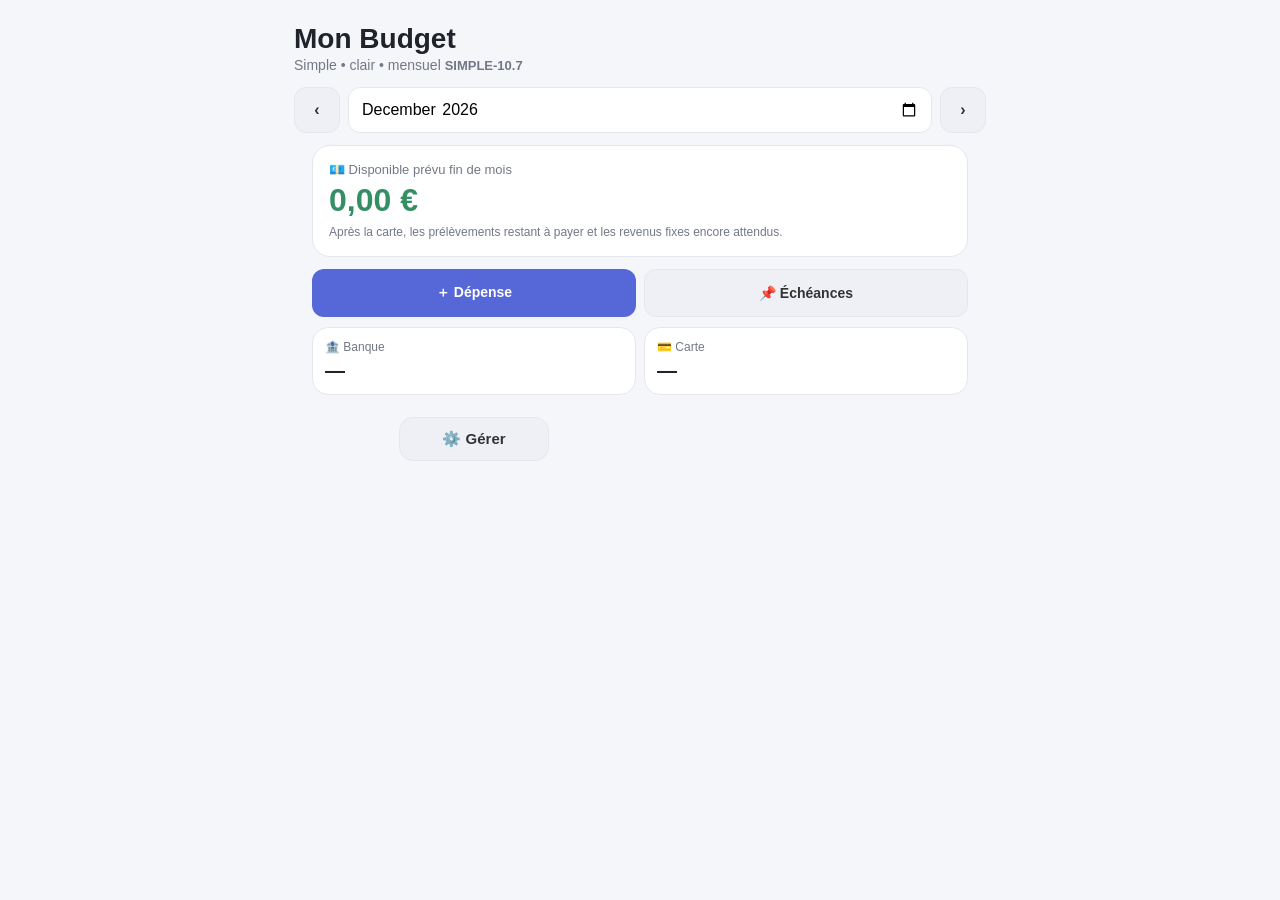
==== index.html @ 9e61741a "Add files via upload" ====
<!doctype html>
<html lang="fr">
<head>
<meta charset="utf-8">
<meta name="viewport" content="width=device-width,initial-scale=1,viewport-fit=cover">
<meta name="apple-mobile-web-app-capable" content="yes">
<meta name="theme-color" content="#f5f6fa">
<meta name="apple-mobile-web-app-status-bar-style" content="default">
<meta name="apple-mobile-web-app-title" content="Mon Budget">
<link rel="manifest" href="manifest.webmanifest">
<link rel="apple-touch-icon" href="icon.svg">
<title>Mon Budget</title>
<style>
:root{--bg:#f5f6fa;--card:#fff;--text:#20232a;--muted:#727886;--line:#e5e7ed;--green:#16875d;--red:#d44b4b;--blue:#5667d8;--orange:#c4771e}
*{box-sizing:border-box}body{margin:0;background:var(--bg);font-family:-apple-system,BlinkMacSystemFont,"Segoe UI",sans-serif;color:var(--text)}
.app{padding-bottom:82px;max-width:720px;margin:auto;padding:18px 14px 90px}h1{font-size:28px;margin:5px 0 2px}.subtitle{font-size:14px;color:var(--muted);margin-bottom:14px}
.month{display:flex;gap:8px;margin-bottom:12px}.month input{flex:1}.month button{width:46px}
input,select,button{font:inherit}input,select{width:100%;padding:12px;border:1px solid var(--line);border-radius:12px;background:#fff}
button{padding:12px;border:0;border-radius:12px;background:var(--blue);color:#fff;font-weight:700}.secondary{background:#eef0f6;color:#333;border:1px solid var(--line)}
.hero{background:#fff;border:1px solid var(--line);border-radius:18px;padding:17px;box-shadow:0 8px 22px rgba(30,35,50,.06);margin-bottom:10px}
.hero .label,.smalllabel{font-size:12px;color:var(--muted)}.hero .big{font-size:34px;font-weight:850;margin:4px 0}.green{color:var(--green)}.red{color:var(--red)}.orange{color:var(--orange)}
.cards{display:grid;grid-template-columns:1fr 1fr;gap:9px}.card,.section{background:#fff;border:1px solid var(--line);border-radius:16px;padding:14px;box-shadow:0 7px 18px rgba(30,35,50,.05)}
.card b{display:block;font-size:19px;margin-top:4px}.section{margin-top:11px}.section h2{font-size:18px;margin:0 0 11px}
.grid{display:grid;grid-template-columns:1fr 1fr;gap:8px}.wide{grid-column:1/-1}.note{font-size:12px;color:var(--muted);margin-top:8px;line-height:1.4}
.tabs{display:flex;gap:7px;margin-bottom:10px}.tabs button{flex:1;background:#eef0f6;color:#444}.tabs button.active{background:var(--blue);color:white}
.list{display:flex;flex-direction:column;gap:8px}.item{display:flex;align-items:center;gap:8px;border:1px solid var(--line);border-radius:12px;padding:10px}.main{flex:1;min-width:0}.title{font-weight:700;white-space:nowrap;overflow:hidden;text-overflow:ellipsis}.meta{font-size:12px;color:var(--muted);margin-top:2px}.amt{font-weight:800}.del,.edit{background:#f0f1f4;color:#555;padding:8px 10px}.edit{background:#eef0f6}.empty{text-align:center;color:var(--muted);padding:14px}
.progress{height:9px;background:#eceef3;border-radius:999px;overflow:hidden;margin-top:8px}.bar{height:100%;background:var(--blue);width:0}
.actions{display:flex;gap:8px}.actions button{flex:1}.statusDone{background:#e8f6ef!important;color:#16875d!important}.statusTodo{background:#fff5e8!important;color:#a45e12!important}.monthOverview{display:grid;grid-template-columns:1fr 1fr;gap:8px;margin-top:10px}.overviewBox{padding:11px;border:1px solid var(--line);border-radius:12px;background:#f8f9fb}.overviewBox b{display:block;font-size:18px;margin-top:4px}
.compactSection{padding:12px}.compactSection h2{margin-bottom:8px}.compactSection summary{cursor:pointer;font-weight:800;font-size:16px;list-style:none}.compactSection summary::-webkit-details-marker{display:none}.compactSection summary:after{content:"⌄";float:right;color:var(--muted)}.compactSection details[open] summary:after{content:"⌃"}.compactBody{margin-top:10px}
.quickStats{display:grid;grid-template-columns:repeat(4,minmax(112px,1fr));gap:8px;overflow-x:auto;padding-bottom:3px;margin-bottom:10px}.quickStat{background:#fff;border:1px solid var(--line);border-radius:14px;padding:11px;min-width:112px}.quickStat .smalllabel{white-space:nowrap}.quickStat b{display:block;font-size:18px;margin-top:4px}.fold{margin-top:10px;background:#fff;border:1px solid var(--line);border-radius:16px;padding:0 14px;box-shadow:0 7px 18px rgba(30,35,50,.05)}.fold>summary{padding:14px 0;cursor:pointer;font-weight:800;font-size:17px;list-style:none}.fold>summary::-webkit-details-marker{display:none}.fold>summary:after{content:"＋";float:right;color:var(--muted)}.fold[open]>summary:after{content:"−"}.foldBody{padding:0 0 14px}.fold .section{box-shadow:none;border:0;padding:0;margin:0}.todayHidden{display:none}

.menuGroup{margin-top:10px;background:#fff;border:1px solid var(--line);border-radius:16px;padding:0 14px;box-shadow:0 7px 18px rgba(30,35,50,.05)}
.menuGroup>summary{padding:15px 0;cursor:pointer;font-weight:850;font-size:18px;list-style:none}
.menuGroup>summary::-webkit-details-marker{display:none}
.menuGroup>summary:after{content:"＋";float:right;color:var(--muted)}
.menuGroup[open]>summary:after{content:"−"}
.menuBody{padding:0 0 14px}
.menuBody>.fold{box-shadow:none;border:1px solid var(--line);margin-top:8px}
.menuBody>.fold>summary{font-size:15px;padding:12px 0}


/* V80 — simplification et confort iPhone */
.quickActions{display:grid;grid-template-columns:repeat(5,1fr);gap:7px;margin:4px 0 10px}
.quickActions button{padding:10px 6px;font-size:12px;line-height:1.15;min-height:48px}
.quickActions .secondary{background:#fff}
.toast{position:fixed;left:50%;bottom:24px;transform:translateX(-50%) translateY(20px);background:#20232a;color:#fff;padding:11px 16px;border-radius:999px;font-size:13px;font-weight:700;opacity:0;pointer-events:none;transition:.2s;z-index:100;max-width:90%;text-align:center}
.toast.show{opacity:1;transform:translateX(-50%) translateY(0)}
.homeRecent{margin-top:10px}
.homeRecent>summary{font-size:15px!important;padding:11px 0!important}
@media(max-width:520px){
 .app{padding:12px 10px 78px}
 h1{font-size:25px}
 .hero{padding:14px}
 .hero .big{font-size:30px}
 .quickStats{display:grid;grid-template-columns:1fr 1fr;overflow:visible;gap:7px}
 .quickStat{min-width:0;padding:10px}
 .quickStat b{font-size:17px}
 .section{padding:12px}
 .quickActions{grid-template-columns:repeat(5,1fr)}
}


.habitBtn{white-space:nowrap;padding:9px 11px!important}
.reuseHome{background:#eef0f6;color:#444;padding:7px 9px;font-size:13px}

.homeDone{padding:7px 9px;font-size:12px;white-space:nowrap}
@media(max-width:520px){.homeDone{padding:7px 8px;font-size:11px}}

.monthSteps{display:grid;grid-template-columns:1fr 1fr;gap:7px}
.monthSteps button{text-align:left;padding:10px 11px;font-size:13px}
.monthSteps span{float:right;font-weight:900}
@media(max-width:520px){.monthSteps{grid-template-columns:1fr 1fr}.monthSteps button{font-size:12px;padding:9px}}


.viewMode{display:grid;grid-template-columns:1fr 1fr;gap:7px;margin:0 0 10px}
.viewMode button{padding:11px 10px;font-size:13px;min-height:44px;touch-action:manipulation}
body.essentialMode .optionalHome{display:none!important}
body.essentialMode .quickStats{margin-bottom:8px}


.entryTools{display:flex;align-items:center;justify-content:space-between;gap:8px;margin:0 0 8px}
.entryTools button{padding:7px 10px;font-size:12px}
body.entrySimple .entryAdvanced{display:none!important}
body.entrySimple #form{grid-template-columns:1fr 1fr}
body.entrySimple #label{grid-column:1/-1}
body.entrySimple #addBtn{grid-column:1/-1}
body.entrySimple #undoLastBtn{grid-column:1/-1}
@media(max-width:520px){
 body.entrySimple #form{grid-template-columns:1fr 1fr}
}


.globalUndo{position:fixed;left:10px;right:10px;bottom:12px;z-index:120;background:#20232a;color:#fff;border-radius:14px;padding:10px 12px;display:flex;align-items:center;justify-content:space-between;gap:10px;box-shadow:0 8px 28px rgba(0,0,0,.22)}
.globalUndo span{font-size:13px;font-weight:700}
.globalUndo button{padding:8px 12px;background:#fff;color:#20232a;white-space:nowrap}


.attentionCard{border-width:2px}
.attentionHead{display:flex;align-items:center;justify-content:space-between;gap:8px}
#attentionBadge{font-size:11px;font-weight:800;padding:4px 7px;border-radius:999px;background:#eef0f6}


.smartEntry{display:flex;align-items:center;justify-content:space-between;gap:9px;padding:9px 10px;margin:0 0 8px;border:1px solid var(--line);border-radius:12px;background:#fafbff}
.smartEntry>div{min-width:0}
.smartEntry button{padding:8px 10px;white-space:nowrap}

.dailyActionGrid{display:grid;grid-template-columns:1fr 1fr;gap:7px}
.dailyActionGrid button{min-height:44px;padding:9px 8px;font-size:12px}
body.essentialMode .dailyActions{display:block!important}









.categoryBars{display:grid;gap:7px;margin-top:8px}
.categoryRow{display:grid;grid-template-columns:minmax(75px,1fr) 2fr auto;align-items:center;gap:7px;font-size:11px}
.categoryTrack{height:8px;border-radius:999px;background:#eceef4;overflow:hidden}
.categoryFill{height:100%;background:currentColor;border-radius:999px}
.categoryAmount{font-weight:800;white-space:nowrap}


.projectionGrid{display:grid;grid-template-columns:1fr 1fr;gap:7px;margin-top:8px}
.projectionGrid>div{border:1px solid var(--line);border-radius:11px;padding:9px;background:#fafbff}
.projectionGrid span{display:block;font-size:11px;color:#666;margin-bottom:3px}
.projectionGrid b{font-size:16px}


.compactMonthDetails{margin:0 0 10px}
.compactMonthDetails summary{display:flex;align-items:center;justify-content:space-between;gap:8px}
.compactHint{font-size:10px;font-weight:600;color:#777;text-align:right}
.compactMonthBody>.section{margin:8px 0!important;padding:10px}
.compactMonthBody>.section:first-child{margin-top:0!important}
.compactMonthBody>.section:last-child{margin-bottom:0!important}
body.essentialMode .compactMonthDetails{display:block!important}

.entryToolButtons{display:flex;gap:5px;align-items:center;flex-wrap:wrap;justify-content:flex-end}
.entryToolButtons button{padding:7px 9px;font-size:11px}
@media(max-width:420px){
 .entryTools{align-items:flex-start}
 .entryToolButtons{flex-direction:column;align-items:stretch}
 .entryToolButtons button{padding:6px 8px}
}

.recentEntryWrap{margin:0 0 8px}
.recentEntryChips{display:flex;gap:6px;overflow-x:auto;padding:5px 0 2px;scrollbar-width:none}
.recentEntryChips::-webkit-scrollbar{display:none}
.recentEntryChips button{flex:0 0 auto;padding:7px 9px;font-size:11px;white-space:nowrap;max-width:170px;overflow:hidden;text-overflow:ellipsis}
.compactCollapse{width:100%;margin:0 0 7px;padding:7px;font-size:11px}

.closeAssistantGrid{display:grid;grid-template-columns:1fr;gap:7px}
.closeAssistantGrid button{min-height:42px;text-align:left;padding:9px 10px}

/* V500.1 — accueil plus compact */



.compactMonthDetails{margin-bottom:8px!important}
.dailyActions{padding:11px!important;margin-bottom:8px!important}

/* V600 — accueil plus compact sur iPhone */
.hero{margin-bottom:8px!important}
.attentionCard{margin-top:0!important;margin-bottom:8px!important}
.compactMonthDetails{margin-top:0!important;margin-bottom:8px!important}
.dailyActions{margin-top:0!important;margin-bottom:8px!important}
.dailyActions h2{margin-bottom:5px!important}
.dailyActionGrid{gap:6px!important}
.dailyActionGrid button{min-height:40px!important;padding:7px!important}
@media(max-width:430px){
 .compactHint{max-width:175px;line-height:1.1}
 .compactMonthDetails summary{padding-top:9px!important;padding-bottom:9px!important}
}

/* V700 — outils pratiques sans rallonger l'accueil */
.historyQuickTools{display:grid;grid-template-columns:1fr auto;gap:6px;margin:0 0 6px}
.historyQuickTools input{min-width:0}
.historyQuickTools button{padding:7px 10px}
@media(max-width:430px){
 .entryToolButtons{gap:4px}
 .entryToolButtons button{font-size:10px;padding:6px 7px}
}

/* V800 — filtres d'historique compacts */
.historyFilters{display:flex;gap:5px;overflow-x:auto;margin:0 0 8px;padding-bottom:2px;scrollbar-width:none}
.historyFilters::-webkit-scrollbar{display:none}
.historyFilters button{flex:0 0 auto;padding:6px 8px;font-size:10px}
.historyFilters button.active{font-weight:800;outline:2px solid currentColor}

/* V900 — navigation mensuelle compacte */
.monthNavTools{display:grid;grid-template-columns:1fr 1fr 1fr;gap:5px;margin:0 0 9px}
.monthNavTools button{padding:7px 5px;font-size:10px}
.nextMonthPreview{margin:-2px 0 8px;padding:7px 8px;border:1px solid var(--line);border-radius:9px;background:#fafbff}
@media(max-width:430px){
 .monthNavTools{grid-template-columns:1fr 1fr}
 .monthNavTools button:last-child{grid-column:1/-1}
}

/* V1000 — favoris de saisie + badge intégrité, sans nouveau bloc accueil */
.favoriteEntryWrap{margin:0 0 7px}
.integrityBadge{display:inline-block;padding:6px 8px;border-radius:999px;font-size:11px;font-weight:800;margin-bottom:8px}
.integrityBadge.ok{background:#edf8f1}
.integrityBadge.warn{background:#fff5e8}



/* V1000.4 — correctif ciblé affichage revenus fixes */
#fixedIncomeList{display:grid;gap:7px}
#fixedIncomeList .fixedIncomeVisibleRow{display:grid}

/* SIMPLE-1 — quotidien d'abord, options avancées derrière "Plus" */
.simpleModeBar{display:flex;align-items:center;justify-content:space-between;gap:10px;margin:10px 0;padding:11px 13px;border:1px solid var(--line);border-radius:14px;background:#fff}
.simpleModeBar b{display:block;font-size:14px}
.simpleModeBar span{display:block;font-size:11px;color:var(--muted);margin-top:2px}
.simpleModeBar button{padding:7px 13px;min-width:74px}

/* SIMPLE-2 — accueil quotidien ultra simple */
body.simpleEssential #quickStatus,
body.simpleEssential #urgentCard,
body.simpleEssential #monthDetailsCard{display:none!important}
body.simpleEssential .simpleModeBar{margin-top:8px}
body.simpleEssential #quickActions .note{display:none!important}

/* SIMPLE-3 — accueil essentiel réellement minimal */
body.simpleEssential #urgentCard{display:none!important}
body.simpleEssential #quickActions .note{display:none!important}
body.simpleEssential #quickActions .quickGrid>*{display:none!important}
body.simpleEssential #quickActions .quickGrid>*:nth-child(1),
body.simpleEssential #quickActions .quickGrid>*:nth-child(2),
body.simpleEssential #quickActions .quickGrid>*:nth-child(3){display:flex!important}
body.simpleEssential #quickActions .quickGrid>*:nth-child(1){order:1}
body.simpleEssential #quickActions .quickGrid>*:nth-child(2){order:2}
body.simpleEssential #quickActions .quickGrid>*:nth-child(3){order:3}
body.simpleEssential #quickActions .quickGrid{grid-template-columns:1fr!important}
body.simpleEssential #quickActions .quickGrid>*:nth-child(1){font-size:0}
body.simpleEssential #quickActions .quickGrid>*:nth-child(1)::after{content:"+ Dépense";font-size:15px}
body.simpleEssential #quickActions .quickGrid>*:nth-child(2){font-size:0}
body.simpleEssential #quickActions .quickGrid>*:nth-child(2)::after{content:"📌 Échéances";font-size:15px}
body.simpleEssential #quickActions .quickGrid>*:nth-child(3){font-size:0}
body.simpleEssential #quickActions .quickGrid>*:nth-child(3)::after{content:"🏦 Mettre à jour le solde";font-size:15px}
body.simpleEssential .statGrid>*:nth-child(n+3){display:none!important}
body.simpleEssential .statGrid{grid-template-columns:1fr 1fr!important}
body.simpleEssential #monthDetailsCard{display:none!important}

/* SIMPLE-4 — véritable tableau de bord Essentiel indépendant */
.simple4Dashboard{display:none}
body.simple4TrueEssential .simple4Dashboard{display:block;margin:10px 18px 22px}
.simple4Available{background:#fff;border:1px solid var(--line);border-radius:18px;padding:16px;margin-bottom:12px}
.simple4Label{color:var(--muted);font-size:13px}
.simple4Amount{font-size:32px;font-weight:800;color:#348f62;margin:5px 0}
.simple4Sub{font-size:12px;color:var(--muted);line-height:1.35}
.simple4Actions{display:grid;grid-template-columns:1fr 1fr;gap:8px;margin-bottom:10px}
.simple4Actions button{min-height:48px;font-size:14px}
.simple4Actions .simple4Wide{grid-column:1/-1}
.simple4Stats{display:grid;grid-template-columns:1fr 1fr;gap:8px}
.simple4Stats>div{background:#fff;border:1px solid var(--line);border-radius:16px;padding:12px}
.simple4Stats span{display:block;color:var(--muted);font-size:12px}
.simple4Stats b{display:block;font-size:20px;margin-top:5px}
body.simple4TrueEssential #simple4OriginalArea{display:none!important}

/* SIMPLE-5 — actions intégrées sans quitter l'accueil simple */
.simple5Panel{background:#fff;border:1px solid var(--line);border-radius:18px;padding:14px;margin:10px 0}
.simple5Panel[hidden]{display:none!important}
.simple5Head{display:flex;align-items:center;justify-content:space-between;margin-bottom:10px}
.simple5Head b{font-size:17px}.simple5Close{border:0;background:transparent;font-size:22px;padding:4px 8px}
.simple5Panel input,.simple5Panel select{width:100%;box-sizing:border-box;margin:5px 0;padding:12px;border:1px solid var(--line);border-radius:12px;background:#fff;font-size:16px}
.simple5Row{display:grid;grid-template-columns:1fr 1fr;gap:8px}
.simple5Panel .primary{width:100%;margin-top:8px}
.simple5Hint{font-size:12px;color:var(--muted);margin-top:7px}

.simple5DueSummary{display:grid;grid-template-columns:1fr 1fr;gap:8px;margin:4px 0 10px}
.simple5DueSummary>div{background:#f7f8fb;border:1px solid var(--line);border-radius:14px;padding:10px}
.simple5DueSummary span{display:block;color:var(--muted);font-size:12px}
.simple5DueSummary b{display:block;font-size:19px;margin-top:4px}
.simple5DueList{display:grid;gap:8px}
.simple5DueItem{border:1px solid var(--line);border-radius:14px;padding:11px}
.simple5DueTop{display:flex;justify-content:space-between;gap:10px;align-items:flex-start}
.simple5DueTitle{font-weight:750}
.simple5DueMeta{font-size:12px;color:var(--muted);margin-top:3px}
.simple5DueAmt{font-weight:800;white-space:nowrap}
.simple5DueItem button{width:100%;margin-top:9px;min-height:42px}
.simple5Empty{text-align:center;color:var(--muted);padding:14px 4px}

.simple5CompactHead{margin-bottom:0}
.simple5EmptyCompact{padding:4px 2px 2px;text-align:left;font-size:14px}

.simple5Undo{width:100%;margin-top:9px;min-height:42px}
.simple5Undo[hidden]{display:none!important}

.fixedManage{align-items:center!important;gap:10px!important}
.fixedManage .main{min-width:150px}
.fixedBtns{display:flex;flex-wrap:wrap;gap:6px}
.fixedBtns button{min-height:38px;padding:7px 10px;font-size:13px}
@media(max-width:520px){
 .fixedManage{display:block!important}
 .fixedManage .amt{margin:5px 0 8px}
 .fixedBtns{width:100%}
 .fixedBtns button{flex:1 1 auto}
}

/* SIMPLE-10.1 — liste « Déjà traité » plus compacte et noms lisibles */
.treated-item{
  display:grid !important;
  grid-template-columns:minmax(0,1fr) auto auto !important;
  align-items:center !important;
  gap:8px !important;
  padding:10px 12px !important;
  min-height:0 !important;
}
.treated-item .main{
  min-width:0 !important;
}
.treated-item .title{
  white-space:normal !important;
  overflow:visible !important;
  text-overflow:clip !important;
  line-height:1.12 !important;
  overflow-wrap:anywhere !important;
}
.treated-item .meta{
  margin-top:2px !important;
  line-height:1.15 !important;
}
.treated-item .amt{
  white-space:nowrap !important;
  margin:0 !important;
}
.treated-item .treated-cancel{
  width:auto !important;
  min-width:82px !important;
  padding:10px 12px !important;
  margin:0 !important;
  white-space:nowrap !important;
}
@media (max-width:430px){
  .treated-item{
    grid-template-columns:minmax(0,1fr) auto !important;
  }
  .treated-item .main{
    grid-column:1 / 2 !important;
  }
  .treated-item .amt{
    grid-column:1 / 2 !important;
    justify-self:start !important;
    margin-top:4px !important;
  }
  .treated-item .treated-cancel{
    grid-column:2 / 3 !important;
    grid-row:1 / 3 !important;
    align-self:center !important;
    min-width:76px !important;
    padding:9px 10px !important;
  }
}


/* SIMPLE-10.1 — lot confort iPhone, sans changement des calculs */
:root{scroll-behavior:smooth}
button, summary, select{touch-action:manipulation}
button:active{transform:scale(.985)}
input,select,button{font-size:16px} /* évite le zoom automatique iOS */
summary{cursor:pointer}
.fold > summary{
  position:relative;
}
.fold[open] > summary{
  margin-bottom:8px;
}
.item .title{
  overflow-wrap:anywhere;
}
.actions button,.wide{
  min-height:48px;
}
@media (max-width:430px){
  .card,.foldBody{scroll-margin-top:105px}
  .item{gap:8px}
  .item .amt{white-space:nowrap}
  input,select{min-height:48px}
  button{min-height:46px}
}
/* repère visuel discret pour les éléments cliquables */
button:not(:disabled), summary{ -webkit-tap-highlight-color:rgba(86,101,214,.12); }


/* SIMPLE-10.1 — utilisation quotidienne */
.daily66{
  margin:10px 0 12px;padding:12px;border:1px solid var(--line);
  border-radius:16px;background:var(--card);
}
.daily66Title{font-weight:900;margin-bottom:9px}
.daily66Grid{display:grid;grid-template-columns:1fr 1fr;gap:8px}
.daily66Grid button{min-height:46px}
.daily66Grid button:last-child{grid-column:1/-1}
.daily66Hint{font-size:12px;opacity:.72;margin-top:7px;text-align:center}
@media(max-width:430px){
 .daily66{padding:10px}
 .daily66Grid{grid-template-columns:1fr 1fr}
 .daily66Grid button{font-size:14px;padding:9px 8px}
}


/* SIMPLE-10.1 — saisie quotidienne + dernières opérations */
.daily67Recent{margin-top:12px;padding-top:10px;border-top:1px solid var(--line)}
.daily67RecentHead{display:flex;align-items:center;justify-content:space-between;gap:8px}
.daily67RecentHead button{min-height:34px!important;padding:6px 9px!important;font-size:12px!important}
.daily67RecentList{margin-top:7px}
.daily67Row{display:grid;grid-template-columns:minmax(0,1fr) auto;gap:6px 10px;padding:8px 0;border-top:1px solid var(--line)}
.daily67Row:first-child{border-top:0}
.daily67Row .n{font-weight:800;overflow-wrap:anywhere}
.daily67Row .m{font-size:12px;opacity:.72}
.daily67Row .a{grid-column:2;grid-row:1/3;align-self:center;font-weight:900;white-space:nowrap}
.daily67Empty{font-size:13px;opacity:.7;padding:8px 0}


/* SIMPLE-10.1 — résumé mensuel immédiat */
.daily68Summary{display:grid;grid-template-columns:1fr 1fr;gap:8px;margin-top:11px}
.daily68Summary>div{border:1px solid var(--line);border-radius:13px;padding:9px 10px;display:flex;flex-direction:column;gap:3px}
.daily68Summary span{font-size:12px;opacity:.72}
.daily68Summary b{font-size:17px}


/* SIMPLE-10.1 — pilotage du mois */
.daily69Pilot{margin-top:11px;border:1px solid var(--line);border-radius:14px;padding:10px 11px}
.daily69PilotTitle{font-weight:900;font-size:14px}
.daily69Message{font-size:13px;font-weight:750;margin-top:5px;line-height:1.3}
.daily69Next{font-size:12px;opacity:.76;margin-top:4px;line-height:1.3}


/* SIMPLE-10.1 — accueil quotidien final */
.daily70Status{display:grid;grid-template-columns:1fr 1fr;gap:8px;margin-bottom:10px}
.daily70Status>div{border:1px solid var(--line);border-radius:14px;padding:9px 10px;display:flex;flex-direction:column;gap:3px}
.daily70Status span{font-size:12px;opacity:.7}
.daily70Status b{font-size:18px;overflow-wrap:anywhere}
@media(max-width:430px){.daily70Status b{font-size:16px}}


/* SIMPLE-10.1 — NETTOYAGE
   Retour à l'objectif initial : simple, clair, mensuel.
   Les couches de tableau de bord ajoutées en 6.6–7.0 sont masquées.
   Les données et calculs existants restent intacts. */
#daily66,
.daily66,
#daily69Pilot,
.daily69Pilot,
.daily68Summary,
.daily70Status,
.daily67Recent,
.daily67RecentHead,
.daily67RecentList,
.daily66Hint { display:none !important; }

/* Interface plus calme : les outils secondaires restent dans leurs rubriques. */
#quickTop65 { display:none !important; }

/* Conserver des cibles confortables sur iPhone sans ajouter de nouveaux blocs. */
button, summary, input, select { min-height:46px; }
@media(max-width:430px){
  .card,.foldBody{scroll-margin-top:100px}
}


/* SIMPLE-10.1 — accueil minimaliste */
#simple4Balance{display:none !important;}
#simple4Bank{cursor:pointer;touch-action:manipulation}
#manage72{margin:14px auto 0;width:auto;min-width:150px;min-height:44px;padding:9px 18px;display:block;border-radius:14px;font-size:15px}

.smalllabel{display:none !important;}


/* SIMPLE-10.1 — suppression de la barre de raccourcis en double */
.quickNav,
#quickNav,
.bottomQuickNav,
#bottomQuickNav,
.dailyNav,
#dailyNav {
  display:none !important;
}


/* SIMPLE-10.1 — saisie Dépense claire */
body.expense74-on #quickTypeRow,
body.expense74-on #quickCategoryRow,
body.expense74-on #quickUtilityRow {display:none !important;}

#expense74Header{display:none}
body.expense74-on #expense74Header{display:block;margin:0 0 14px}
#expense74Header h2{margin:0 0 4px;font-size:25px}
#expense74Header p{margin:0;color:var(--muted);font-size:14px}

body.expense74-on #expense74DateWrap{display:flex !important;align-items:center;gap:10px}
#expense74DateToday{display:none}
body.expense74-on #expense74DateToday{display:inline-flex;align-items:center;min-height:46px;padding:0 14px;border-radius:13px}

body.expense74-on #moreOptions74{display:block}
#moreOptions74{display:none;margin-top:10px}
#moreOptions74 summary{cursor:pointer;font-weight:700;padding:10px 2px}
#moreOptions74 .more74Body{padding-top:8px}

/* Keep the primary form compact on iPhone */
body.expense74-on input,
body.expense74-on select{font-size:17px}


/* SIMPLE-10.1 — suppression des couches de saisie devenues inutiles */
#expense74Header{display:none !important;}
body.expense74-on #expense74Header{display:none !important;}

/* Les anciens raccourcis "Ajouter rapidement" et "Mode simple / Plus"
   sont repérés et masqués par le correctif JS ci-dessous. */


/* =========================================================
   SIMPLE-10.1 — nettoyage VISUEL uniquement, base fonctionnelle 7.6
   Aucun changement du stockage ou des fonctions métier.
   ========================================================= */

/* Masquer uniquement les éléments visuels devenus redondants. */
#expense74Header { display:none !important; }

/* Les anciens blocs de saisie rapide expérimentaux restent invisibles. */
.v81AddOperation, #v81AddOperation { display:none !important; }


/* SIMPLE-10.1 — gestion native, sans boutons intermédiaires */
body.manage90-open #advancedManager,
body.manage90-open #managerPanel,
body.manage90-open .advancedManager {display:block !important;}
body.manage90-open details.menuGroup {display:block !important;}


/* SIMPLE-10.1 */
#manage91Panel{margin:16px 22px;padding:16px;border-radius:22px}
.manage91Head{display:flex;align-items:center;justify-content:space-between;gap:10px;margin-bottom:12px;font-size:24px}
.manage91Head button{width:auto;padding:10px 14px}
.manage91Section{display:block!important;margin:10px 0;border:1px solid #e1e4ec;border-radius:18px;background:#fff;overflow:hidden}
.manage91Section>summary{display:block!important;padding:18px;font-size:20px;font-weight:800;cursor:pointer}
.manage91Body{padding:0 16px 16px}
.manage91Body label{display:block;margin:10px 0 6px;font-weight:700}
.manage91Body input,.manage91Body button{width:100%;margin:6px 0}


/* SIMPLE-10.1 — Gestion compacte */
#manage91Panel details.manage91Section:not([open]) > .manage91Body{display:none!important}
#manage91Panel details.manage91Section[open] > .manage91Body{display:block!important}
#manage91Panel details.manage91Section > summary{list-style:none}
#manage91Panel details.manage91Section > summary::-webkit-details-marker{display:none}
#manage91Panel details.manage91Section > summary:after{content:"›";float:right;font-size:28px;line-height:1;transform:rotate(90deg)}
#manage91Panel details.manage91Section[open] > summary:after{transform:rotate(-90deg)}


/* SIMPLE-10.1 */
.manage95Row{display:grid;grid-template-columns:1fr .65fr;gap:10px}
.manage95Item{display:grid;grid-template-columns:1fr auto;gap:10px;align-items:center;padding:12px 0;border-bottom:1px solid #e5e7ee}
.manage95Item strong{display:block}
.manage95Item small{color:#7b8190}
/* SIMPLE-10.1 — listes fixes compactes sur mobile */
.manage95Item{grid-template-columns:minmax(0,1fr) auto!important;gap:8px!important;padding:10px 0!important}
.manage95Item>div:first-child{min-width:0}
.manage95Item strong{font-size:17px;line-height:1.2;overflow-wrap:anywhere}
.manage95Item small{font-size:14px;line-height:1.25}
.manage95Item>div:last-child{display:flex;gap:6px;align-items:center}
.manage95Item .manage95Edit,.manage95Item .manage95Delete{width:42px!important;height:42px!important;min-width:42px!important;padding:0!important;border-radius:12px!important;font-size:0!important;display:inline-flex!important;align-items:center;justify-content:center}
.manage95Item .manage95Edit::before{content:"✏️";font-size:19px}
.manage95Item .manage95Delete::before{content:"🗑️";font-size:19px}
@media(max-width:430px){.manage95Item strong{font-size:16px}.manage95Item small{font-size:13px}}

.manage95Delete{width:auto!important;padding:9px 12px!important;margin:0!important}


/* SIMPLE-10.1 — actions fixes ultra compactes iPhone */
.manage95Item{gap:6px!important;padding:8px 0!important}
.manage95Item>div:last-child{display:flex!important;gap:5px!important;flex:0 0 auto!important}
.manage95Item .manage95Edit,.manage95Item .manage95Delete{width:38px!important;height:38px!important;min-width:38px!important;max-width:38px!important;padding:0!important;margin:0!important;border-radius:11px!important;font-size:0!important;line-height:1!important}
.manage95Item .manage95Edit::before,.manage95Item .manage95Delete::before{font-size:17px!important}
@media(max-width:430px){.manage95Item{grid-template-columns:minmax(0,1fr) 81px!important}.manage95Item strong{font-size:16px!important;line-height:1.18!important}.manage95Item small{font-size:13px!important}}

/* SIMPLE-10.1 — actions fixes discrètes */
.manage95Item .manage95Edit,.manage95Item .manage95Delete{
  background:#f0f1f4!important;color:#3b3d45!important;border:1px solid #e1e3e9!important;
  width:42px!important;height:42px!important;min-width:42px!important;max-width:42px!important;
  padding:0!important;margin:0!important;border-radius:12px!important;box-shadow:none!important;
}
.manage95Item .manage95Edit::before,.manage95Item .manage95Delete::before{font-size:18px!important}
.manage95Item>div:last-child{gap:6px!important}
@media(max-width:430px){.manage95Item{grid-template-columns:minmax(0,1fr) 90px!important}}

/* SIMPLE-10.1 — listes fixes plus lisibles sur mobile */
@media (max-width: 700px) {
  #fixedIncomeList .item,
  #fixedList .item {
    display: grid !important;
    grid-template-columns: minmax(0, 1fr) auto auto !important;
    grid-template-rows: auto auto !important;
    column-gap: 8px !important;
    row-gap: 2px !important;
    align-items: center !important;
  }

  #fixedIncomeList .item > div:first-child,
  #fixedList .item > div:first-child {
    min-width: 0 !important;
    grid-column: 1 !important;
    grid-row: 1 / span 2 !important;
  }

  #fixedIncomeList .item b,
  #fixedList .item b {
    display: block !important;
  }

  /* Keep action buttons compact and aligned right */
  #fixedIncomeList .item button,
  #fixedList .item button {
    width: 44px !important;
    min-width: 44px !important;
    height: 44px !important;
    min-height: 44px !important;
    padding: 0 !important;
    margin: 0 !important;
    border-radius: 13px !important;
    font-size: 21px !important;
  }

  /* Prevent the amount itself from breaking across lines where possible */
  #fixedIncomeList .item,
  #fixedList .item {
    overflow: visible !important;
  }
}


/* SIMPLE-10.2 — revenus/prélèvements : montant insécable + actions plus compactes */
.manage95Item strong{display:block!important;min-width:0!important}
.manage95Name{overflow-wrap:anywhere}
.manage95Amount{white-space:nowrap!important;display:inline-block!important}
.manage95Item{grid-template-columns:minmax(0,1fr) auto!important;gap:6px!important}
.manage95Item>div:last-child{display:flex!important;gap:4px!important;align-items:center!important}
.manage95Item .manage95Edit,.manage95Item .manage95Delete{
  width:38px!important;height:38px!important;min-width:38px!important;max-width:38px!important;
  min-height:38px!important;padding:0!important;margin:0!important;border-radius:11px!important;
}
.manage95Item .manage95Edit::before,.manage95Item .manage95Delete::before{font-size:17px!important}
@media(max-width:430px){
  .manage95Item{grid-template-columns:minmax(0,1fr) 80px!important}
  .manage95Item strong{font-size:16px!important;line-height:1.18!important}
}

/* SIMPLE-10.2 — gagne de la largeur pour garder nom + montant ensemble sur iPhone */
@media(max-width:430px){
  .manage95Item{grid-template-columns:minmax(0,1fr) 67px!important;gap:4px!important}
  .manage95Item>div:last-child{gap:3px!important}
  .manage95Item .manage95Edit,.manage95Item .manage95Delete{
    width:32px!important;height:36px!important;min-width:32px!important;max-width:32px!important;min-height:36px!important;
    border-radius:10px!important;
  }
  .manage95Item .manage95Edit::before,.manage95Item .manage95Delete::before{font-size:16px!important}
  .manage95Item strong{letter-spacing:-.2px!important}
}

/* SIMPLE-10.2 — Historique & sauvegarde simplifiés */
.manage102Tabs{display:grid;grid-template-columns:1fr 1fr;gap:7px;margin-bottom:12px}
.manage102Tabs button{min-height:44px;padding:8px;font-size:14px}
.manage102HistoryHead{display:flex;align-items:center;justify-content:space-between;gap:8px;margin:3px 0 7px}
#manage102HistoryCount{font-size:12px;color:var(--muted)}
.manage102HistoryRow{display:grid;grid-template-columns:minmax(0,1fr) auto;gap:4px 9px;padding:9px 0;border-top:1px solid var(--line)}
.manage102HistoryRow:first-child{border-top:0}
.manage102HistoryName{font-weight:800;overflow-wrap:anywhere}
.manage102HistoryMeta{font-size:12px;color:var(--muted)}
.manage102HistoryAmt{grid-column:2;grid-row:1/3;align-self:center;font-weight:900;white-space:nowrap}
.manage102Empty{padding:12px 0;color:var(--muted);font-size:14px}
.manage102Wide{width:100%;margin-top:8px}
.manage102Note{font-size:13px;color:var(--muted);line-height:1.35;margin:2px 0 10px}


/* SIMPLE-10.3 — historique mensuel basé sur les données, sans échéances futures */
.manage103HistoryTotal{display:flex;align-items:center;justify-content:space-between;gap:10px;
  margin-top:7px;padding:9px 10px;border:1px solid var(--line);border-radius:12px;background:#fafbff}
.manage103HistoryTotal span{font-size:13px;color:var(--muted)}
.manage103HistoryTotal b{font-size:16px;white-space:nowrap}


/* SIMPLE-10.4 — listes fixes : davantage de largeur pour les noms longs */
@media (max-width: 600px){
  #manage102Panel .manage102FixedRow,
  #manage102Panel .manage102IncomeRow{
    grid-template-columns:minmax(0,1fr) auto !important;
    column-gap:8px !important;
  }
  #manage102Panel .manage102FixedActions,
  #manage102Panel .manage102IncomeActions{
    gap:5px !important;
  }
  #manage102Panel .manage102FixedActions button,
  #manage102Panel .manage102IncomeActions button{
    width:44px !important;
    min-width:44px !important;
    padding-left:0 !important;
    padding-right:0 !important;
  }
}


/* SIMPLE-10.5 — encore plus de place aux libellés longs sur iPhone */
@media (max-width: 600px){
  #manage102Panel .manage102FixedActions,
  #manage102Panel .manage102IncomeActions{
    gap:3px !important;
  }
  #manage102Panel .manage102FixedActions button,
  #manage102Panel .manage102IncomeActions button{
    width:39px !important;
    min-width:39px !important;
    height:46px !important;
    padding:0 !important;
    font-size:20px !important;
  }
}

</style></head>
<body>
<!-- SIMPLE-10.3 : historique mensuel fiabilisé; calculs et données conservés -->

<script>
/* SIMPLE-10.1 — compatibilité : mois actuellement sélectionné */
var currentMonth = (function(){
  var el=document.getElementById('month');
  if(el && el.value) return el.value;
  var d=new Date();
  return d.getFullYear()+'-'+String(d.getMonth()+1).padStart(2,'0');
})();
document.addEventListener('change',function(e){
  if(e.target && e.target.id==='month') currentMonth=e.target.value;
});
</script>

<div id="simple4Dashboard" class="simple4Dashboard">
  <div class="simple4Available">
    <div class="simple4Label">💶 Disponible prévu fin de mois</div>
    <div id="simple4AvailableValue" class="simple4Amount">—</div>
    <div class="simple4Sub">Après la carte, les prélèvements restant à payer et les revenus fixes encore attendus.</div>
  </div>

  <div class="simple4Actions">
    <button id="simple4Add" type="button" class="primary">＋ Dépense</button>
    <button id="simple4Due" type="button" class="secondary">📌 Échéances</button>
    <button id="simple4Balance" type="button" class="secondary simple4Wide">🏦 Mettre à jour le solde</button>
  </div>

  
<div id="daily66" class="daily66">
  <div class="daily66Title">⚡ Mon budget aujourd’hui</div>
  <div class="daily66Grid">
    <button id="daily66Expense" type="button">＋ Dépense rapide</button>
    <button id="daily66Due" type="button" class="secondary">📌 Voir les échéances</button>
    <button id="daily66History" type="button" class="secondary">🧾 Corriger un mouvement</button>
  </div>
  <div id="daily66Hint" class="daily66Hint">Dépense, échéances et corrections au même endroit.</div>
  <div class="daily70Status">
    <div><span>💶 Disponible</span><b id="daily70Available">—</b></div>
    <div><span>📅 Mois</span><b id="daily70Month">—</b></div>
  </div>
  <div id="daily69Pilot" class="daily69Pilot">
    <div class="daily69PilotTitle">🧭 Pilotage du mois</div>
    <div id="daily69Message" class="daily69Message">Analyse du mois…</div>
    <div id="daily69Next" class="daily69Next"></div>
  </div>
  <div class="daily68Summary">
    <div><span>📥 À recevoir</span><b id="daily68Income">—</b></div>
    <div><span>📤 À payer</span><b id="daily68Fixed">—</b></div>
  </div>
  <div class="daily67Recent">
    <div class="daily67RecentHead"><b>🕘 Dernières opérations</b><button id="daily67Refresh" type="button" class="secondary">Actualiser</button></div>
    <div id="daily67RecentList" class="daily67RecentList"></div>
  </div>
</div>
<div id="simple5Panel" class="simple5Panel" hidden></div>

  <div class="simple4Stats">
    <div><span>🏦 Banque</span><b id="simple4Bank">—</b></div>
    <div><span>💳 Carte</span><b id="simple4Card">—</b></div>
<button id="manage72" type="button" class="secondary">⚙️ Gérer</button>

  </div>
  <button id="simple5Undo" class="secondary simple5Undo" type="button" hidden>↩️ Annuler la dernière action</button>
</div>
<div class="app">
<h1>Mon Budget</h1><div class="subtitle">Simple • clair • mensuel <span style="font-size:13px;font-weight:700">SIMPLE-10.7</span></div>
<div class="month"><button id="prev" class="secondary">‹</button><input id="month" type="month"><button id="next" class="secondary">›</button></div>
<div class="viewMode">
 <button id="viewEssential" type="button" aria-pressed="true">Essentiel</button>
 <button id="viewFull" type="button" class="secondary" aria-pressed="false">Complet</button>
</div>

<div class="hero">
 <div class="label">💶 Disponible prévu fin de mois</div>
 <div id="rest" class="big green">0 €</div>
 <div id="restText" class="smalllabel">Après la carte, les prélèvements et les dépenses exceptionnelles prévues.</div>
<div id="monthPace" style="margin-top:10px;padding-top:10px;border-top:1px solid var(--line);font-size:14px;font-weight:700"></div>
</div>
<div id="homeGuidance" class="note" style="margin:-2px 2px 10px;text-align:center;font-weight:700"></div>
<div id="routineReminder" class="section" style="display:none;margin-top:0;margin-bottom:10px">
 <div style="display:flex;align-items:center;justify-content:space-between;gap:8px">
  <div><b>🔔 Point budget</b><div id="routineReminderText" class="note" style="margin-top:3px"></div></div>
  <button id="routineGo" class="secondary" type="button">Faire le point</button>
 </div>
</div>

<div id="attentionCard" class="section attentionCard" style="margin-top:0;margin-bottom:10px">
 <div class="attentionHead"><b id="attentionTitle">✓ Tout va bien</b><span id="attentionBadge"></span></div>
 <div id="attentionText" class="note" style="margin-top:5px"></div>
 <button id="attentionAction" class="secondary" type="button" style="display:none;width:100%;margin-top:8px">Voir</button>
</div>



<details id="compactMonthDetails" class="fold compactMonthDetails">
 <summary>📊 Détails du mois <span id="compactHint" class="compactHint">comparaison · catégories · projection</span></summary>
 <div class="foldBody compactMonthBody"><button id="collapseMonthDetails" class="secondary compactCollapse" type="button">↑ Refermer les détails</button>
<div class="section monthCompare" style="margin-top:0;margin-bottom:10px">
 <h2 style="margin-bottom:7px">↔️ Par rapport au mois précédent</h2>
 <div id="compareMonthText" class="note"></div>
</div>

<div class="section categorySnapshot" style="margin-top:0;margin-bottom:10px">
 <h2 style="margin-bottom:7px">🏷️ Où part mon budget ?</h2>
 <div id="categorySnapshotText" class="note"></div>
 <div id="categorySnapshotBars" class="categoryBars"></div>
</div>

<div class="section monthProjection" style="margin-top:0;margin-bottom:10px">
 <h2 style="margin-bottom:7px">🔭 Jusqu’à la fin du mois</h2>
 <div id="monthProjectionText" class="note"></div>
 <div class="projectionGrid">
  <div><span>Jours restants</span><b id="projectionDays">—</b></div>
  <div><span>Repère quotidien</span><b id="projectionDaily">—</b></div>
 </div>
</div>

 </div>
</details>

<div class="section dailyActions" style="margin-top:0;margin-bottom:10px">
 <h2 style="margin-bottom:4px">⚡ Actions rapides</h2>
 <div id="dailyActionHint" class="note" style="margin-bottom:7px"></div>
 <div id="monthCheckStatus" class="note" style="margin:0 0 7px"></div>
 <div class="dailyActionGrid">
  <button id="dailyAdd" type="button">➕ Ajouter</button>
  <button id="dailyDue" class="secondary" type="button">📌 Échéances</button>
  <button id="dailyBalance" class="secondary" type="button">🏦 Solde</button>
  <button id="dailyMonthCheck" class="secondary" type="button">✓ Faire le point</button>
 </div>
</div>

<div id="todaySection" class="section" style="margin-top:0;margin-bottom:10px">
<h2>📌 Aujourd’hui</h2>
<div id="todayDueList" class="list"></div>
<div id="todayDueNote" class="note"></div>
</div>

<div class="quickStats">
 <div class="quickStat"><span class="smalllabel">🏦 Banque</span><b id="bankView">0 €</b></div>
 <div class="quickStat"><span class="smalllabel">💳 Carte</span><b id="cardView" class="orange">0 €</b></div>
 <div class="quickStat"><span class="smalllabel">⬇️ Revenus</span><b id="incomeView" class="green">0 €</b></div>
 <div class="quickStat"><span class="smalllabel">⬆️ Dépenses</span><b id="expenseView" class="red">0 €</b></div>
</div>









<div class="quickActions" aria-label="Accès rapides">
 <button id="qaAdd" class="secondary" type="button">➕<br>Ajouter</button>
 <button id="qaBalance" class="secondary" type="button">🏦<br>Solde</button>
 <button id="qaHistory" class="secondary" type="button">📋<br>Historique</button>
 <button id="qaBackup" class="secondary" type="button">💾<br>Sauvegarder</button>
 <button id="qaToday" class="secondary" type="button">📅<br>Aujourd’hui</button>
</div>

<div class="section optionalHome" style="margin-top:0;margin-bottom:10px">
 <h2 style="margin-bottom:8px">☀️ Aujourd’hui</h2>
 <div class="cards">
  <div class="card"><span class="smalllabel">Dépensé aujourd’hui</span><b id="homeTodaySpent" class="red">0,00 €</b></div>
  <div class="card"><span class="smalllabel">Repère disponible / jour</span><b id="homePerDay">0,00 €</b></div>
 </div>
 <div id="homeTodayMsg" class="note" style="margin-top:8px"></div>
</div>

<div class="section" style="margin-top:0;margin-bottom:10px">
 <h2 style="margin-bottom:5px">📌 À faire</h2>
 <div class="note" style="margin-bottom:8px">Validez directement ici ce qui a été payé ou reçu.</div>
 <div id="homeTodo" class="list"></div>
 <div class="actions" style="margin-top:8px">
 <button id="undoDueAction" class="secondary" type="button" style="display:none">↩️ Annuler</button>
 <button id="qaTodo" class="secondary" type="button">Voir les échéances</button>
</div>
</div>

<details class="fold homeRecent optionalHome">
 <summary>🕘 Dernières opérations</summary>
 <div class="foldBody"><div id="recentEntries" class="list"></div></div>
</details>

<div class="section">
<h2>Ajouter rapidement</h2>
<div class="tabs"><button id="tabExpense" class="active">Dépense</button><button id="tabIncome">Revenu</button><button id="tabFixed">Fixe</button></div>
<div id="habitHint" class="note" style="display:none;margin:0 0 6px">Saisies récentes — touchez pour préremplir</div>
<div id="habitRow" style="display:none;gap:7px;overflow-x:auto;margin-bottom:10px;padding-bottom:2px"></div>
<div id="quickExpense" style="display:flex;gap:7px;overflow-x:auto;margin-bottom:10px;padding-bottom:2px">
<button type="button" class="secondary quickcat" data-cat="Courses" data-label="Courses">Courses</button>
<button type="button" class="secondary quickcat" data-cat="Carburant" data-label="Carburant">Carburant</button>
<button type="button" class="secondary quickcat" data-cat="Loisirs" data-label="Loisirs">Loisirs</button>
<button type="button" class="secondary quickcat" data-cat="Animaux" data-label="Animaux">Animaux</button>
</div>
<div id="smartEntry" class="smartEntry" style="display:none">
 <div><b id="smartEntryTitle">✨ Suggestion</b><div id="smartEntryText" class="note"></div></div>
 <button id="smartEntryApply" class="secondary" type="button">Utiliser</button>
</div>
<div id="favoriteEntryWrap" class="favoriteEntryWrap" style="display:none">
 <span class="note">Favoris</span>
 <div id="favoriteEntryChips" class="recentEntryChips"></div>
</div>
<div id="recentEntryWrap" class="recentEntryWrap" style="display:none"><span class="note">Récents</span><div id="recentEntryChips" class="recentEntryChips"></div></div>
<div class="entryTools">
 <span class="note">Saisie rapide <span id="entryChoiceSummary"></span></span>
 <div class="entryToolButtons">
  <button id="repeatLastEntry" class="secondary" type="button" style="display:none">↻ Reprendre</button>
  <button id="clearQuickEntry" class="secondary" type="button">✕ Effacer</button>
  <button id="entryToday" class="secondary" type="button">Aujourd’hui</button>
  <button id="entryThisMonth" class="secondary" type="button">Ce mois</button>
  <button id="saveFavoriteEntry" class="secondary" type="button">☆ Favori</button>
  <button id="toggleEntryDetails" class="secondary" type="button">Plus d’options</button>
 </div>
</div>
<form id="form" class="grid">
 <input id="label" class="wide" list="recentLabels" autocomplete="off" placeholder="Nom : courses, salaire, assurance…" required>
 <datalist id="recentLabels"></datalist>
 <input id="amount" type="number" step="0.01" min="0" inputmode="decimal" placeholder="Montant €" required>
 <input id="date" class="entryAdvanced" type="date" required>
 <input id="fixedDay" class="wide" type="number" min="1" max="28" inputmode="numeric" placeholder="Jour du prélèvement (1 à 28)" style="display:none">
 <select id="paymentMethod" class="wide entryAdvanced">
<option value="card">💳 Carte bancaire</option>
<option value="bank">🏦 Compte / prélèvement</option>
<option value="cash">💶 Espèces</option>
</select>
<select id="category" class="wide entryAdvanced"><option>Courses</option><option>Carburant</option><option>Factures</option><option>Logement</option><option>Voiture</option><option>Santé</option><option>Enfants</option><option>Loisirs</option><option>Animaux</option><option>Autre</option></select>
 <button class="wide" id="addBtn">Ajouter la dépense</button>
<button class="secondary" id="undoLastBtn" type="button" style="margin-top:10px;width:100%">
↩️ Annuler la dernière saisie
</button>
</form>
<div id="fixedNote" class="note" style="display:none">Le montant sera prévu automatiquement chaque mois à la date choisie. Vous pourrez ensuite indiquer « Payé ».</div>
</div>

<div class="simpleModeBar">
 <div><b>Mode simple</b><span>Le nécessaire au quotidien</span></div>
 <button id="toggleAdvancedSimple" class="secondary" type="button">Plus</button>
</div>
<details class="menuGroup">
 <summary>🔮 Prévisions</summary>
 <div class="menuBody">
  <details class="fold" data-simple-advanced="1">
<summary>📊 Repère quotidien</summary>
<div class="foldBody">
 <div class="cards">
  <div class="card"><span class="smalllabel">📅 Jours restants</span><b id="daysLeft">0</b></div>
  <div class="card"><span class="smalllabel">💶 Disponible / jour</span><b id="perDay">0,00 €</b></div>
  <div class="card"><span class="smalllabel">🛒 Aujourd’hui</span><b id="spentToday" class="red">0,00 €</b></div>
  <div class="card"><span class="smalllabel">📆 Sur 7 jours</span><b id="spentWeek" class="red">0,00 €</b></div>
 </div>
 <div class="note">C’est seulement un repère : vous n’êtes pas obligée de dépenser la même somme chaque jour.</div>
</div></details>
  <details class="fold">
<summary>📅 À venir ce mois-ci</summary>
<div class="foldBody">
 <div class="cards">
  <div class="card"><span class="smalllabel">💰 Revenus attendus</span><b id="dashExpected" class="green">0,00 €</b></div>
  <div class="card"><span class="smalllabel">🧾 Charges à payer</span><b id="dashUnpaid" class="orange">0,00 €</b></div>
 </div>
 <div style="margin-top:10px;padding:11px;border:1px solid var(--line);border-radius:12px;background:#f8f9fb"><span class="smalllabel">⏰ Prochaine échéance</span><div id="nextDue" style="font-weight:800;margin-top:4px">Aucune échéance</div><div id="nextDueDetail" class="note" style="margin-top:3px"></div></div>
 <div id="upcomingMonthList" class="list" style="margin-top:10px"></div>
</div></details>
  <details class="fold">
<summary>💰 Revenus fixes mensuels</summary>
<div class="foldBody"><div class="note" style="margin-bottom:10px">Enregistrés une seule fois, ils apparaissent tous les mois. « Reçu » est mémorisé séparément pour chaque mois.</div>
<div class="grid">
 <input id="fiLabel" class="wide" placeholder="Ex. Salaire, allocation…">
 <input id="fiAmount" type="number" step="0.01" min="0" inputmode="decimal" placeholder="Montant €">
 <input id="fiDay" type="number" min="1" max="28" inputmode="numeric" placeholder="Jour (1 à 28)">
 <button id="addFixedIncome" type="button">Ajouter</button>
</div>
<div id="fixedIncomeList" class="list" style="margin-top:10px"></div>


</div></details>
  <details class="fold" data-simple-advanced="1">
<summary>🔮 Prévision du mois</summary>
<div class="foldBody">
<div class="cards">
 <div class="card"><span class="smalllabel">Revenus encore attendus</span><b id="expectedIncome" class="green">0 €</b></div>
 <div class="card"><span class="smalllabel">Fixes encore à payer</span><b id="unpaidFixed" class="orange">0 €</b></div>
</div>
<div class="note">Le reste à vivre tient compte de la carte, des prélèvements restant à payer et des revenus fixes qui ne sont pas encore reçus.</div>


</div></details>
  <details class="fold">
<summary>🧾 Prélèvements fixes</summary>
<div class="foldBody"><div class="note" style="margin-bottom:10px">Enregistrés une seule fois, ils apparaissent tous les mois. « Payé » est mémorisé séparément pour chaque mois.</div>
<div class="grid">
 <input id="sfLabel" class="wide" placeholder="Ex. EDF, assurance, crédit…">
 <input id="sfAmount" type="number" step="0.01" min="0" inputmode="decimal" placeholder="Montant €">
 <input id="sfDay" type="number" min="1" max="28" inputmode="numeric" placeholder="Jour (1 à 28)">
 <button id="addSimpleFixed" type="button">Ajouter</button>
</div>
<div id="fixedList" class="list" style="margin-top:10px"></div>
<div class="note" style="margin-top:10px">✓ Vous pouvez modifier, supprimer ou marquer chaque prélèvement comme payé. Le statut « Payé » concerne uniquement le mois affiché.</div>


</div></details>
  






<details class="fold" data-simple-advanced="1">
<summary>🐷 Objectif d’épargne</summary>
<div class="foldBody">
 <div class="note" style="margin-bottom:10px">Définissez la somme que vous souhaitez préserver ce mois-ci. Elle sera déduite du disponible réellement utilisable.</div>
 <div class="grid">
  <input id="savingGoal" type="number" step="0.01" min="0" inputmode="decimal" placeholder="Objectif d’épargne €">
  <input id="savingDone" type="number" step="0.01" min="0" inputmode="decimal" placeholder="Épargne réellement mise de côté €">
  <input id="safetyMargin" type="number" step="0.01" min="0" inputmode="decimal" placeholder="Marge de sécurité à garder €">
  <button id="saveSavingGoal">Enregistrer</button>
 </div>
 <div class="cards" style="margin-top:10px">
  <div class="card"><span class="smalllabel">Objectif</span><b id="savingGoalView">0,00 €</b></div>
  <div class="card"><span class="smalllabel">Disponible après épargne</span><b id="afterSavingView" class="green">0,00 €</b></div>
  <div class="card wide"><span class="smalllabel">🛡️ Marge de sécurité</span><b id="safetyMarginView">0,00 €</b><div class="note" id="safetyMarginText" style="margin-top:4px"></div></div>
  <div class="card wide"><span class="smalllabel">Progression de l’objectif</span><b id="savingProgressText">0 %</b><div class="progress"><div id="savingProgressBar" class="bar"></div></div></div>
  <div class="card wide"><span class="smalllabel">Épargne des derniers mois</span><div id="savingHistory" style="margin-top:8px"></div></div>
 </div>
</div></details>
<details class="fold" data-simple-advanced="1">
<summary>🏁 Fin de mois</summary>
<div class="foldBody">
 <div class="cards">
  <div class="card"><span class="smalllabel">Disponible prévu</span><b id="endForecast">0,00 €</b></div>
  <div class="card"><span class="smalllabel">Réservé</span><b id="endReserved">0,00 €</b></div>
  <div class="card wide"><span class="smalllabel">Réellement libre</span><b id="endFree" class="green">0,00 €</b></div>
 </div>
 <div id="endMonthMessage" class="note" style="margin-top:10px"></div>
</div></details>
<details class="fold" data-simple-advanced="1">
<summary>🚦 État du budget</summary>
<div class="foldBody">
 <div id="budgetStatus" class="list"></div>
</div></details>

<details class="fold" data-simple-advanced="1">
<summary>📊 Analyses détaillées</summary>
<div class="foldBody">
 <div class="note" style="margin-bottom:10px">Ces informations restent disponibles, mais sont rangées ici pour garder l’écran principal simple.</div>
<details class="fold">
<summary>🥇 Top 3 des dépenses</summary>
<div class="foldBody">
 <div id="topThreeCategories" class="list"></div>
 <div class="note" style="margin-top:10px">Vos trois catégories les plus importantes du mois, classées automatiquement.</div>
</div></details>
<details class="fold">
<summary>🏆 Plus gros poste de dépense</summary>
<div class="foldBody">
 <div class="cards">
  <div class="card"><span class="smalllabel">Catégorie n°1</span><b id="topCategoryName">—</b></div>
  <div class="card"><span class="smalllabel">Montant</span><b id="topCategoryAmount" class="red">0,00 €</b></div>
 </div>
 <div id="topCategoryInfo" class="note" style="margin-top:10px"></div>
</div></details>
<details class="fold">
<summary>🎯 Suis-je dans le bon rythme ?</summary>
<div class="foldBody">
 <div class="cards">
  <div class="card"><span class="smalllabel">Rythme réel / jour</span><b id="paceActual">0,00 €</b></div>
  <div class="card"><span class="smalllabel">Repère autorisé / jour</span><b id="paceAllowed">0,00 €</b></div>
 </div>
 <div class="card wide" style="margin-top:10px"><b id="paceVerdictTitle"></b><div id="paceVerdictText" class="note" style="margin-top:4px"></div></div>
</div></details>
<details class="fold">
<summary>📉 Rythme des dépenses</summary>
<div class="foldBody">
 <div class="cards">
  <div class="card"><span class="smalllabel">Moyenne dépensée / jour</span><b id="avgSpentDay">0,00 €</b></div>
  <div class="card"><span class="smalllabel">Dépenses du mois</span><b id="spentSoFar" class="red">0,00 €</b></div>
  <div class="card wide"><span class="smalllabel">Projection au même rythme</span><b id="spendingProjection">0,00 €</b></div>
 </div>
 <div id="spendingPaceMessage" class="note" style="margin-top:10px"></div>
</div></details>
<details class="fold">
<summary>📅 Dépenses par semaine</summary>
<div class="foldBody">
 <div id="weeklySpending" class="list"></div>
 <div class="note" style="margin-top:10px">Les dépenses réellement enregistrées sont regroupées par périodes du mois pour repérer rapidement les semaines les plus coûteuses.</div>
</div></details>
<details class="fold">
<summary>💳 Dépenses par moyen de paiement</summary>
<div class="foldBody">
 <div class="cards">
  <div class="card"><span class="smalllabel">💳 Carte</span><b id="payCardTotal">0,00 €</b></div>
  <div class="card"><span class="smalllabel">🏦 Compte</span><b id="payBankTotal">0,00 €</b></div>
  <div class="card"><span class="smalllabel">💶 Espèces</span><b id="payCashTotal">0,00 €</b></div>
  <div class="card"><span class="smalllabel">Total dépenses</span><b id="payAllTotal" class="red">0,00 €</b></div>
 </div>
 <div class="note" style="margin-top:10px">Répartition des dépenses réellement enregistrées pour le mois sélectionné.</div>
</div></details>
<details class="fold">
<summary>📊 Dépenses par catégorie</summary>
<div class="foldBody">
<div class="note" style="margin-bottom:10px">Répartition automatique des dépenses enregistrées ce mois-ci.</div>
<div id="categoryBreakdown" class="list"></div>
</div></details>
<details class="fold">
<summary>📈 Comparaison avec le mois précédent</summary>
<div class="foldBody">
 <div id="monthCompare" class="list"></div>
</div></details>
</div></details>
<details class="fold" data-simple-advanced="1">
<summary>🎯 Budgets du mois</summary>
<div class="foldBody">
<div class="note" style="margin-bottom:10px">Facultatif : indiquez seulement les catégories que vous souhaitez surveiller.</div>
<div class="grid">
 <select id="budgetCat"><option>Courses</option><option>Carburant</option><option>Factures</option><option>Logement</option><option>Voiture</option><option>Santé</option><option>Enfants</option><option>Loisirs</option><option>Animaux</option><option>Autre</option></select>
 <input id="budgetAmount" type="number" step="0.01" min="0" inputmode="decimal" placeholder="Budget €">
 <button id="saveBudget" class="wide">Enregistrer le budget</button>
</div>
<div id="budgetList" class="list" style="margin-top:10px"></div>


</div></details>
 </div>
</details>

<details class="menuGroup">
 <summary>🗓️ Gérer le mois</summary>
 <div class="menuBody"><div class="monthNavTools">
 <button id="goPrevMonth" class="secondary" type="button">← Mois précédent</button>
 <button id="goCurrentMonth" class="secondary" type="button">Ce mois-ci</button>
 <button id="goNextMonth" class="secondary" type="button">Mois suivant →</button>
</div><div class="section closeAssistant" style="margin:0 0 10px">
 <h2 style="margin-bottom:6px">🏁 Fin de mois</h2>
 <div id="closeAssistantText" class="note" style="margin-bottom:8px"></div>
 <div id="nextMonthPreview" class="note nextMonthPreview"></div>
 <div class="closeAssistantGrid">
  <button id="closeCheckDue" class="secondary" type="button">1 · Vérifier les échéances</button>
  <button id="closeCheckBalance" class="secondary" type="button">2 · Vérifier le solde</button>
  <button id="closePrepareNext" type="button">3 · Préparer le mois suivant</button>
 </div>
</div><button id="copyPrevFixed" class="secondary" type="button" style="width:100%;margin-bottom:8px">↪ Reprendre les prélèvements du mois précédent</button>
  <div class="section monthGuide" style="margin:0 0 10px">
   <h2 style="margin-bottom:6px">🧭 Mon mois en 4 étapes</h2>
   <div id="monthGuideStatus" class="note" style="margin-bottom:9px"></div>
   <div class="monthSteps">
    <button id="stepBalance" class="secondary" type="button">1 · Solde & carte <span id="stepBalanceState"></span></button>
    <button id="stepDue" class="secondary" type="button">2 · Échéances <span id="stepDueState"></span></button>
    <button id="stepBudget" class="secondary" type="button">3 · Budgets <span id="stepBudgetState"></span></button>
    <button id="stepClose" class="secondary" type="button">4 · Clôture <span id="stepCloseState"></span></button>
   </div>
  </div>
  <details class="fold">
<summary>✏️ Modifier solde et carte</summary>
<div class="foldBody">
 <div class="grid">
  <input id="bank" type="number" step="0.01" inputmode="decimal" placeholder="Solde du compte €">
  <input id="card" type="number" step="0.01" inputmode="decimal" placeholder="Carte en cours €">
  <button id="saveBalance" class="wide">Mettre à jour</button>
 </div>
 <div class="note"><b>Disponible maintenant :</b> <span id="situationAvailable">0,00 €</span></div>
 <div class="note"><span id="situationDetail">Solde bancaire − carte en cours.</span></div>
</div></details>
  <details class="fold">
<summary>✅ Suivi des échéances</summary>
<div class="foldBody">
 <div class="monthOverview">
  <div class="overviewBox"><span class="smalllabel">Revenus déjà reçus</span><b id="receivedFixed" class="green">0,00 €</b></div>
  <div class="overviewBox"><span class="smalllabel">Charges déjà payées</span><b id="paidFixed" class="green">0,00 €</b></div>
 </div>
</div></details>
  <details class="fold">
<summary>✅ Clôture du mois</summary>
<div class="foldBody">
 <div id="monthCloseList" class="list"></div>
 <div class="note" style="margin-top:10px">Ce contrôle ne modifie aucune donnée : il vous indique simplement ce qu’il reste à vérifier avant de passer au mois suivant.</div>
</div></details>
<details class="fold">
<summary>🧳 Dépenses exceptionnelles prévues</summary>
<div class="foldBody">
 <div class="note" style="margin-bottom:10px">Anticipez une dépense inhabituelle. Avec « Payé ✓ », choisissez ensuite Carte, Compte/prélèvement ou Espèces : elle passe dans les mouvements et quitte automatiquement les prévisions.</div>
 <div class="grid">
  <input id="exceptionLabel" placeholder="Ex. Révision voiture">
  <input id="exceptionAmount" type="number" step="0.01" min="0" inputmode="decimal" placeholder="Montant €">
 </div>
 <button id="addException" type="button" style="width:100%;margin-top:8px">Ajouter à la prévision</button>
 <div id="exceptionList" class="list" style="margin-top:10px"></div>
 <div class="card" style="margin-top:10px"><span class="smalllabel">Total exceptionnel prévu</span><b id="exceptionTotal" class="orange">0,00 €</b></div>
</div></details>
<details class="fold">
<summary>📝 Notes du mois</summary>
<div class="foldBody">
 <div class="note" style="margin-bottom:10px">Gardez ici les dépenses exceptionnelles, rappels ou informations utiles pour le mois sélectionné.</div>
 <textarea id="monthNotes" placeholder="Ex. Révision voiture, anniversaire, remboursement attendu…" style="width:100%;min-height:100px;padding:12px;border:1px solid var(--line);border-radius:12px;font:inherit;resize:vertical"></textarea>
 <button id="saveMonthNotes" type="button" style="width:100%;margin-top:8px">Enregistrer la note</button>
 <div id="monthNotesSaved" class="note" style="display:none">Note enregistrée ✓</div>
</div></details>
<details class="fold">
<summary>🔔 Routine budget</summary>
<div class="foldBody">
 <div class="note" style="margin-bottom:10px">Choisissez le jour où vous aimez faire votre point budget chaque mois. Mon Budget vous le rappellera simplement sur l’accueil.</div>
 <div class="grid">
  <input id="routineDay" type="number" min="1" max="28" inputmode="numeric" placeholder="Jour du mois (1 à 28)">
  <button id="saveRoutineDay" type="button">Enregistrer</button>
 </div>
 <button id="clearRoutineDay" class="secondary" type="button" style="width:100%;margin-top:8px">Désactiver la routine</button>
 <div id="routineStatus" class="note" style="margin-top:8px"></div>
</div></details>
<details class="fold">
<summary>🗓️ Préparer le mois prochain</summary>
<div class="foldBody">
 <div class="cards">
  <div class="card"><span class="smalllabel">Revenus fixes prévus</span><b id="nextIncomeTotal" class="green">0,00 €</b></div>
  <div class="card"><span class="smalllabel">Prélèvements fixes prévus</span><b id="nextFixedTotal" class="orange">0,00 €</b></div>
 </div>
 <div id="nextMonthName" class="note" style="margin-top:10px"></div>
 <button id="prepareNextMonth" type="button" style="width:100%;margin-top:10px">✨ Préparer automatiquement le mois prochain</button>
<button id="goNextMonth" class="secondary" type="button" style="width:100%;margin-top:7px">Voir le mois prochain →</button>
<div id="prepareNextMsg" class="note" style="display:none;margin-top:8px"></div>
</div></details>
<details class="fold">
<summary>➡️ Passage au mois suivant</summary>
<div class="foldBody">
<div class="note" style="margin-bottom:10px">
Les revenus fixes et prélèvements fixes restent automatiquement enregistrés chaque mois.
Le statut « Reçu / Payé » reste indépendant pour chaque mois.
</div>
<button id="copyPreviousBudgets" class="secondary" style="width:100%">Reprendre les budgets du mois précédent</button>
<div id="copyBudgetMsg" class="note" style="display:none;margin-top:10px"></div>


</div></details>
  <details class="fold">
<summary>📊 Bilan du mois</summary>
<div class="foldBody">
<div class="cards">
 <div class="card"><span class="smalllabel">Total revenus</span><b id="reportIncome" class="green">0,00 €</b></div>
 <div class="card"><span class="smalllabel">Total dépenses</span><b id="reportExpense" class="red">0,00 €</b></div>
 <div class="card"><span class="smalllabel">Solde revenus − dépenses</span><b id="reportNet">0,00 €</b></div>
 <div class="card"><span class="smalllabel">Plus grosse dépense</span><b id="reportLargest">0,00 €</b></div>
</div>
<div id="reportLargestLabel" class="note"></div>
<button id="copyReport" class="secondary" style="width:100%;margin-top:10px">Copier le bilan</button>
<div id="copyReportMsg" class="note" style="display:none">Bilan copié ✓</div>


</div></details>
 </div>
</details>

<details class="menuGroup">
 <summary>📚 Historique & sauvegarde</summary>
 <div class="menuBody"><div class="historyQuickTools">
 <input id="historySearch" type="search" placeholder="Rechercher une opération…" autocomplete="off">
 <button id="historyClearSearch" class="secondary" type="button">Effacer</button>
</div>
<div id="historySearchInfo" class="note" style="margin:0 0 7px"></div><div class="historyFilters">
 <button class="secondary historyFilter active" type="button" data-history-filter="all">Tout</button>
 <button class="secondary historyFilter" type="button" data-history-filter="expense">Dépenses</button>
 <button class="secondary historyFilter" type="button" data-history-filter="income">Revenus</button>
 <button class="secondary historyFilter" type="button" data-history-filter="fixed">Prélèvements</button>
</div>
  <div class="section" style="margin:0 0 10px">
   <h2>🛡️ Sécurité des données</h2>
   <div id="safeStatus" class="note" style="margin-bottom:9px">Sauvegarde automatique active.</div>
   <div id="lastBackupInfo" class="note" style="margin-bottom:8px"></div>
   <div id="integrityBadge" class="integrityBadge">Contrôle des données…</div>
   <div class="actions">
    <button id="safeDownload" type="button">Télécharger une sauvegarde</button>
    <button id="safeRestore" class="secondary" type="button">Restaurer la copie automatique</button>
   </div>
   <button id="beforeUpdateBackup" class="secondary" type="button" style="width:100%;margin-top:8px">🛡️ Sauvegarder avant une mise à jour</button>
   <div id="dataHealth" class="note" style="margin-top:8px"></div>
   <div class="section" style="margin:10px 0 0;padding:10px">
    <b>🔎 Contrôle avant mise à jour</b>
    <div id="updateCheck" class="note" style="margin-top:5px"></div>
    <button id="runUpdateCheck" class="secondary" type="button" style="width:100%;margin-top:8px">Vérifier maintenant</button>
   </div>
  </div>
  <details class="fold">
<summary>📋 Mouvements du mois</summary>
<div class="foldBody">
<div class="note" id="movementSummary" style="margin-bottom:10px"></div>
<div class="grid" style="margin-bottom:10px">
 <select id="movementFilter">
  <option value="all">Tout afficher</option>
  <option value="expense">Dépenses seulement</option>
  <option value="income">Revenus seulement</option>
 </select>
 <input id="movementSearch" class="wide" type="search" placeholder="🔎 Rechercher une opération…">
 <select id="movementSort" class="wide">
  <option value="dateDesc">Plus récentes d’abord</option>
  <option value="dateAsc">Plus anciennes d’abord</option>
  <option value="amountDesc">Montant : du plus élevé</option>
  <option value="amountAsc">Montant : du plus faible</option>
  <option value="labelAsc">Nom : A → Z</option>
 </select>
 <select id="movementPayment">
  <option value="all">Tous les paiements</option>
  <option value="card">💳 Carte</option>
  <option value="bank">🏦 Compte</option>
  <option value="cash">💶 Espèces</option>
 </select>
 <select id="movementCategory">
  <option value="all">Toutes catégories</option>
  <option>Courses</option><option>Carburant</option><option>Factures</option><option>Logement</option>
  <option>Voiture</option><option>Santé</option><option>Enfants</option><option>Loisirs</option><option>Animaux</option><option>Autre</option>
 </select>
 <button id="resetFilters" class="secondary wide" type="button">Réinitialiser les filtres</button>
</div>
<div class="card" style="margin:10px 0">
 <span class="smalllabel">Total de la sélection affichée</span>
 <b id="filteredTotal">0,00 €</b>
 <div id="filteredCount" class="note" style="margin-top:4px"></div>
</div>
<div id="entryList" class="list"></div><div class="note" style="margin-top:10px">↻ Réutiliser remplit automatiquement la saisie avec le même nom, montant, catégorie et moyen de paiement. Vous pouvez modifier avant d’ajouter.</div>


</div></details>
  <details class="fold">
<summary>💾 Sauvegarde</summary>
<div class="foldBody">
<div class="actions"><button id="export" class="secondary">Exporter</button><button id="import" class="secondary">Importer</button></div>
<button id="restoreSafety" class="secondary" type="button" style="width:100%;margin-top:8px">↩️ Restaurer avant le dernier import</button>
<input id="file" type="file" accept="application/json" hidden>

</div></details>
 </div>
</details>










</div>

<script>

let toastTimer=null,lastDueAction=null,attentionTarget=null;
function showToast(msg){
 let x=$('toast');if(!x)return;
 x.textContent=msg;x.classList.add('show');
 clearTimeout(toastTimer);toastTimer=setTimeout(()=>x.classList.remove('show'),1800);
}
function openBySummary(text){
 let all=[...document.querySelectorAll('details')];
 let target=all.find(d=>{let s=d.querySelector(':scope > summary');return s&&s.textContent.includes(text)});
 if(!target)return null;
 let p=target.parentElement;
 while(p){if(p.tagName==='DETAILS')p.open=true;p=p.parentElement}
 target.open=true;
 target.scrollIntoView({behavior:'smooth',block:'start'});
 return target;
}
function closeOtherMainMenus(current){
$('globalUndoBtn').onclick=restoreLastChange;
function downloadSafetyFile(prefix){
 makeSafetyCopy();updateSafeStatus();updateDataHealth();updateLastBackupInfo();updateIntegrityBadge();
 let blob=new Blob([JSON.stringify({version:'V170-SAFE',exportedAt:new Date().toISOString(),data:s},null,2)],{type:'application/json'});
 let a=document.createElement('a');a.href=URL.createObjectURL(blob);
 a.download=(prefix||'mon-budget-sauvegarde-securite')+'-'+new Date().toISOString().slice(0,10)+'.json';
 a.click();setTimeout(()=>URL.revokeObjectURL(a.href),1000);
}
$('safeDownload').onclick=()=>{downloadSafetyFile('mon-budget-sauvegarde-securite');showToast('Sauvegarde téléchargée ✓')};
$('dailyAdd').onclick=()=>{document.getElementById('form').scrollIntoView({behavior:'smooth',block:'center'});setTimeout(()=>$('label').focus(),250)};
$('dailyDue').onclick=()=>openBySummary('À venir ce mois-ci');
$('dailyBalance').onclick=()=>openBySummary('Modifier solde et carte');
$('dailyMonthCheck').onclick=runMonthlyCheck;
$('copyPrevFixed').onclick=copyPreviousFixedToCurrent;
$('closeCheckDue').onclick=()=>openBySummary('À venir ce mois-ci');
$('closeCheckBalance').onclick=()=>openBySummary('Modifier solde et carte');
$('goPrevMonth').onclick=()=>setSelectedMonthSafe(shiftMonthKey(m,-1));
$('goCurrentMonth').onclick=()=>setSelectedMonthSafe(currentMonthKey());
$('goNextMonth').onclick=()=>setSelectedMonthSafe(shiftMonthKey(m,1));
$('closePrepareNext').onclick=()=>{if(confirm('Préparer le mois suivant à partir des réglages actuels ?'))prepareNextMonthSafe()};
if($('compactMonthDetails'))$('compactMonthDetails').addEventListener('toggle',()=>{
 try{localStorage.setItem(UI_DETAILS_KEY,$('compactMonthDetails').open?'1':'0')}catch(e){}
 updateCompactDetailsHint();
});
restoreCompactDetailsState();
$('runUpdateCheck').onclick=()=>{runUpdateCheck();showToast('Contrôle terminé ✓')};
$('beforeUpdateBackup').onclick=()=>{downloadSafetyFile('AVANT-MISE-A-JOUR-mon-budget');showToast('Sauvegarde avant mise à jour créée ✓')};
$('safeRestore').onclick=()=>{
 let p=getSafetyCopy();
 if(!p){showToast('Aucune copie automatique disponible');return}
 if(!confirm('Restaurer la copie automatique ? Les données actuelles seront remplacées.'))return;
 try{
  let current=JSON.stringify(s);
  s=JSON.parse(JSON.stringify(p.data));
  localStorage.setItem(KEY,JSON.stringify(s));
  localStorage.setItem(SAFE_KEY,JSON.stringify({savedAt:new Date().toISOString(),data:JSON.parse(current)}));
  render();updateSafeStatus();showToast('Copie restaurée ✓');
 }catch(e){showToast('Restauration impossible')}
};

$('smartEntryApply').onclick=applySmartSuggestion;
$('saveRoutineDay').onclick=()=>{
 let d=parseInt($('routineDay').value,10);
 if(!d||d<1||d>28){showToast('Choisissez un jour entre 1 et 28');return}
 s.routineDay=d;localStorage.setItem(KEY,JSON.stringify(s));render();showToast('Routine enregistrée ✓');
};
$('clearRoutineDay').onclick=()=>{
 s.routineDay=0;$('routineDay').value='';localStorage.setItem(KEY,JSON.stringify(s));render();showToast('Routine désactivée');
};
$('attentionAction').onclick=()=>{if(attentionTarget)openBySummary(attentionTarget)};
$('routineGo').onclick=()=>{openBySummary('Gérer le mois');setTimeout(()=>document.querySelector('.monthGuide')?.scrollIntoView({behavior:'smooth',block:'start'}),200)};
$('restoreSafety').onclick=()=>{if(restoreSafetyBackup())showToast('Sauvegarde restaurée ✓');else showToast('Aucune sauvegarde à restaurer')};
$('repeatLastEntry').onclick=repeatLastEntry;
$('collapseMonthDetails').onclick=()=>{let d=$('compactMonthDetails');if(d){d.open=false;d.scrollIntoView({behavior:'smooth',block:'center'})}};
$('clearQuickEntry').onclick=clearQuickEntry;
$('entryToday').onclick=setEntryDateToday;
$('entryThisMonth').onclick=setEntryDateThisMonth;
$('saveFavoriteEntry').onclick=addCurrentEntryFavorite;
document.querySelectorAll('.historyFilter').forEach(b=>b.onclick=()=>setHistoryTypeFilter(b.dataset.historyFilter));
$('historySearch').oninput=applyHistorySearch;
$('historyClearSearch').onclick=clearHistorySearch;
$('toggleEntryDetails').onclick=()=>setEntryMode(document.body.classList.contains('entrySimple')?'full':'simple');
setEntryMode(localStorage.getItem('budget_entry_mode')||'simple');
$('viewEssential').addEventListener('click',e=>{e.preventDefault();setViewMode('essential')});
$('viewFull').addEventListener('click',e=>{e.preventDefault();setViewMode('full')});
setViewMode(localStorage.getItem('budget_view_mode')||'essential');
 document.querySelectorAll('details.menuGroup').forEach(d=>{if(d!==current)d.open=false});
}


function setViewMode(v){
 let essential=v!=='full';
 document.body.classList.toggle('essentialMode',essential);
 let be=$('viewEssential'),bf=$('viewFull');
 if(be){be.className=essential?'':'secondary';be.setAttribute('aria-pressed',essential?'true':'false')}
 if(bf){bf.className=essential?'secondary':'';bf.setAttribute('aria-pressed',essential?'false':'true')}
 try{localStorage.setItem('budget_view_mode',essential?'essential':'full')}catch(e){}
}


function setEntryMode(v){
 let simple=v!=='full';
 document.body.classList.toggle('entrySimple',simple);
 if($('toggleEntryDetails'))$('toggleEntryDetails').textContent=simple?'Plus d’options':'Moins d’options';
 localStorage.setItem('budget_entry_mode',simple?'simple':'full');
}


let undoSnapshot=null,undoSnapshotTimer=null;
function rememberBeforeChange(message){
 try{undoSnapshot=JSON.stringify(s)}catch(e){undoSnapshot=null}
 if(!undoSnapshot)return;
 $('globalUndoText').textContent=message||'Modification effectuée';
 $('globalUndo').style.display='flex';
 clearTimeout(undoSnapshotTimer);
 undoSnapshotTimer=setTimeout(()=>{undoSnapshot=null;$('globalUndo').style.display='none'},7000);
}
function restoreLastChange(){
 if(!undoSnapshot)return;
 try{
   s=JSON.parse(undoSnapshot);
   localStorage.setItem(KEY,JSON.stringify(s));
   undoSnapshot=null;clearTimeout(undoSnapshotTimer);
   $('globalUndo').style.display='none';
   render();showToast('Modification annulée ✓');
 }catch(e){showToast('Impossible d’annuler cette modification')}
}


let smartSuggestion=null;
function updateSmartSuggestion(){
 let box=$('smartEntry');if(!box)return;
 let q=($('label').value||'').trim().toLowerCase();
 if(mode==='fixed'||q.length<2){box.style.display='none';smartSuggestion=null;return}
 let matches=(s.entries||[]).filter(e=>(e.label||'').toLowerCase().includes(q) && e.type===mode);
 if(!matches.length){box.style.display='none';smartSuggestion=null;return}
 matches.sort((a,b)=>(b.date||'').localeCompare(a.date||''));
 let e=matches[0];smartSuggestion=e;
 $('smartEntryTitle').textContent='✨ '+e.label;
 let pay=e.type==='expense'?(e.payment==='bank'?'Compte':e.payment==='cash'?'Espèces':'Carte'):'';
 $('smartEntryText').textContent=eur(e.amount)+' · '+(e.category||'Autre')+(pay?' · '+pay:'');
 box.style.display='flex';
}
function applySmartSuggestion(){
 let e=smartSuggestion;if(!e)return;
 $('label').value=e.label||'';
 $('amount').value=e.amount||'';
 $('category').value=e.category||'Autre';
 if(e.type==='expense'&&$('paymentMethod'))$('paymentMethod').value=e.payment||'card';
 try{
  localStorage.setItem('budget_last_category',$('category').value);
  if(e.type==='expense')localStorage.setItem('budget_last_payment',$('paymentMethod').value);
 }catch(err){}
 updateAddReady();updateEntryChoiceSummary();
 $('smartEntry').style.display='none';
 $('amount').focus();$('amount').select();
}


const SAFE_KEY='monBudgetSimpleV3_SAFE';

function updateLastBackupInfo(){
 let el=$('lastBackupInfo');if(!el)return;
 try{
  let raw=localStorage.getItem(SAFE_KEY);
  if(!raw){el.textContent='Aucune copie de sécurité horodatée.';return}
  let p=JSON.parse(raw),d=new Date(p.savedAt);
  if(isNaN(d.getTime())){el.textContent='Copie de sécurité disponible.';return}
  el.textContent='Dernière copie de sécurité : '+d.toLocaleDateString('fr-FR')+' à '+d.toLocaleTimeString('fr-FR',{hour:'2-digit',minute:'2-digit'});
 }catch(e){el.textContent='Copie de sécurité disponible.'}
}

function makeSafetyCopy(){
 try{
  if(typeof s==='undefined'||!s)return false;
  localStorage.setItem(SAFE_KEY,JSON.stringify({savedAt:new Date().toISOString(),data:s}));
  return true;
 }catch(e){return false}
}
function getSafetyCopy(){
 try{
  let raw=localStorage.getItem(SAFE_KEY);
  if(!raw)return null;
  let p=JSON.parse(raw);
  return p&&p.data?p:null;
 }catch(e){return null}
}
function updateSafeStatus(){
 let el=$('safeStatus');if(!el)return;
 let p=getSafetyCopy();
 if(!p){el.textContent='Sauvegarde automatique active. Une copie sera créée à la prochaine modification.';return}
 let d=new Date(p.savedAt);
 el.textContent='Copie automatique disponible · '+d.toLocaleDateString('fr-FR')+' '+d.toLocaleTimeString('fr-FR',{hour:'2-digit',minute:'2-digit'});
}


function updateDataHealth(){
 let el=$('dataHealth');if(!el||typeof s==='undefined')return;
 let nEntries=(s.entries||[]).length,nFixed=(s.fixed||[]).length,nIncome=(s.fixedIncome||[]).length;
 let issues=[];
 if(!Array.isArray(s.entries))issues.push('opérations');
 if(!Array.isArray(s.fixed))issues.push('prélèvements');
 if(!Array.isArray(s.fixedIncome))issues.push('revenus fixes');
 if(issues.length)el.textContent='⚠️ Vérification nécessaire : '+issues.join(', ')+'.';
 else el.textContent='✓ Données lisibles · '+nEntries+' opération'+(nEntries!==1?'s':'')+' · '+nFixed+' prélèvement'+(nFixed!==1?'s':'')+' · '+nIncome+' revenu'+(nIncome!==1?'s':'')+' fixe'+(nIncome!==1?'s':'');
}


function runUpdateCheck(){
 let el=$('updateCheck');if(!el)return;
 let checks=[];
 try{
  checks.push(Array.isArray(s.entries));
  checks.push(Array.isArray(s.fixed));
  checks.push(Array.isArray(s.fixedIncome));
  checks.push(!!s.balances && typeof s.balances==='object');
  checks.push(!!s.budgets && typeof s.budgets==='object');
  let raw=localStorage.getItem(KEY);
  checks.push(!!raw && !!JSON.parse(raw));
  let safe=getSafetyCopy();
  checks.push(!!safe && !!safe.data);
 }catch(e){checks.push(false)}
 let ok=checks.every(Boolean);
 el.textContent=ok
   ?'✓ Données, stockage local et copie de sécurité lisibles.'
   :'⚠️ Un contrôle a échoué. Ne remplacez pas cette version avant d’avoir fait une sauvegarde.';
 return ok;
}


function previousMonthKey(m){
 let [y,mo]=m.split('-').map(Number);mo--;
 if(mo<1){mo=12;y--}
 return y+'-'+String(mo).padStart(2,'0');
}
function monthEntryTotals(m){
 let rows=(s.entries||[]).filter(e=>(e.date||'').slice(0,7)===m);
 return {
  expense:rows.filter(e=>e.type==='expense').reduce((a,e)=>a+(+e.amount||0),0),
  income:rows.filter(e=>e.type==='income').reduce((a,e)=>a+(+e.amount||0),0)
 };
}


function monthCategoryTotals(m){
 let totals={};
 (s.entries||[]).forEach(e=>{
  if(e.type!=='expense'||(e.date||'').slice(0,7)!==m)return;
  let c=e.category||'Autre';
  totals[c]=(totals[c]||0)+(+e.amount||0);
 });
 return Object.entries(totals).sort((a,b)=>b[1]-a[1]);
}


const UI_DETAILS_KEY='budget_ui_month_details_open';
function restoreCompactDetailsState(){
 let d=$('compactMonthDetails');if(!d)return;
 try{d.open=localStorage.getItem(UI_DETAILS_KEY)==='1'}catch(e){}
 updateCompactDetailsHint();
}
function updateCompactDetailsHint(){
 let d=$('compactMonthDetails'),h=$('compactHint');if(!d||!h)return;
 h.textContent=d.open?'toucher pour refermer':'comparaison · catégories · projection';
}


function getLastEntryForMode(){
 let rows=(s.entries||[]).filter(e=>e.type===mode);
 if(!rows.length)return null;
 return rows.slice().sort((a,b)=>(b.date||'').localeCompare(a.date||''))[0];
}
function refreshRepeatLastEntry(){
 let b=$('repeatLastEntry');if(!b)return;
 let e=getLastEntryForMode();
 if(!e||mode==='fixed'){b.style.display='none';return}
 b.style.display='';
 b.textContent='↻ '+((e.label||'Reprendre').length>15?(e.label||'').slice(0,14)+'…':(e.label||'Reprendre'));
}
function repeatLastEntry(){
 let e=getLastEntryForMode();if(!e)return;
 $('label').value=e.label||'';
 $('amount').value=e.amount||'';
 $('category').value=e.category||'Autre';
 if(mode==='expense'&&$('paymentMethod'))$('paymentMethod').value=e.payment||'card';
 updateAddReady();updateEntryChoiceSummary();
 $('amount').focus();$('amount').select();
}


function clearQuickEntry(){
 if($('label'))$('label').value='';
 if($('amount'))$('amount').value='';
 if($('smartEntry'))$('smartEntry').style.display='none';
 smartSuggestion=null;
 updateAddReady();updateEntryChoiceSummary();refreshRepeatLastEntry();
 if($('label'))$('label').focus();
}


function recentEntriesForMode(limit=6){
 let seen=new Set(),rows=(s.entries||[]).filter(e=>e.type===mode).slice().sort((a,b)=>(b.date||'').localeCompare(a.date||'')),out=[];
 for(let e of rows){let k=((e.label||'')+'|'+(e.category||'')+'|'+(e.payment||'')).toLowerCase();if(!e.label||seen.has(k))continue;seen.add(k);out.push(e);if(out.length>=limit)break}
 return out;
}
function fillEntryFromExisting(e){
 if(!e)return;$('label').value=e.label||'';$('amount').value=e.amount||'';$('category').value=e.category||'Autre';
 if(mode==='expense'&&$('paymentMethod'))$('paymentMethod').value=e.payment||'card';
 updateAddReady();updateEntryChoiceSummary();$('amount').focus();$('amount').select();
}
function renderRecentEntryChips(){
 let w=$('recentEntryWrap'),b=$('recentEntryChips');if(!w||!b)return;let rows=recentEntriesForMode();b.innerHTML='';
 if(mode==='fixed'||!rows.length){w.style.display='none';return}w.style.display='block';
 rows.forEach(e=>{let x=document.createElement('button');x.type='button';x.className='secondary';x.textContent=(e.label||'Opération')+' · '+eur(e.amount||0);x.onclick=()=>fillEntryFromExisting(e);b.appendChild(x)});
}
function runMonthlyCheck(){openBySummary('Gérer le mois');setTimeout(()=>document.querySelector('.monthGuide')?.scrollIntoView({behavior:'smooth',block:'start'}),180)}


function updateMonthCheckStatus(){
 let el=$('monthCheckStatus');if(!el)return;
 let p=(typeof dueItems!=='undefined'&&dueItems)?dueItems.length:0;
 el.textContent=p?(p+' échéance'+(p>1?'s':'')+' à vérifier'):'✓ Rien d’urgent pour le mois';
}
function copyPreviousFixedToCurrent(){
 let prev=previousMonthKey(m);
 let prevRows=(s.entries||[]).filter(e=>e.type==='fixed'&&(e.date||'').slice(0,7)===prev);
 if(!prevRows.length){showToast('Aucun prélèvement à reprendre');return}
 let current=(s.entries||[]).filter(e=>e.type==='fixed'&&(e.date||'').slice(0,7)===m);
 let existing=new Set(current.map(e=>((e.label||'')+'|'+(+e.amount||0)).toLowerCase()));
 let add=prevRows.filter(e=>!existing.has(((e.label||'')+'|'+(+e.amount||0)).toLowerCase()));
 if(!add.length){showToast('Prélèvements déjà présents ✓');return}
 if(!confirm('Reprendre '+add.length+' prélèvement'+(add.length>1?'s':'')+' du mois précédent ?'))return;
 add.forEach((e,i)=>{
   let clone=JSON.parse(JSON.stringify(e));
   clone.id=Date.now()+i;
   clone.date=m+'-'+String(parseInt((e.date||'').slice(8,10),10)||1).padStart(2,'0');
   s.entries.push(clone);
 });
 persist();showToast(add.length+' prélèvement'+(add.length>1?'s':'')+' repris ✓');updateNextMonthPreview();
}


function prepareNextMonthSafe(){
 let next=nextMonthKey(m),changed=[];
 // Budgets: copy only if destination has none.
 if(Object.keys(s.budgets[next]||{}).length===0 && Object.keys(s.budgets[m]||{}).length){
  s.budgets[next]=JSON.parse(JSON.stringify(s.budgets[m]));changed.push('budgets');
 }
 // Saving goal / margin: copy only when destination isn't already set.
 if(!(next in s.savingGoals) && (s.savingGoals[m]||0)>0){
  s.savingGoals[next]=s.savingGoals[m];changed.push('objectif épargne');
 }
 if(!(next in s.safetyMargins) && (s.safetyMargins[m]||0)>0){
  s.safetyMargins[next]=s.safetyMargins[m];changed.push('marge');
 }
 // Monthly notes are intentionally NOT copied.
 localStorage.setItem(KEY,JSON.stringify(s));
 if(changed.length)showToast('Mois suivant préparé : '+changed.join(', ')+' ✓');
 else showToast('Mois suivant déjà préparé ✓');
 render();
}
function updateCloseAssistant(){
 let el=$('closeAssistantText');if(!el)return;
 let pending=(typeof dueItems!=='undefined'&&dueItems)?dueItems.length:0;
 let hasBalance=!!(s.balances && Object.prototype.hasOwnProperty.call(s.balances,m));
 if(pending>0){
  el.textContent='Il reste '+pending+' échéance'+(pending>1?'s':'')+' à vérifier avant de clôturer le mois.';
 }else if(!hasBalance){
  el.textContent='Les échéances sont à jour. Vérifiez maintenant votre solde et votre carte.';
 }else{
  el.textContent='Le mois est prêt à être clôturé. Vous pouvez préparer le mois suivant.';
 }
}




function compactDuplicateStatus(){
 let el=$('rest');
 if(!el)return;
 let txt=(el.textContent||'').trim().toLowerCase();
 if(txt.includes('rien d’urgent')||txt.includes("rien d'urgence"))el.style.display='none';
 else el.style.display='';
}


function setEntryDateToday(){
 if(!$('date'))return;
 let d=new Date(),y=d.getFullYear(),mo=String(d.getMonth()+1).padStart(2,'0'),da=String(d.getDate()).padStart(2,'0');
 $('date').value=y+'-'+mo+'-'+da;
 updateEntryChoiceSummary();
}
function applyHistorySearch(){
 let q=(($('historySearch')&&$('historySearch').value)||'').trim().toLowerCase();
 let info=$('historySearchInfo');
 let candidates=[...document.querySelectorAll('#historyList .row, #historyList .entry, .historyList .row, .historyList .entry')];
 if(!candidates.length){
   let box=$('historyList')||document.querySelector('.historyList');
   if(box)candidates=[...box.children];
 }
 let shown=0,total=0;
 candidates.forEach(el=>{
   if(el.closest && el.closest('.historyQuickTools'))return;
   total++;
   let txt=(el.textContent||'').toLowerCase();
   let textOk=!q||txt.includes(q);
   let typeOk=true;
   if(historyTypeFilter!=='all'){
     let marker=(el.dataset.type||el.getAttribute('data-type')||'').toLowerCase();
     if(marker) typeOk=marker===historyTypeFilter;
     else{
       if(historyTypeFilter==='expense') typeOk=txt.includes('dépense')||txt.includes('−')||txt.includes('-');
       if(historyTypeFilter==='income') typeOk=txt.includes('revenu')||txt.includes('+');
       if(historyTypeFilter==='fixed') typeOk=txt.includes('prélèvement')||txt.includes('fixe');
     }
   }
   let ok=textOk&&typeOk;
   el.style.display=ok?'':'none';
   if(ok)shown++;
 });
 if(info)info.textContent=(q||historyTypeFilter!=='all')?(shown+' résultat'+(shown>1?'s':'')+' sur '+total):'';
}
function clearHistorySearch(){
 if($('historySearch'))$('historySearch').value='';
 historyTypeFilter='all';
 document.querySelectorAll('.historyFilter').forEach(b=>b.classList.toggle('active',b.dataset.historyFilter==='all'));
 applyHistorySearch();
}


let historyTypeFilter='all';
function setHistoryTypeFilter(type){
 historyTypeFilter=type||'all';
 document.querySelectorAll('.historyFilter').forEach(b=>b.classList.toggle('active',b.dataset.historyFilter===historyTypeFilter));
 applyHistorySearch();
}
function setEntryDateThisMonth(){
 if(!$('date'))return;
 let current=$('date').value||'';
 let day=parseInt(current.slice(8,10),10)||new Date().getDate();
 let [yy,mm]=m.split('-').map(Number);
 let maxDay=new Date(yy,mm,0).getDate();
 $('date').value=m+'-'+String(Math.min(day,maxDay)).padStart(2,'0');
 updateEntryChoiceSummary();
}


function shiftMonthKey(base,delta){
 let [y,mo]=base.split('-').map(Number);
 mo+=delta;
 while(mo<1){mo+=12;y--}
 while(mo>12){mo-=12;y++}
 return y+'-'+String(mo).padStart(2,'0');
}
function setSelectedMonthSafe(target){
 if(!/^\d{4}-\d{2}$/.test(target))return;
 m=target;
 if($('month'))$('month').value=m;
 render();
 window.scrollTo({top:0,behavior:'smooth'});
}
function currentMonthKey(){
 let d=new Date();
 return d.getFullYear()+'-'+String(d.getMonth()+1).padStart(2,'0');
}
function updateNextMonthPreview(){
 let el=$('nextMonthPreview');if(!el)return;
 let next=shiftMonthKey(m,1);
 let b=Object.keys((s.budgets&&s.budgets[next])||{}).length;
 let goal=(s.savingGoals&&s.savingGoals[next])||0;
 let margin=(s.safetyMargins&&s.safetyMargins[next])||0;
 let ready=[];
 if(b)ready.push('budgets');
 if(goal>0)ready.push('épargne');
 if(margin>0)ready.push('marge');
 el.textContent=ready.length
  ? 'Mois suivant déjà préparé : '+ready.join(' · ')+'.'
  : 'Le mois suivant n’est pas encore préparé.';
}


const FAVORITES_KEY='budget_quick_favorites_v1';
function getEntryFavorites(){
 try{return JSON.parse(localStorage.getItem(FAVORITES_KEY)||'[]')}catch(e){return[]}
}
function saveEntryFavorites(rows){
 try{localStorage.setItem(FAVORITES_KEY,JSON.stringify(rows.slice(0,8)))}catch(e){}
}
function addCurrentEntryFavorite(){
 let label=($('label')?.value||'').trim(),amount=parseFloat($('amount')?.value)||0;
 if(!label||amount<=0){showToast('Saisissez d’abord un libellé et un montant');return}
 let row={label,amount,category:$('category')?.value||'Autre',payment:mode==='expense'?($('paymentMethod')?.value||'card'):'',type:mode};
 let rows=getEntryFavorites();
 let k=(row.type+'|'+row.label+'|'+row.amount).toLowerCase();
 rows=rows.filter(x=>(x.type+'|'+x.label+'|'+x.amount).toLowerCase()!==k);
 rows.unshift(row);saveEntryFavorites(rows);renderFavoriteEntryChips();showToast('Ajouté aux favoris ✓');
}
function renderFavoriteEntryChips(){
 let wrap=$('favoriteEntryWrap'),box=$('favoriteEntryChips');if(!wrap||!box)return;
 let rows=getEntryFavorites().filter(e=>e.type===mode);box.innerHTML='';
 if(mode==='fixed'||!rows.length){wrap.style.display='none';return}
 wrap.style.display='block';
 rows.forEach(e=>{
  let b=document.createElement('button');b.type='button';b.className='secondary';
  b.textContent='★ '+e.label+' · '+eur(e.amount);
  b.onclick=()=>fillEntryFromExisting(e);
  b.oncontextmenu=ev=>{ev.preventDefault();if(confirm('Retirer ce favori ?')){let all=getEntryFavorites().filter(x=>x!==e);saveEntryFavorites(all);renderFavoriteEntryChips()}};
  box.appendChild(b);
 });
}


function rememberLastChange(label){
 try{
  localStorage.setItem('budget_last_change',JSON.stringify({label:label||'Modification',at:Date.now()}));
 }catch(e){}
}

function updateIntegrityBadge(){
 let el=$('integrityBadge');if(!el)return;
 try{
  let ok=Array.isArray(s.entries)&&Array.isArray(s.fixed)&&Array.isArray(s.fixedIncome)&&s.budgets&&s.balances;
  el.textContent=ok?'✓ Données cohérentes':'⚠️ Vérification recommandée';
  el.className='integrityBadge '+(ok?'ok':'warn');
 }catch(e){el.textContent='⚠️ Vérification recommandée';el.className='integrityBadge warn'}
}






function refreshFixedIncomeVisibleList(){
 const m=$('month') ? $('month').value : new Date().toISOString().slice(0,7);
 const fil=$('fixedIncomeList');
 if(!fil)return;
 fil.innerHTML='';
 const rows=Array.isArray(s.fixedIncome)?s.fixedIncome:[];
 if(!rows.length){
   fil.innerHTML='<div class="empty">Aucun revenu fixe enregistré dans cette version.</div>';
   return;
 }
 rows.forEach(f=>{
   const received=!!((s.incomeReceived&&s.incomeReceived[m])||{})[f.id];
   const d=document.createElement('div');d.className='item fixedIncomeVisibleRow';
   d.innerHTML='<div class="main"><div class="title"></div><div class="meta"></div></div><div class="amt green"></div><div class="fixedBtns"><button class="secondary pay"></button><button class="edit">✏️ Modifier</button><button class="del">🗑️ Supprimer</button></div>';
   d.querySelector('.title').textContent=f.label||'Revenu';
   d.querySelector('.meta').textContent='Prévu le '+(f.day||'?')+' de chaque mois';
   d.querySelector('.amt').textContent=eur(+f.amount||0);
   const pay=d.querySelector('.pay');
   pay.textContent=received?'Reçu ✓':'À recevoir';
   pay.className='secondary pay '+(received?'statusDone':'statusTodo');
   pay.onclick=()=>{
     rememberLastChange('Statut revenu');
     s.incomeReceived=s.incomeReceived||{};
     s.incomeReceived[m]=s.incomeReceived[m]||{};
     s.incomeReceived[m][f.id]=!received;
     persist();
     render();
   };
   d.querySelector('.edit').onclick=()=>openEdit('income',f.id);
   d.querySelector('.del').onclick=()=>{
     if(confirm('Supprimer ce revenu fixe ?')){
       rememberLastChange('Suppression revenu');
       s.fixedIncome=s.fixedIncome.filter(x=>x.id!==f.id);
       persist();render();
     }
   };
   fil.appendChild(d);
 });
}


let simpleAdvancedOpen=false;
function applySimpleMode(){
 document.querySelectorAll('[data-simple-advanced="1"]').forEach(el=>{
   el.style.display=simpleAdvancedOpen?'':'none';
   if(!simpleAdvancedOpen)el.open=false;
 });
 let b=$('toggleAdvancedSimple');
 if(b)b.textContent=simpleAdvancedOpen?'Moins':'Plus';
}
function toggleSimpleAdvanced(){
 simpleAdvancedOpen=!simpleAdvancedOpen;
 applyUltraSimpleHome();
}



function markSimple3Parts(){
 const els=[...document.querySelectorAll('body *')];
 const qaTitle=els.find(e=>(e.textContent||'').trim().includes('Actions rapides')&&e.children.length<6);
 if(qaTitle){
   let p=qaTitle;
   while(p&&p!==document.body&&!p.querySelector('button'))p=p.parentElement;
   if(p&&p!==document.body)p.id='quickActions';
 }
 const bank=els.find(e=>(e.textContent||'').trim()==='Banque');
 if(bank){
   let p=bank.parentElement;
   while(p&&p!==document.body){
     const txt=p.textContent||'';
     if(txt.includes('Banque')&&txt.includes('Carte')&&txt.includes('Revenus')&&txt.includes('Dépenses')){p.classList.add('statGrid');break}
     p=p.parentElement;
   }
 }
}

function markSimpleHomeParts(){
 const all=[...document.querySelectorAll('body *')];
 const byText=(txt)=>all.find(el=>el.children.length===0&&(el.textContent||'').trim()===txt);
 let urgent=all.find(el=>(el.textContent||'').includes('Rien d’urgent') && (el.classList.contains('card')||el.classList.contains('statusCard')));
 if(urgent)urgent.id='urgentCard';
 let status=all.find(el=>(el.textContent||'').trim()==='✓ Rien d’urgent à traiter pour ce mois.');
 if(status)status.id='quickStatus';
 let details=all.find(el=>(el.textContent||'').includes('Détails du mois')&&(el.tagName==='DETAILS'||el.classList.contains('card')||el.classList.contains('fold')));
 if(details)details.id='monthDetailsCard';
 let qa=all.find(el=>(el.textContent||'').includes('Actions rapides')&&(el.tagName==='DIV'||el.tagName==='SECTION'||el.tagName==='DETAILS'));
 if(qa)qa.id='quickActions';
}
function applyUltraSimpleHome(){
 markSimpleHomeParts();
 markSimple3Parts();
 document.body.classList.toggle('simpleEssential',!simpleAdvancedOpen);
 applySimpleMode();
}


function simple4FindButton(text){
 return [...document.querySelectorAll('button')].find(b=>(b.textContent||'').includes(text) && !b.id.startsWith('simple4'));
}
function simple4Refresh(){
 const dash=$('simple4Dashboard'); if(!dash)return;
 // Read values from the application's own rendered fields to preserve all calculations.
 const all=[...document.querySelectorAll('body *')];
 // SIMPLE-5.1: use the canonical calculated value from the original dashboard.
 // Do not search the whole DOM here: that could pick simple4AvailableValue itself
 // and leave the Essential amount stale after a new card expense.
 const canonicalAvailable=$('rest');
 if(canonicalAvailable)$('simple4AvailableValue').textContent=canonicalAvailable.textContent.trim();

 const labelValue=(label)=>{
   const lab=all.find(e=>(e.textContent||'').trim()===label);
   if(!lab)return null;
   let p=lab.parentElement;
   for(let n=0;n<4&&p;n++,p=p.parentElement){
     const val=[...p.querySelectorAll('*')].find(e=>(e.textContent||'').trim().match(/^-?[\d\s.,]+\s*€$/));
     if(val)return val.textContent.trim();
   }
   return null;
 };
 let mm=($('month')&&$('month').value)||m;
 let bb=(s.balances&&s.balances[mm])||null;
 if(bb){
   $('simple4Bank').textContent=eur(+bb.bank||0);
   $('simple4Card').textContent=eur(+bb.card||0);
 }else{
   $('simple4Bank').textContent='—';
   $('simple4Card').textContent='—';
 }
}


let simple5LastAction=null;
function simple5UpdateUndo(){
 let b=$('simple5Undo');if(!b)return;
 b.hidden=!simple5LastAction;
 if(!simple5LastAction)return;
 if(simple5LastAction.kind==='expense')b.textContent='↩️ Annuler la dernière dépense';
 else if(simple5LastAction.kind==='due')b.textContent='↩️ Annuler la dernière échéance cochée';
 else if(simple5LastAction.kind==='balance')b.textContent='↩️ Annuler la dernière mise à jour du solde';
}
function simple5UndoLast(){
 let a=simple5LastAction;if(!a)return;
 if(!confirm('Annuler la dernière action ?'))return;
 if(a.kind==='expense'){
   s.entries=(s.entries||[]).filter(e=>e.id!==a.entryId);
   if(!s.balances)s.balances={};
   s.balances[a.month]={bank:a.beforeBank,card:a.beforeCard};
 }else if(a.kind==='due'){
   if(a.dueKind==='income'){
     if(s.incomeReceived[a.month]) {
       if(a.wasMarked)s.incomeReceived[a.month][a.id]=true;
       else delete s.incomeReceived[a.month][a.id];
     }
   }else{
     if(s.paid[a.month]) {
       if(a.wasMarked)s.paid[a.month][a.id]=true;
       else delete s.paid[a.month][a.id];
     }
   }
 }else if(a.kind==='balance'){
   if(!s.balances)s.balances={};
   if(a.hadBalance)s.balances[a.month]={bank:a.beforeBank,card:a.beforeCard};
   else delete s.balances[a.month];
 }
 simple5LastAction=null;
 localStorage.setItem(KEY,JSON.stringify(s));
 try{render()}catch(e){}
 simple5Close();setTimeout(()=>{simple4Refresh();simple5UpdateUndo()},60);
}

function simple5Close(){let p=$('simple5Panel');if(p){p.hidden=true;p.innerHTML='';}}
function simple5Open(kind){
 let p=$('simple5Panel'); if(!p)return;
 p.hidden=false;
 if(kind==='expense'){
   p.innerHTML=`<div class="simple5Head"><b>＋ Ajouter une dépense</b><button class="simple5Close" type="button" onclick="simple5Close()">×</button></div>
   <input id="s5label" placeholder="Ex. Courses, essence…">
   <div class="simple5Row"><input id="s5amount" inputmode="decimal" placeholder="Montant €">
   <select id="s5pay"><option value="card">💳 Carte</option><option value="bank">🏦 Banque</option></select></div>
   <button class="primary" type="button" onclick="simple5SubmitExpense()">Enregistrer la dépense</button>`;
 }else if(kind==='due'){
   simple5RenderDue();
 }else if(kind==='balance'){
   p.innerHTML=`<div class="simple5Head"><b>🏦 Mettre à jour le solde</b><button class="simple5Close" type="button" onclick="simple5Close()">×</button></div>
   <div class="simple5Row"><input id="s5bank" inputmode="decimal" placeholder="Banque €"><input id="s5card" inputmode="decimal" placeholder="Carte €"></div>
   <button class="primary" type="button" onclick="simple5SubmitBalance()">Enregistrer</button>`;
   let mm=($('month')&&$('month').value)||m, bb=(s.balances&&s.balances[mm])||{};
   if($('s5bank'))$('s5bank').value=(+bb.bank||0).toFixed(2).replace('.',',');
   if($('s5card'))$('s5card').value=(+bb.card||0).toFixed(2).replace('.',',');
 }
 try{p.scrollIntoView({behavior:'smooth',block:'nearest'})}catch(e){}
}

function simple5DueRows(){
 let mm=($('month')&&$('month').value)||m;
 let rows=[];
 (s.fixedIncome||[]).forEach(x=>{
   if(!((s.incomeReceived[mm]||{})[x.id])) rows.push({kind:'income',id:x.id,label:x.label||'Revenu',amount:+x.amount||0,day:+x.day||0});
 });
 (s.fixed||[]).forEach(x=>{
   if(!((s.paid[mm]||{})[x.id])) rows.push({kind:'expense',id:x.id,label:x.label||'Prélèvement',amount:+x.amount||0,day:+x.day||0});
 });
 return rows.sort((a,b)=>(a.day||99)-(b.day||99));
}
function simple5RenderDue(){
 let p=$('simple5Panel');if(!p)return;
 let mm=($('month')&&$('month').value)||m, rows=simple5DueRows();
 let incomes=rows.filter(x=>x.kind==='income').reduce((a,x)=>a+x.amount,0);
 let charges=rows.filter(x=>x.kind==='expense').reduce((a,x)=>a+x.amount,0);
 p.innerHTML=`<div class="simple5Head"><b>📌 Échéances du mois</b><button class="simple5Close" type="button" onclick="simple5Close()">×</button></div>
 <div class="simple5DueSummary"><div><span>💰 À recevoir</span><b class="green">${eur(incomes)}</b></div><div><span>🧾 À payer</span><b class="orange">${eur(charges)}</b></div></div>
 <div id="simple5DueList" class="simple5DueList"></div>`;
 let list=$('simple5DueList');
 if(!rows.length){
   p.innerHTML=`<div class="simple5Head simple5CompactHead"><b>📌 Échéances</b><button class="simple5Close" type="button" onclick="simple5Close()">×</button></div>
   <div class="simple5Empty simple5EmptyCompact">✓ Aucune échéance ce mois-ci.</div>`;
   return;
 }
 rows.forEach(x=>{
   let d=document.createElement('div');d.className='simple5DueItem';
   d.innerHTML='<div class="simple5DueTop"><div><div class="simple5DueTitle"></div><div class="simple5DueMeta"></div></div><div class="simple5DueAmt"></div></div><button type="button"></button>';
   d.querySelector('.simple5DueTitle').textContent=(x.kind==='income'?'💰 ':'🧾 ')+x.label;
   d.querySelector('.simple5DueMeta').textContent=x.day?'Prévu le '+x.day:'Ce mois-ci';
   d.querySelector('.simple5DueAmt').textContent=eur(x.amount);
   let btn=d.querySelector('button');
   btn.className=x.kind==='income'?'primary':'secondary';
   btn.textContent=x.kind==='income'?'✓ Marquer reçu':'✓ Marquer payé';
   btn.onclick=()=>simple5MarkDue(x.kind,x.id);
   list.appendChild(d);
 });
}
function simple5MarkDue(kind,id){
 let mm=($('month')&&$('month').value)||m;
 let wasMarked=kind==='income'?!!((s.incomeReceived[mm]||{})[id]):!!((s.paid[mm]||{})[id]);
 simple5LastAction={kind:'due',month:mm,dueKind:kind,id:id,wasMarked:wasMarked};
 // IMPORTANT : valider une échéance ne touche jamais au solde bancaire ni à la carte.
 // Le prélèvement était déjà déduit du disponible prévisionnel ; on mémorise seulement
 // son statut pour le mois sélectionné afin d'éviter une double déduction.
 if(kind==='income'){
   s.incomeReceived[mm]=s.incomeReceived[mm]||{};
   s.incomeReceived[mm][id]=true;
 }else{
   s.paid[mm]=s.paid[mm]||{};
   s.paid[mm][id]=true;
 }
 persist();
 simple5RenderDue();
 simple5UpdateUndo();
 setTimeout(()=>{try{simple4Refresh()}catch(e){}},60);
}

function simple5Num(v){return Number(String(v||'').replace(/\s/g,'').replace(',','.'))||0}
function simple5SubmitBalance(){
 let mm=($('month')&&$('month').value)||m;
 if(!s.balances)s.balances={};
 let bank=simple5Num($('s5bank').value), card=simple5Num($('s5card').value);
 let hadBalance=Object.prototype.hasOwnProperty.call(s.balances,mm);
 let oldBalance=s.balances[mm]||{bank:0,card:0};
 simple5LastAction={kind:'balance',month:mm,hadBalance:hadBalance,beforeBank:+oldBalance.bank||0,beforeCard:+oldBalance.card||0};
 s.balances[mm]={bank:bank,card:card};

 // Save directly in the same localStorage key used by the whole application.
 try{
   localStorage.setItem(KEY,JSON.stringify(s));
 }catch(e){
   alert("Impossible d’enregistrer le solde.");
   return;
 }

 // Update every balance field immediately, without depending on a second render pass.
 if($('bank'))$('bank').value=bank||'';
 if($('card'))$('card').value=card||'';
 if($('bankView'))$('bankView').textContent=eur(bank);
 if($('cardView'))$('cardView').textContent=eur(card);
 if($('simple4Bank'))$('simple4Bank').textContent=eur(bank);
 if($('simple4Card'))$('simple4Card').textContent=eur(card);

 // Recalculate the Essential "Disponible prévu fin de mois" directly.
 let unpaid=(s.fixed||[]).filter(f=>!((s.paid[mm]||{})[f.id])).reduce((a,f)=>a+(+f.amount||0),0);
 let expected=(s.fixedIncome||[]).filter(f=>!((s.incomeReceived[mm]||{})[f.id])).reduce((a,f)=>a+(+f.amount||0),0);
 let exceptional=(s.exceptions&&s.exceptions[mm]||[]).reduce((a,x)=>a+(+x.amount||0),0);
 let available=(+bank||0)-(+card||0);
 let rest=available-unpaid+expected-exceptional;
 if($('situationAvailable')){
   $('situationAvailable').textContent=eur(available);
   $('situationAvailable').className=available<0?'red':'green';
 }
 if($('rest')){
   $('rest').textContent=eur(rest);
   $('rest').className='big '+(rest<0?'red':'green');
 }
 if($('simple4AvailableValue'))$('simple4AvailableValue').textContent=eur(rest);

 simple5Close();
 simple5UpdateUndo();
 // Full normal render afterwards, now that storage and state are already correct.
 try{render()}catch(e){}
 setTimeout(simple4Refresh,50);
}
function simple5SubmitExpense(){
 let label=($('s5label').value||'Dépense').trim(), amount=simple5Num($('s5amount').value), pay=$('s5pay').value;
 if(amount<=0){alert('Indiquez un montant.');return;}
 // Reuse the proven original expense workflow invisibly: populate its fields if identifiable, then submit.
 // If field discovery fails, reveal Complete rather than risking corrupt data.
 let inputs=[...document.querySelectorAll('#simple4OriginalArea input')];
 let amt=inputs.find(i=>/montant/i.test(i.placeholder||''));
 let lab=inputs.find(i=>/(libell|description|nom|ex\.)/i.test(i.placeholder||'') && i!==amt);
 if(amt){
   if(lab)lab.value=label;
   amt.value=String(amount); // input type=number exige un point en valeur JS
   let selects=[...document.querySelectorAll('#simple4OriginalArea select')];
   let ps=selects.find(x=>[...x.options].some(o=>/carte|banque/i.test(o.textContent||'')));
   if(ps){
     let opt=[...ps.options].find(o=>pay==='card'?/carte/i.test(o.textContent||''):/banque/i.test(o.textContent||''));
     if(opt)ps.value=opt.value;
   }
   let buttons=[...document.querySelectorAll('#simple4OriginalArea button')];
   let add=buttons.find(b=>/ajouter la dépense|enregistrer.*dépense/i.test(b.textContent||''));
   if(add){
     let mm=($('month')&&$('month').value)||m, beforeIds=new Set((s.entries||[]).map(e=>e.id));
     let bb=(s.balances&&s.balances[mm])||{bank:0,card:0}, beforeBank=+bb.bank||0,beforeCard=+bb.card||0;
     add.click();
     let created=(s.entries||[]).find(e=>e.month===mm&&!beforeIds.has(e.id));
     if(created) simple5LastAction={kind:'expense',month:mm,entryId:created.id,beforeBank:beforeBank,beforeCard:beforeCard};
     simple5Close();simple5UpdateUndo();setTimeout(simple4Refresh,100);return;
   }
 }
 alert("La saisie simple n’a pas pu être reliée automatiquement. Utilisez Complet pour cette dépense.");
}

function simple4Setup(){
 const dash=$('simple4Dashboard'); if(!dash)return;

 // Put dashboard immediately after the Essential/Complete selector.
 const essentialBtn=simple4FindButton('Essentiel');
 if(essentialBtn){
   let selector=essentialBtn.parentElement;
   if(selector && dash.previousElementSibling!==selector) selector.insertAdjacentElement('afterend',dash);
 }
 // Wrap everything after dashboard as original area once, so Essential can hide it deterministically.
 if(!document.getElementById('simple4OriginalArea') && dash.parentElement){
   const wrap=document.createElement('div');wrap.id='simple4OriginalArea';
   let n=dash.nextSibling;
   while(n){let next=n.nextSibling;wrap.appendChild(n);n=next}
   dash.parentElement.appendChild(wrap);
 }
 // Directly delegate the 3 essential actions to the existing proven buttons.
 $('simple4Add').onclick=()=>simple5Open('expense');
 $('simple4Due').onclick=()=>simple5Open('due');
 $('simple4Balance').onclick=()=>simple5Open('balance');
 $('simple5Undo').onclick=simple5UndoLast;
 simple5UpdateUndo();

 if(essentialBtn)essentialBtn.addEventListener('click',()=>setTimeout(()=>{document.body.classList.add('simple4TrueEssential');simple4Refresh()},0));
 const completeBtn=simple4FindButton('Complet');
 if(completeBtn)completeBtn.addEventListener('click',()=>document.body.classList.remove('simple4TrueEssential'));

 document.body.classList.add('simple4TrueEssential');
 setTimeout(simple4Refresh,50);
}

const KEY='monBudgetSimpleV3';
let s=JSON.parse(localStorage.getItem(KEY)||'{"entries":[],"fixed":[],"fixedIncome":[],"budgets":{},"balances":{},"paid":{},"incomeReceived":{}}');
s.routineDay=s.routineDay||0;s.entries=s.entries||[];s.fixed=s.fixed||[];s.fixedIncome=s.fixedIncome||[];s.budgets=s.budgets||{};s.balances=s.balances||{};s.paid=s.paid||{};s.incomeReceived=s.incomeReceived||{};s.savingGoals=s.savingGoals||{};s.savingDone=s.savingDone||{};s.safetyMargins=s.safetyMargins||{};s.monthNotes=s.monthNotes||{};s.exceptions=s.exceptions||{};
const $=x=>document.getElementById(x), eur=n=>new Intl.NumberFormat('fr-FR',{style:'currency',currency:'EUR'}).format(+n||0);
function restoreLastEntryChoices(){
 try{
  let cat=localStorage.getItem('budget_last_category');
  let pay=localStorage.getItem('budget_last_payment');
  if(cat && $('category') && [...$('category').options].some(o=>o.value===cat))$('category').value=cat;
  if(pay && $('paymentMethod') && [...$('paymentMethod').options].some(o=>o.value===pay))$('paymentMethod').value=pay;
  updateEntryChoiceSummary();
 }catch(e){}
}

let mode='expense'; const today=new Date(); $('month').value=today.toISOString().slice(0,7);
try{
 let savedMonth=localStorage.getItem('budget_last_month');
 if(savedMonth && /^\d{4}-\d{2}$/.test(savedMonth)) $('month').value=savedMonth;
}catch(e){}
// SIMPLE-6.3.2: mois sélectionné partagé par les fonctions historiques
let m=$('month').value;
$('date').value=today.toISOString().slice(0,10);
function persist(){
 try{
  let previous=localStorage.getItem(KEY);
  if(previous){
   let oldData=JSON.parse(previous);
   localStorage.setItem(SAFE_KEY,JSON.stringify({savedAt:new Date().toISOString(),data:oldData}));
  }else makeSafetyCopy();
 }catch(e){}
 localStorage.setItem(KEY,JSON.stringify(s));render();updateSafeStatus();updateDataHealth();
}
function updateEntryChoiceSummary(){
 if(!$('entryChoiceSummary'))return;
 let cat=$('category')?$('category').value:'';
 let pay=$('paymentMethod')?$('paymentMethod').value:'';
 let payTxt=pay==='bank'?'Compte':pay==='cash'?'Espèces':'Carte';
 $('entryChoiceSummary').textContent=mode==='expense'?'· '+cat+' · '+payTxt:mode==='income'?'· '+cat:'';
 if($('addBtn')){
  let amt=parseFloat($('amount').value)||0,lab=($('label').value||'').trim();
  $('addBtn').title=(lab&&amt>0)?(lab+' · '+eur(amt)+(mode==='expense'?' · '+cat+' · '+payTxt:'')):'';
 }
}
function updateAddReady(){updateEntryChoiceSummary();
 let btn=$('addBtn');if(!btn)return;
 let nameOk=($('label').value||'').trim().length>0;
 let amountOk=(parseFloat($('amount').value)||0)>0;
 btn.style.opacity=(nameOk&&amountOk)?'1':'.65';
 btn.title=(nameOk&&amountOk)?'Prêt à enregistrer':'Indiquez un nom et un montant';
}
function updateAddButton(){
 let btn=$('addBtn');if(!btn)return;
 let mv=$('month').value, d=mv?new Date(mv+'-01T12:00:00'):new Date();
 let monthName=d.toLocaleDateString('fr-FR',{month:'long'});
 if(mode==='expense')btn.textContent='Ajouter la dépense · '+monthName;
 else if(mode==='income')btn.textContent='Ajouter le revenu · '+monthName;
 else btn.textContent='Ajouter le prélèvement fixe';
}
function setMode(m){mode=m;['Expense','Income','Fixed'].forEach(x=>$('tab'+x).classList.remove('active'));$('tab'+m[0].toUpperCase()+m.slice(1)).classList.add('active');$('fixedNote').style.display=m==='fixed'?'block':'none';$('fixedDay').style.display=m==='fixed'?'block':'none';$('addBtn').textContent=m==='expense'?'Ajouter la dépense':m==='income'?'Ajouter le revenu':'Ajouter le prélèvement fixe';updateQuickHabits();if($('paymentMethod'))$('paymentMethod').style.display=m==='expense'?'block':'none';updateAddButton();updateSmartSuggestion();renderRecentEntryChips();renderFavoriteEntryChips();refreshRepeatLastEntry();if(m==='fixed'){setEntryMode('full')}else{setEntryMode(localStorage.getItem('budget_entry_mode')||'simple')}}
$('tabExpense').onclick=()=>setMode('expense');try{
 let savedCategory=localStorage.getItem('budget_last_category');
 if(savedCategory && $('category') && [...$('category').options].some(o=>o.value===savedCategory)) $('category').value=savedCategory;
 let savedPayment=localStorage.getItem('budget_last_payment');
 if(savedPayment && ['card','bank','cash'].includes(savedPayment) && $('paymentMethod')) $('paymentMethod').value=savedPayment;
}catch(e){}
$('tabIncome').onclick=()=>setMode('income');$('tabFixed').onclick=()=>setMode('fixed');


let editing=null;
function openEdit(kind,id){
 editing={kind,id}; let obj;
 if(kind==='entry') obj=s.entries.find(x=>x.id===id);
 if(kind==='fixed') obj=s.fixed.find(x=>x.id===id);
 if(kind==='income') obj=s.fixedIncome.find(x=>x.id===id);
 if(!obj)return;
 $('editLabel').value=obj.label||'';$('editAmount').value=obj.amount||'';$('editCategory').value=obj.category||'Autre';
 $('editDate').style.display=kind==='entry'?'block':'none';$('editDate').value=obj.date||'';
 $('editDay').style.display=kind==='entry'?'none':'block';$('editDay').value=obj.day||1;
 $('editModal').style.display='flex';
}
function closeEdit(){$('editModal').style.display='none';editing=null}
function saveEdit(){
 if(!editing)return;
 let collection=editing.kind==='entry'?s.entries:editing.kind==='fixed'?s.fixed:s.fixedIncome;
 let obj=collection.find(x=>x.id===editing.id);if(!obj)return;
 let label=$('editLabel').value.trim(),amount=parseFloat($('editAmount').value)||0;if(!label||amount<=0)return;
 if(editing.kind==='entry'){
  const oldAmount=+obj.amount||0, oldMonth=obj.month, oldType=obj.type;
  const newAmount=amount;
  obj.label=label;obj.amount=newAmount;obj.category=$('editCategory').value;
  obj.date=$('editDate').value;obj.month=obj.date.slice(0,7);
  if(oldType==='expense'){
    let oldBal=s.balances[oldMonth]||{bank:0,card:0};
    s.balances[oldMonth]={bank:+oldBal.bank||0,card:Math.max(0,(+oldBal.card||0)-oldAmount)};
    let newBal=s.balances[obj.month]||{bank:0,card:0};
    s.balances[obj.month]={bank:+newBal.bank||0,card:(+newBal.card||0)+newAmount};
  }
 } else {
  const rawDay=parseInt($('editDay').value,10);
  if(!Number.isInteger(rawDay)||rawDay<1||rawDay>28){alert('Indiquez un jour entre 1 et 28.');$('editDay').focus();return}
  rememberLastChange(editing.kind==='fixed'?'Modification prélèvement fixe':'Modification revenu fixe');
  obj.label=label;obj.amount=amount;obj.category=$('editCategory').value;
  obj.day=rawDay;
 }
 const editedKind=editing.kind;
 closeEdit();persist();
 if(editedKind==='fixed')showToast('Prélèvement modifié ✓');
}

async function copyMonthlyReport(){
 let m=$('month').value,rows=s.entries.filter(e=>e.month===m),inc=rows.filter(e=>e.type==='income').reduce((a,e)=>a+e.amount,0),exp=rows.filter(e=>e.type==='expense').reduce((a,e)=>a+e.amount,0);
 let b=s.balances[m]||{bank:0,card:0},unpaid=s.fixed.filter(f=>!(s.paid[m]||{})[f.id]).reduce((a,f)=>a+f.amount,0),expected=s.fixedIncome.filter(f=>!(s.incomeReceived[m]||{})[f.id]).reduce((a,f)=>a+f.amount,0);
 let forecast=(+b.bank||0)-(+b.card||0)-unpaid+expected;
 let report='Bilan Mon Budget — '+m+'\nRevenus : '+eur(inc)+'\nDépenses : '+eur(exp)+'\nSolde revenus - dépenses : '+eur(inc-exp)+'\nDisponible prévu fin de mois : '+eur(forecast);
 try{await navigator.clipboard.writeText(report);$('copyReportMsg').style.display='block'}catch{alert(report)}
}

function previousMonth(m){
 let [y,mo]=m.split('-').map(Number);mo--;if(mo===0){mo=12;y--}
 return y+'-'+String(mo).padStart(2,'0')
}
function copyPreviousBudgets(){
 let m=$('month').value,prev=previousMonth(m),source=s.budgets[prev]||{};
 if(!Object.keys(source).length){
   $('copyBudgetMsg').style.display='block';
   $('copyBudgetMsg').textContent='Aucun budget enregistré le mois précédent.';
   return;
 }
 s.budgets[m]={...source};
 $('copyBudgetMsg').style.display='block';
 $('copyBudgetMsg').textContent='Budgets du mois précédent repris ✓';
 persist();
}
function render(){updateAddButton();updateAddReady();if($('undoDueAction'))$('undoDueAction').style.display=lastDueAction?'block':'none';updateQuickHabits();
 let m=$('month').value,b=s.balances[m]||{bank:0,card:0};
 let paymentExpenses=s.entries.filter(e=>e.month===m&&e.type==='expense');
 let payCard=paymentExpenses.filter(e=>!e.payment||e.payment==='card').reduce((a,e)=>a+(+e.amount||0),0);
 let payBank=paymentExpenses.filter(e=>e.payment==='bank').reduce((a,e)=>a+(+e.amount||0),0);
 let payCash=paymentExpenses.filter(e=>e.payment==='cash').reduce((a,e)=>a+(+e.amount||0),0);
 $('payCardTotal').textContent=eur(payCard);$('payBankTotal').textContent=eur(payBank);
 $('payCashTotal').textContent=eur(payCash);$('payAllTotal').textContent=eur(payCard+payBank+payCash);$('monthNotes').value=s.monthNotes[m]||'';$('monthNotesSaved').style.display='none';
 let exRows=s.exceptions[m]||[],exList=$('exceptionList');exList.innerHTML='';
 let exTotal=exRows.reduce((a,x)=>a+(+x.amount||0),0);
 $('exceptionTotal').textContent=eur(exTotal);
 if(!exRows.length)exList.innerHTML='<div class="empty">Aucune dépense exceptionnelle prévue.</div>';
 exRows.forEach((x,i)=>{
 let d=document.createElement('div');d.className='item';
 d.innerHTML='<div class="main"><div class="title"></div><div class="meta">Prévue</div></div><div class="amt orange"></div><button class="secondary payException" type="button">Payé ✓</button><button class="del" type="button">✕</button>';
 d.querySelector('.title').textContent=x.label;d.querySelector('.amt').textContent=eur(x.amount);
 d.querySelector('.payException').onclick=()=>{
   let choice=prompt('Mode de paiement pour « '+x.label+' » :\n1 = Carte bancaire\n2 = Compte / prélèvement\n3 = Espèces','1');
   if(choice===null)return;
   choice=choice.trim();
   if(!['1','2','3'].includes(choice)){alert('Choisissez 1, 2 ou 3.');return}
   let payment=choice==='1'?'card':choice==='2'?'bank':'cash';
   let paymentLabel=choice==='1'?'Carte bancaire':choice==='2'?'Compte / prélèvement':'Espèces';
   if(!confirm('Enregistrer « '+x.label+' » comme dépense payée de '+eur(x.amount)+' via '+paymentLabel+' ?'))return;
   let today=new Date(),date=(today.getFullYear()+'-'+String(today.getMonth()+1).padStart(2,'0')+'-'+String(today.getDate()).padStart(2,'0'));
   if(!date.startsWith(m))date=m+'-01';
   s.entries.push({id:crypto.randomUUID(),label:x.label,amount:+x.amount||0,category:'Autre',type:'expense',date,month:m,payment});
   if(payment==='card'){
     let bb=s.balances[m]||{bank:0,card:0};
     s.balances[m]={bank:+bb.bank||0,card:(+bb.card||0)+(+x.amount||0)};
   }
   s.exceptions[m].splice(i,1);
   persist();
 };
 d.querySelector('.del').onclick=()=>{s.exceptions[m].splice(i,1);persist()};
 exList.appendChild(d)
});
$('bank').value=b.bank||'';$('card').value=b.card||'';$('bankView').textContent=eur(b.bank);$('cardView').textContent=eur(b.card);
 let rows=s.entries.filter(e=>e.month===m),inc=rows.filter(e=>e.type==='income').reduce((a,e)=>a+e.amount,0),exp=rows.filter(e=>e.type==='expense').reduce((a,e)=>a+e.amount,0);
 $('incomeView').textContent=eur(inc);$('expenseView').textContent=eur(exp);
 $('reportIncome').textContent=eur(inc);$('reportExpense').textContent=eur(exp);
 let net=inc-exp;$('reportNet').textContent=eur(net);$('reportNet').className=net<0?'red':'green';
 let expenseRows=rows.filter(e=>e.type==='expense'),largest=expenseRows.length?expenseRows.reduce((a,e)=>e.amount>a.amount?e:a,expenseRows[0]):null;
 $('reportLargest').textContent=eur(largest?largest.amount:0);$('reportLargestLabel').textContent=largest?'Plus grosse dépense : '+largest.label+' · '+largest.category:'Aucune dépense enregistrée.';
 let todayISO=new Date().toISOString().slice(0,10),weekStart=new Date();weekStart.setDate(weekStart.getDate()-6);weekStart.setHours(0,0,0,0);
 let spentToday=rows.filter(e=>e.type==='expense'&&e.date===todayISO).reduce((a,e)=>a+e.amount,0);
 let spentWeek=rows.filter(e=>e.type==='expense'&&new Date(e.date+'T12:00:00')>=weekStart&&new Date(e.date+'T12:00:00')<=new Date()).reduce((a,e)=>a+e.amount,0);
 $('spentToday').textContent=eur(spentToday);$('spentWeek').textContent=eur(spentWeek);
 $('movementSummary').textContent=rows.length?rows.length+' mouvement'+(rows.length>1?'s':'')+' enregistré'+(rows.length>1?'s':'')+' ce mois-ci.':'Aucun mouvement enregistré ce mois-ci.';
 let unpaid=s.fixed.filter(f=>!(s.paid[m]||{})[f.id]).reduce((a,f)=>a+f.amount,0);
 let [yy,mm]=m.split('-').map(Number);
 if($('routineDay'))$('routineDay').value=s.routineDay||'';
 if($('routineStatus'))$('routineStatus').textContent=s.routineDay?'Point budget prévu chaque mois le '+s.routineDay+'.':'Aucune routine activée.';
 if($('routineReminder')){
   let now=new Date(),currentKey=now.toISOString().slice(0,7),box=$('routineReminder'),txt=$('routineReminderText');
   if(s.routineDay && m===currentKey){
     let diff=s.routineDay-now.getDate();
     box.style.display='block';
     if(diff>1)txt.textContent='Prochain point le '+s.routineDay+' · dans '+diff+' jours.';
     else if(diff===1)txt.textContent='Votre point budget est prévu demain.';
     else if(diff===0)txt.textContent='C’est le jour de votre point budget.';
     else txt.textContent='Votre point budget du '+s.routineDay+' est à faire.';
   }else box.style.display='none';
 }
 let expected=s.fixedIncome.filter(f=>!(s.incomeReceived[m]||{})[f.id]).reduce((a,f)=>a+f.amount,0);
 $('expectedIncome').textContent=eur(expected);$('unpaidFixed').textContent=eur(unpaid);
 $('dashExpected').textContent=eur(expected);$('dashUnpaid').textContent=eur(unpaid);
  let receivedFixed=s.fixedIncome.filter(f=>(s.incomeReceived[m]||{})[f.id]).reduce((a,f)=>a+f.amount,0);
  let paidFixed=s.fixed.filter(f=>(s.paid[m]||{})[f.id]).reduce((a,f)=>a+f.amount,0);
  $('receivedFixed').textContent=eur(receivedFixed);$('paidFixed').textContent=eur(paidFixed);
 let nextD=new Date(yy,mm,1),nextKey=nextD.getFullYear()+'-'+String(nextD.getMonth()+1).padStart(2,'0');
 let nextIncomeTotal=s.fixedIncome.reduce((a,f)=>a+(+f.amount||0),0);
 let nextFixedTotal=s.fixed.reduce((a,f)=>a+(+f.amount||0),0);
 $('nextIncomeTotal').textContent=eur(nextIncomeTotal);
 $('nextFixedTotal').textContent=eur(nextFixedTotal);
 $('nextMonthName').textContent='Prévision des éléments fixes pour '+nextD.toLocaleDateString('fr-FR',{month:'long',year:'numeric'})+'.';
 let closeList=$('monthCloseList');closeList.innerHTML='';
 let closeChecks=[
  {ok:unpaid===0,label:'Prélèvements fixes',detail:unpaid===0?'Tous les prélèvements sont marqués payés.':eur(unpaid)+' restent à marquer payés.'},
  {ok:expected===0,label:'Revenus fixes',detail:expected===0?'Tous les revenus sont marqués reçus.':eur(expected)+' restent à marquer reçus.'},
  {ok:(+b.card||0)===0,label:'Carte bancaire',detail:(+b.card||0)===0?'Carte en cours à 0 €.':eur(b.card)+' sont encore indiqués sur la carte.'},
  {ok:true,label:'Sauvegarde',detail:'Pensez à exporter une sauvegarde avant de changer de mois.'}
 ];
 closeChecks.forEach(x=>{let d=document.createElement('div');d.className='item';d.innerHTML='<div class="main"><div class="title"></div><div class="meta"></div></div><div class="amt"></div>';d.querySelector('.title').textContent=x.label;d.querySelector('.meta').textContent=x.detail;d.querySelector('.amt').textContent=x.ok?'✓':'À vérifier';d.querySelector('.amt').className='amt '+(x.ok?'green':'orange');closeList.appendChild(d)});

 let dueItems=[];
 s.fixed.forEach(f=>{if(!(s.paid[m]||{})[f.id])dueItems.push({kind:'fixed',id:f.id,day:+f.day||1,label:f.label,amount:f.amount,type:'À payer'})});
 s.fixedIncome.forEach(f=>{if(!(s.incomeReceived[m]||{})[f.id])dueItems.push({kind:'income',id:f.id,day:+f.day||1,label:f.label,amount:f.amount,type:'À recevoir'})});
 let todayNum=(new Date().getFullYear()===yy && new Date().getMonth()+1===mm)?new Date().getDate():1;
 let todayBox=$('todayDueList'),todayNote=$('todayDueNote');todayBox.innerHTML='';
 let isCurrentMonth=(new Date().getFullYear()===yy && new Date().getMonth()+1===mm);
 let todayItems=[];
 if(isCurrentMonth){
   s.fixed.forEach(f=>{if(!(s.paid[m]||{})[f.id] && (+f.day||1)<=todayNum)todayItems.push({kind:'fixed',id:f.id,day:+f.day||1,label:f.label,amount:f.amount,over:(+f.day||1)<todayNum})});
   s.fixedIncome.forEach(f=>{if(!(s.incomeReceived[m]||{})[f.id] && (+f.day||1)<=todayNum)todayItems.push({kind:'income',id:f.id,day:+f.day||1,label:f.label,amount:f.amount,over:(+f.day||1)<todayNum})});
 }
 if(!isCurrentMonth){$('todaySection').classList.add('todayHidden');todayBox.innerHTML='';todayNote.textContent='';}
 else if(!todayItems.length){$('todaySection').classList.add('todayHidden');todayBox.innerHTML='';todayNote.textContent='';}
 else {$('todaySection').classList.remove('todayHidden');
   todayItems.sort((a,b)=>a.day-b.day).forEach(x=>{let d=document.createElement('div');d.className='item';d.innerHTML='<div class="main"><div class="title"></div><div class="meta"></div></div><div class="amt"></div><button class="secondary pay statusTodo"></button>';d.querySelector('.title').textContent=(x.over?'⚠️ ':'')+x.label;d.querySelector('.meta').textContent=(x.over?'En retard depuis le ':'Prévu aujourd’hui · le ')+x.day;d.querySelector('.amt').textContent=eur(x.amount);let bt=d.querySelector('.pay');bt.textContent=x.kind==='income'?'Reçu ✓':'Payé ✓';bt.onclick=()=>{if(x.kind==='income'){s.incomeReceived[m]=s.incomeReceived[m]||{};s.incomeReceived[m][x.id]=true}else{s.paid[m]=s.paid[m]||{};s.paid[m][x.id]=true}persist()};todayBox.appendChild(d)});
   let overdue=todayItems.filter(x=>x.over).length;todayNote.textContent=overdue?overdue+' échéance'+(overdue>1?'s':'')+' en retard à vérifier.':'Échéance'+(todayItems.length>1?'s':'')+' prévue'+(todayItems.length>1?'s':'')+' aujourd’hui.';
 }
 let futureDue=dueItems.filter(x=>x.day>=todayNum).sort((a,b)=>a.day-b.day);
 let next=futureDue[0]||dueItems.sort((a,b)=>a.day-b.day)[0]||null;
 $('nextDue').textContent=next?('Le '+next.day+' · '+next.label):'Aucune échéance';
 $('nextDueDetail').textContent=next?(next.type+' · '+eur(next.amount)):'Tout est à jour pour ce mois.';
 let upcomingBox=$('upcomingMonthList');
 if(upcomingBox){
   upcomingBox.innerHTML='';
   let rows=dueItems.slice().sort((a,b)=>a.day-b.day || (a.kind==='income'?-1:1));
   let pendingTitle=document.createElement('div');pendingTitle.className='smalllabel';pendingTitle.style.margin='8px 0';pendingTitle.textContent='⏳ Reste à venir';upcomingBox.appendChild(pendingTitle);
   if(!rows.length){let e=document.createElement('div');e.className='empty';e.textContent='✓ Rien en attente pour ce mois.';upcomingBox.appendChild(e)}
   rows.forEach(x=>{
     let d=document.createElement('div');d.className='item';
     d.innerHTML='<div class="main"><div class="title"></div><div class="meta"></div></div><div class="amt"></div><button class="secondary pay" type="button"></button>';
     d.querySelector('.title').textContent=(x.kind==='income'?'💰 ':'🧾 ')+x.label;
     let state=(isCurrentMonth && x.day<todayNum)?'⚠️ En retard · ':((isCurrentMonth && x.day===todayNum)?'Aujourd’hui · ':'Prévu · ');
     d.querySelector('.meta').textContent=state+'le '+x.day+' · '+x.type;
     let a=d.querySelector('.amt');a.textContent=eur(x.amount);a.className='amt '+(x.kind==='income'?'green':'orange');
     let bt=d.querySelector('.pay');bt.textContent=x.kind==='income'?'Reçu ✓':'Payé ✓';
     bt.onclick=()=>{if(x.kind==='income'){s.incomeReceived[m]=s.incomeReceived[m]||{};s.incomeReceived[m][x.id]=true}else{s.paid[m]=s.paid[m]||{};s.paid[m][x.id]=true}persist()};
     upcomingBox.appendChild(d);
   });
   let treated=[];
   s.fixedIncome.forEach(f=>{if((s.incomeReceived[m]||{})[f.id])treated.push({kind:'income',id:f.id,day:+f.day||1,label:f.label,amount:f.amount,type:'Reçu'})});
   s.fixed.forEach(f=>{if((s.paid[m]||{})[f.id])treated.push({kind:'fixed',id:f.id,day:+f.day||1,label:f.label,amount:f.amount,type:'Payé'})});
   treated.sort((a,b)=>a.day-b.day || (a.kind==='income'?-1:1));
   let treatedTitle=document.createElement('div');treatedTitle.className='smalllabel';treatedTitle.style.margin='16px 0 8px';treatedTitle.textContent='✅ Déjà traité ce mois-ci';upcomingBox.appendChild(treatedTitle);
   if(!treated.length){let e=document.createElement('div');e.className='empty';e.textContent='Aucun élément traité pour ce mois.';upcomingBox.appendChild(e)}
   treated.forEach(x=>{
     let d=document.createElement('div');d.className='item treated-item';
     d.innerHTML='<div class="main"><div class="title"></div><div class="meta"></div></div><div class="amt"></div><button class="secondary treated-cancel" type="button">Annuler</button>';
     d.querySelector('.title').textContent=(x.kind==='income'?'💰 ':'🧾 ')+x.label;
     d.querySelector('.meta').textContent='Le '+x.day+' · ✓ '+x.type;
     let a=d.querySelector('.amt');a.textContent=eur(x.amount);a.className='amt '+(x.kind==='income'?'green':'orange');
     d.querySelector('button').onclick=()=>{
       if(x.kind==='income'){
         if(s.incomeReceived[m])delete s.incomeReceived[m][x.id];
       }else{
         if(s.paid[m])delete s.paid[m][x.id];
       }
       persist();
       if(typeof showToast==='function')showToast((x.kind==='income'?'Revenu remis à recevoir':'Prélèvement remis à payer')+' ✓');
     };
     upcomingBox.appendChild(d);
   });
 }

 if($('homeTodo')){
  let todo=$('homeTodo');todo.innerHTML='';
  let todoRows=dueItems.slice().sort((a,b)=>a.day-b.day);
  let currentSelected=m===new Date().toISOString().slice(0,7);
  let dayNow=new Date().getDate();
  let relevant=(currentSelected?todoRows.filter(x=>x.day>=dayNow):todoRows).slice(0,3);
  if(!relevant.length)relevant=todoRows.slice(0,3);
  if(!relevant.length)todo.innerHTML='<div class="empty">Rien à faire pour ce mois.</div>';
  relevant.forEach(x=>{
   let d=document.createElement('div');d.className='item';
   d.innerHTML='<div class="main"><div class="title"></div><div class="meta"></div></div><div class="amt"></div><button class="homeDone" type="button"></button>';
   d.querySelector('.title').textContent=(x.kind==='income'?'💰 ':'🧾 ')+x.label;
   d.querySelector('.meta').textContent='Le '+x.day+' du mois';
   let a=d.querySelector('.amt');a.textContent=eur(x.amount);a.className='amt '+(x.kind==='income'?'green':'orange');
   let done=d.querySelector('.homeDone');done.textContent=x.kind==='income'?'Reçu ✓':'Payé ✓';
   done.onclick=()=>{
     lastDueAction={month:m,kind:x.kind,id:x.id,label:x.label};
     if(x.kind==='income'){s.incomeReceived[m]=s.incomeReceived[m]||{};s.incomeReceived[m][x.id]=true}
     else{s.paid[m]=s.paid[m]||{};s.paid[m][x.id]=true}
     persist();
     if($('undoDueAction'))$('undoDueAction').style.display='block';
     showToast(x.kind==='income'?'Revenu marqué reçu ✓':'Prélèvement marqué payé ✓');
   };
   todo.appendChild(d);
  });
 }
 if($('monthGuideStatus')){
   let hasBalance=Object.prototype.hasOwnProperty.call(s.balances,m);
   let pendingCount=dueItems.length;
   let hasBudgets=Object.keys(s.budgets[m]||{}).length>0;
   $('stepBalanceState').textContent=hasBalance?'✓':'•';
   $('stepDueState').textContent=pendingCount===0?'✓':pendingCount;
   $('stepBudgetState').textContent=hasBudgets?'✓':'•';
   $('stepCloseState').textContent=(pendingCount===0&&hasBalance)?'✓':'•';
   let doneCount=(hasBalance?1:0)+(pendingCount===0?1:0)+(hasBudgets?1:0)+((pendingCount===0&&hasBalance)?1:0);
   $('monthGuideStatus').textContent=doneCount===4
     ?'Tout est bien renseigné pour ce mois ✓'
     :doneCount+' étape'+(doneCount>1?'s':'')+' sur 4 prête'+(doneCount>1?'s':'')+'. Touchez une étape pour aller directement au bon endroit.';
 }
 if($('homeGuidance')){
   let hasBal=Object.prototype.hasOwnProperty.call(s.balances,m);
   let pending=dueItems.length;
   if(!hasBal)$('homeGuidance').textContent='💡 Commencez par renseigner votre solde et votre carte.';
   else if(pending>0)$('homeGuidance').textContent='📌 '+pending+' échéance'+(pending>1?'s':'')+' reste'+(pending>1?'nt':'')+' à suivre ce mois-ci.';
   else $('homeGuidance').textContent='✓ Rien d’urgent à traiter pour ce mois.';
 }
 let availableNow=(+b.bank||0)-(+b.card||0);
 $('situationAvailable').textContent=eur(availableNow);$('situationAvailable').className=availableNow<0?'red':'green';
 let exceptionalPlanned=(s.exceptions[m]||[]).reduce((a,x)=>a+(+x.amount||0),0);
 let rest=availableNow-unpaid+expected-exceptionalPlanned;
 $('rest').textContent=eur(rest);$('rest').className='big '+(rest<0?'red':'green');let savingGoal=+(s.savingGoals[m]||0),afterSaving=rest-savingGoal;
 $('savingGoal').value=savingGoal||'';
 $('savingGoalView').textContent=eur(savingGoal);
 let savingDone=+(s.savingDone[m]||0);
 $('savingDone').value=savingDone||'';
 let savingPct=savingGoal>0?Math.min(100,(savingDone/savingGoal)*100):0;
 $('savingProgressText').textContent=savingGoal>0?Math.round(savingPct)+' % · '+eur(savingDone)+' sur '+eur(savingGoal):'Aucun objectif défini';
 $('savingProgressBar').style.width=savingPct+'%';
 let sh=$('savingHistory');sh.innerHTML='';
 let hist=[];
 let [hy,hm]=m.split('-').map(Number);
 for(let i=5;i>=0;i--){
   let d=new Date(hy,hm-1-i,1);
   let k=d.getFullYear()+'-'+String(d.getMonth()+1).padStart(2,'0');
   hist.push({k,label:d.toLocaleDateString('fr-FR',{month:'short'}),value:+(s.savingDone[k]||0)});
 }
 let maxSave=Math.max(1,...hist.map(x=>x.value));
 hist.forEach(x=>{
   let row=document.createElement('div');
   row.style.cssText='display:grid;grid-template-columns:42px 1fr auto;gap:8px;align-items:center;margin:7px 0';
   row.innerHTML='<span class="smalllabel"></span><div class="progress" style="margin:0"><div class="bar"></div></div><b style="font-size:13px"></b>';
   row.children[0].textContent=x.label;
   row.querySelector('.bar').style.width=(x.value/maxSave*100)+'%';
   row.querySelector('b').textContent=eur(x.value);
   sh.appendChild(row);
 });

 $('afterSavingView').textContent=eur(afterSaving);
 $('afterSavingView').className=afterSaving<0?'red':'green';
 let safety=+(s.safetyMargins[m]||0),safeSpend=afterSaving-safety;
 $('safetyMargin').value=safety||'';
 $('safetyMarginView').textContent=eur(safeSpend);
 $('safetyMarginView').className=safeSpend<0?'red':'green';
 $('safetyMarginText').textContent=safety>0?'Après avoir réservé '+eur(savingGoal)+' d’épargne et '+eur(safety)+' de sécurité.':'Aucune marge de sécurité supplémentaire définie.';

 $('restText').textContent='Après la carte, les prélèvements restant à payer et les revenus fixes encore attendus.';
 let lastDay=new Date(yy,mm,0).getDate(),nowD=new Date(),daysLeft;
 if(nowD.getFullYear()===yy && nowD.getMonth()+1===mm) daysLeft=Math.max(1,lastDay-nowD.getDate()+1);
 else if(new Date(yy,mm-1,1)>new Date(nowD.getFullYear(),nowD.getMonth(),nowD.getDate())) daysLeft=lastDay;
 else daysLeft=0;
 $('daysLeft').textContent=daysLeft;
 let spendable=afterSaving-safety;
 $('endForecast').textContent=eur(rest);
 $('endReserved').textContent=eur(savingGoal+safety);
 if($('endMonthMessage')) $('endMonthMessage').dataset.exceptional=exceptionalPlanned;
 $('endFree').textContent=eur(spendable);
 $('endFree').className=spendable<0?'red':'green';
 $('endMonthMessage').textContent=spendable>=0
   ?'Si les prévisions se réalisent, il resterait '+eur(spendable)+' réellement libres en fin de mois après vos réserves'+(exceptionalPlanned>0?' et '+eur(exceptionalPlanned)+' de dépenses exceptionnelles prévues':'')+'.'
   :'Avec vos réserves actuelles, il manquerait '+eur(Math.abs(spendable))+' en fin de mois.';
 let pd=daysLeft>0?spendable/daysLeft:0;$('perDay').textContent=eur(pd);$('perDay').className=pd<0?'red':'green';
 if($('homePerDay')){
  $('homePerDay').textContent=eur(pd);$('homePerDay').className=pd<0?'red':'green';
  $('homeTodaySpent').textContent=eur(spentToday);
  let todayMonth=new Date().toISOString().slice(0,7);
  if($('month').value!==todayMonth){
   $('homeTodayMsg').textContent='Vous consultez un autre mois. Touchez « Aujourd’hui » pour revenir au mois en cours.';
  }else if(pd<0){
   $('homeTodayMsg').textContent='Le disponible du mois est actuellement négatif.';
  }else{
   let left=pd-spentToday;
   $('homeTodayMsg').textContent=left>=0?'Il reste environ '+eur(left)+' sur votre repère d’aujourd’hui.':'Votre repère du jour est dépassé d’environ '+eur(Math.abs(left))+'.';
  }
 }
 if($('attentionCard')){
   let title=$('attentionTitle'),txt=$('attentionText'),badge=$('attentionBadge'),btn=$('attentionAction');
   let hasBal=Object.prototype.hasOwnProperty.call(s.balances,m);
   let overdueCount=todayItems.filter(x=>x.over).length;
   attentionTarget=null;btn.style.display='none';
   if(!hasBal){
     title.textContent='🏦 Solde à renseigner';badge.textContent='Priorité';
     txt.textContent='Mettez à jour le solde du compte et la carte pour fiabiliser le mois.';
     attentionTarget='Modifier solde et carte';btn.textContent='Mettre à jour';btn.style.display='block';
   }else if(overdueCount>0){
     title.textContent='⚠️ Échéance à vérifier';badge.textContent=overdueCount+' en retard';
     txt.textContent='Une ou plusieurs échéances prévues sont encore non validées.';
     attentionTarget='À venir ce mois-ci';btn.textContent='Voir les échéances';btn.style.display='block';
   }else if(spendable<0){
     title.textContent='⚠️ Budget à surveiller';badge.textContent='Attention';
     txt.textContent='Les prévisions dépassent actuellement votre marge disponible de '+eur(Math.abs(spendable))+'.';
     attentionTarget='Prévision du mois';btn.textContent='Voir la prévision';btn.style.display='block';
   }else if(dueItems.length>0){
     title.textContent='📌 Prochaine étape';badge.textContent=dueItems.length+' à suivre';
     txt.textContent='Des revenus ou prélèvements restent à valider ce mois-ci.';
     attentionTarget='À venir ce mois-ci';btn.textContent='Voir les échéances';btn.style.display='block';
   }else if(s.routineDay && m===new Date().toISOString().slice(0,7) && new Date().getDate()>=s.routineDay){
     title.textContent='🔔 Point budget';badge.textContent='À faire';
     txt.textContent='Votre jour de routine est arrivé. Un contrôle rapide du mois suffit.';
     attentionTarget='Gérer le mois';btn.textContent='Faire le point';btn.style.display='block';
   }else{
     title.textContent='✓ Rien d’urgent';badge.textContent='OK';
     txt.textContent='Tout est à jour pour le mois sélectionné.';
   }
 }
 if($('dailyActionHint')){
 let p=dueItems.length;
 $('dailyActionHint').textContent=p?p+' échéance'+(p>1?'s':'')+' à suivre ce mois-ci.':'Aucune échéance en attente.';
}
updateMonthCheckStatus();
updateCloseAssistant();
updateNextMonthPreview();
compactDuplicateStatus();
setTimeout(applyHistorySearch,0);
if($('categorySnapshotText')){
 let cats=monthCategoryTotals(m),box=$('categorySnapshotBars');
 box.innerHTML='';
 if(!cats.length){
  $('categorySnapshotText').textContent='Aucune dépense saisie pour ce mois.';
 }else{
  let total=cats.reduce((a,x)=>a+x[1],0),top=cats.slice(0,3),max=top[0][1]||1;
  $('categorySnapshotText').textContent='Les 3 catégories les plus importantes parmi les dépenses saisies.';
  top.forEach(([name,amount])=>{
   let row=document.createElement('div');row.className='categoryRow';
   let label=document.createElement('span');label.textContent=name;
   let track=document.createElement('div');track.className='categoryTrack';
   let fill=document.createElement('div');fill.className='categoryFill';fill.style.width=Math.max(4,amount/max*100)+'%';
   let val=document.createElement('span');val.className='categoryAmount';val.textContent=eur(amount);
   track.appendChild(fill);row.append(label,track,val);box.appendChild(row);
  });
 }
}
if($('compareMonthText')){
 let prev=previousMonthKey(m),curT=monthEntryTotals(m),prevT=monthEntryTotals(prev);
 if(prevT.expense===0 && prevT.income===0){
  $('compareMonthText').textContent='Pas assez de données sur '+prev+' pour comparer.';
 }else{
  let diff=curT.expense-prevT.expense;
  let expenseText=diff===0?'Dépenses identiques au mois précédent.':
    diff<0?'Dépenses saisies en baisse de '+eur(Math.abs(diff))+'.':
           'Dépenses saisies en hausse de '+eur(diff)+'.';
  $('compareMonthText').textContent=expenseText+' · '+prev+' : '+eur(prevT.expense)+' · '+m+' : '+eur(curT.expense);
 }
}
if($('monthProjectionText')){
 $('projectionDays').textContent=String(Math.max(0,daysLeft));
 let _projectionPd=spendable/Math.max(1,daysLeft||1);
 $('projectionDaily').textContent=eur(_projectionPd);
 $('projectionDaily').className=_projectionPd<0?'red':'green';
 if(daysLeft<=0){
  $('monthProjectionText').textContent='Le mois sélectionné est terminé.';
 }else if(spendable<0){
  $('monthProjectionText').textContent='Les montants prévus dépassent actuellement ce qui reste réellement disponible.';
 }else if(_projectionPd<10){
  $('monthProjectionText').textContent='Marge quotidienne serrée : gardez un œil sur les dépenses variables.';
 }else{
  $('monthProjectionText').textContent='Repère simple pour répartir ce qui reste réellement dépensable jusqu’à la fin du mois.';
 }
}

 if($('monthPace')){
   if(daysLeft>0 && spendable>=0) $('monthPace').textContent='💡 Repère réellement dépensable : '+eur(pd)+' par jour jusqu’à la fin du mois';
   else if(spendable<0) $('monthPace').textContent='⚠️ Marge dépassée de '+eur(Math.abs(spendable));
   else $('monthPace').textContent='';
 }
 let fil=$('fixedIncomeList');fil.innerHTML='';if(!s.fixedIncome.length)fil.innerHTML='<div class="empty"><b>Aucun revenu fixe enregistré.</b><br><span class="note">Ajoutez ici seulement les revenus qui reviennent chaque mois.</span></div>';
 s.fixedIncome.slice().sort((a,b)=>(a.day||99)-(b.day||99)).forEach(f=>{
   let received=!!(s.incomeReceived[m]||{})[f.id],d=document.createElement('div');d.className='item fixedManage fixedIncomeVisibleRow';
   d.innerHTML='<div class="main"><div class="title"></div><div class="meta"></div></div><div class="amt green"></div><div class="fixedBtns"><button class="secondary pay"></button><button class="edit">✏️ Modifier</button><button class="del">🗑️ Supprimer</button></div>';
   d.querySelector('.title').textContent=f.label;
   d.querySelector('.meta').textContent='Prévu le '+(f.day||'?')+' de chaque mois';
   d.querySelector('.amt').textContent=eur(f.amount);
   d.querySelector('.pay').textContent=received?'✓ Reçu · annuler':'Marquer reçu ✓';
   d.querySelector('.pay').className='secondary pay '+(received?'statusDone':'statusTodo');
   d.querySelector('.pay').onclick=()=>{
     rememberLastChange('Statut revenu fixe');
     s.incomeReceived[m]=s.incomeReceived[m]||{};
     if(received) delete s.incomeReceived[m][f.id]; else s.incomeReceived[m][f.id]=true;
     persist();render();showToast(received?'Revenu remis à recevoir':'Revenu marqué reçu ✓');
   };
   d.querySelector('.edit').onclick=()=>openEdit('income',f.id);
   d.querySelector('.del').onclick=()=>{if(confirm('Supprimer définitivement « '+f.label+' » ?')){
     rememberLastChange('Suppression revenu fixe');
     s.fixedIncome=s.fixedIncome.filter(x=>x.id!==f.id);
     Object.keys(s.incomeReceived||{}).forEach(mm=>{if(s.incomeReceived[mm])delete s.incomeReceived[mm][f.id]});
     persist();render();showToast('Revenu fixe supprimé');
   }};
   fil.appendChild(d);
 });
 let fl=$('fixedList');fl.innerHTML='';
 if(!s.fixed.length)fl.innerHTML='<div class="empty"><b>Aucun prélèvement fixe enregistré.</b><br><span class="note">Ajoutez ici les prélèvements qui reviennent chaque mois.</span></div>';
 s.fixed.slice().sort((a,b)=>(a.day||99)-(b.day||99)).forEach(f=>{
   let paid=!!(s.paid[m]||{})[f.id],d=document.createElement('div');d.className='item fixedManage';
   d.innerHTML='<div class="main"><div class="title"></div><div class="meta"></div></div><div class="amt"></div><div class="fixedBtns"><button class="secondary pay"></button><button class="edit">✏️ Modifier</button><button class="del">Supprimer</button></div>';
   d.querySelector('.title').textContent=f.label;
   d.querySelector('.meta').textContent='Le '+(f.day||'?')+' de chaque mois';
   d.querySelector('.amt').textContent=eur(f.amount);
   d.querySelector('.pay').textContent=paid?'✓ Payé · annuler':'Marquer payé ✓';
   d.querySelector('.pay').className='secondary pay '+(paid?'statusDone':'statusTodo');
   d.querySelector('.pay').onclick=()=>{
     rememberLastChange('Statut prélèvement fixe');
     s.paid[m]=s.paid[m]||{};
     if(paid) delete s.paid[m][f.id]; else s.paid[m][f.id]=true;
     persist();
     render();
     showToast(paid?'Prélèvement remis à payer':'Prélèvement marqué payé ✓');
   };
   d.querySelector('.edit').onclick=()=>openEdit('fixed',f.id);
   d.querySelector('.del').onclick=()=>{if(confirm('Supprimer définitivement « '+f.label+' » ?')){
     rememberLastChange('Suppression prélèvement fixe');
     s.fixed=s.fixed.filter(x=>x.id!==f.id);
     Object.keys(s.paid||{}).forEach(mm=>{if(s.paid[mm])delete s.paid[mm][f.id]});
     persist();showToast('Prélèvement supprimé ✓');
   }};
   fl.appendChild(d)
 }); let paceExpenses=rows.filter(e=>e.type==='expense').reduce((a,e)=>a+(+e.amount||0),0);
 let nowPace=new Date(), selectedNow=(nowPace.getFullYear()===yy&&nowPace.getMonth()===mm);
 let daysInMonth=new Date(yy,mm+1,0).getDate();
 let elapsedDays=selectedNow?Math.max(1,nowPace.getDate()):daysInMonth;
 let avgSpent=paceExpenses/elapsedDays, projectedSpent=avgSpent*daysInMonth;
 if($('paceActual')){
   $('paceActual').textContent=eur(avgSpent);$('paceAllowed').textContent=eur(Math.max(0,pd));
   let paceDiff=avgSpent-Math.max(0,pd);
   if(pd<0){$('paceVerdictTitle').textContent='🔴 Budget déjà dépassé';$('paceVerdictText').textContent='Le disponible réellement dépensable est négatif.';}
   else if(paceDiff<=0){$('paceVerdictTitle').textContent='🟢 Bon rythme';$('paceVerdictText').textContent='Vous dépensez environ '+eur(Math.abs(paceDiff))+' de moins par jour que votre repère actuel.';}
   else{$('paceVerdictTitle').textContent='🟠 Rythme à ralentir';$('paceVerdictText').textContent='Vous dépensez environ '+eur(paceDiff)+' de plus par jour que votre repère actuel.';}
 }
 $('avgSpentDay').textContent=eur(avgSpent);
 $('spentSoFar').textContent=eur(paceExpenses);
 $('spendingProjection').textContent=eur(projectedSpent);
 $('spendingPaceMessage').textContent=selectedNow
   ?'Au rythme actuel, vos dépenses enregistrées atteindraient environ '+eur(projectedSpent)+' sur l’ensemble du mois.'
   :'Pour un mois terminé, la projection correspond aux dépenses réellement enregistrées.';
 let ws=$('weeklySpending');ws.innerHTML='';
 let weekDefs=[[1,7],[8,14],[15,21],[22,28],[29,31]];
 let weekVals=weekDefs.map(([a,z])=>rows.filter(e=>e.type==='expense'&&parseInt((e.date||'').slice(8,10))>=a&&parseInt((e.date||'').slice(8,10))<=z).reduce((s,e)=>s+(+e.amount||0),0));
 let weekMax=Math.max(1,...weekVals);
 weekDefs.forEach(([a,z],i)=>{
   let d=document.createElement('div');d.className='item';
   let label=i<4?'Du '+a+' au '+z:'Du 29 à la fin du mois';
   d.innerHTML='<div class="main"><div class="title"></div><div class="progress"><div class="bar"></div></div></div><div class="amt red"></div>';
   d.querySelector('.title').textContent=label;
   d.querySelector('.bar').style.width=(weekVals[i]/weekMax*100)+'%';
   d.querySelector('.amt').textContent=eur(weekVals[i]);
   ws.appendChild(d);
 });
 let cb=$('categoryBreakdown');cb.innerHTML='';
 let catTotals={};
 rows.filter(e=>e.type==='expense').forEach(e=>{let c=e.category||'Autre';catTotals[c]=(catTotals[c]||0)+(+e.amount||0)});
 let catRows=Object.entries(catTotals).sort((a,b)=>b[1]-a[1]),totalCat=catRows.reduce((a,x)=>a+x[1],0);
 let top3=$('topThreeCategories');top3.innerHTML='';
 let medals=['🥇','🥈','🥉'];
 catRows.slice(0,3).forEach(([cat,val],i)=>{
   let pct=totalCat>0?val/totalCat*100:0,d=document.createElement('div');d.className='item';
   d.innerHTML='<div class="main"><div class="title"></div><div class="meta"></div><div class="progress"><div class="bar"></div></div></div><div class="amt red"></div>';
   d.querySelector('.title').textContent=medals[i]+' '+cat;
   d.querySelector('.meta').textContent=Math.round(pct)+' % des dépenses';
   d.querySelector('.bar').style.width=pct+'%';
   d.querySelector('.amt').textContent=eur(val);
   top3.appendChild(d);
 });
 if(!catRows.length)top3.innerHTML='<div class="empty">Aucune dépense enregistrée ce mois-ci.</div>';
 if(catRows.length){
  let topCat=catRows[0],topPct=totalCat>0?topCat[1]/totalCat*100:0;
  $('topCategoryName').textContent=topCat[0];$('topCategoryAmount').textContent=eur(topCat[1]);
  $('topCategoryInfo').textContent=topCat[0]+' représente environ '+Math.round(topPct)+' % de vos dépenses enregistrées ce mois-ci.';
 }else{
  $('topCategoryName').textContent='—';$('topCategoryAmount').textContent=eur(0);
  $('topCategoryInfo').textContent='Pas encore de dépenses enregistrées pour identifier un poste principal.';
 }
 if(!catRows.length)cb.innerHTML='<div class="empty">Aucune dépense enregistrée ce mois-ci.</div>';
 catRows.forEach(([cat,val])=>{let pct=totalCat>0?(val/totalCat)*100:0,d=document.createElement('div');d.className='item';d.innerHTML='<div class="main"><div class="title"></div><div class="meta"></div><div class="progress"><div class="bar"></div></div></div><div class="amt red"></div>';d.querySelector('.title').textContent=cat;d.querySelector('.meta').textContent=pct.toLocaleString('fr-FR',{maximumFractionDigits:0})+' % des dépenses';d.querySelector('.bar').style.width=pct+'%';d.querySelector('.amt').textContent=eur(val);cb.appendChild(d)});
 let bs=$('budgetStatus');bs.innerHTML='';
 let status=document.createElement('div');status.className='item';
 let statusTitle='',statusText='';
 if(rest<0){statusTitle='🔴 Budget à surveiller';statusText='La prévision de fin de mois est négative de '+eur(Math.abs(rest))+'.';}
 else if(rest===0){statusTitle='🟠 Budget à l’équilibre';statusText='Il ne reste pas de marge prévue pour la fin du mois.';}
 else if(daysLeft>0 && pd<20){statusTitle='🟠 Marge limitée';statusText='Il reste '+eur(rest)+' prévus, soit environ '+eur(pd)+' par jour.';}
 else {statusTitle='🟢 Budget confortable';statusText='Il reste '+eur(rest)+' prévus pour la fin du mois'+(daysLeft>0?', soit environ '+eur(pd)+' par jour.':'.');}
 status.innerHTML='<div class="main"><div class="title"></div><div class="meta"></div></div>';
 status.querySelector('.title').textContent=statusTitle;status.querySelector('.meta').textContent=statusText;bs.appendChild(status);
 let mc=$('monthCompare');mc.innerHTML='';
 let curKey=currentMonth, curDate=new Date(curKey+'-01T12:00:00');
 let prevDate=new Date(curDate.getFullYear(),curDate.getMonth()-1,1);
 let prevKey=prevDate.getFullYear()+'-'+String(prevDate.getMonth()+1).padStart(2,'0');
 let curExp=s.entries.filter(e=>e.month===curKey&&e.type==='expense').reduce((a,e)=>a+(+e.amount||0),0);
 let prevExp=s.entries.filter(e=>e.month===prevKey&&e.type==='expense').reduce((a,e)=>a+(+e.amount||0),0);
 let curInc=s.entries.filter(e=>e.month===curKey&&e.type==='income').reduce((a,e)=>a+(+e.amount||0),0);
 let prevInc=s.entries.filter(e=>e.month===prevKey&&e.type==='income').reduce((a,e)=>a+(+e.amount||0),0);
 function compRow(label,cur,prev,expense){
   let d=document.createElement('div');d.className='item';
   let diff=cur-prev,pct=prev?Math.abs(diff/prev*100):null;
   let msg=prev===0?(cur===0?'Aucune donnée sur les deux mois':'Pas de donnée le mois précédent'):(diff===0?'Identique au mois précédent':(diff>0?'+ ':'- ')+eur(Math.abs(diff))+(pct!==null?' · '+pct.toLocaleString('fr-FR',{maximumFractionDigits:0})+' %':''));
   d.innerHTML='<div class="main"><div class="title"></div><div class="meta"></div></div><div class="amt"></div>';
   d.querySelector('.title').textContent=label;d.querySelector('.meta').textContent=msg;
   let a=d.querySelector('.amt');a.textContent=eur(cur);
   if(expense&&diff>0)a.className='amt red';else if(expense&&diff<0)a.className='amt green';else a.className='amt';
   mc.appendChild(d);
 }
 compRow('Dépenses saisies',curExp,prevExp,true);
 compRow('Revenus saisis',curInc,prevInc,false);
 let bl=$('budgetList');bl.innerHTML='';let bm=s.budgets[m]||{}, cats=Object.keys(bm);
 if(!cats.length) bl.innerHTML='<div class="empty">Aucun budget par catégorie. Vous pouvez utiliser l’application sans cette option.</div>';
 cats.forEach(cat=>{let limit=+bm[cat]||0,spent=rows.filter(e=>e.type==='expense'&&e.category===cat).reduce((a,e)=>a+e.amount,0),left=limit-spent,d=document.createElement('div');d.className='item';d.innerHTML='<div class="main"><div class="title"></div><div class="meta"></div><div class="progress"><div class="bar"></div></div></div><div class="amt"></div><button class="del">✕</button>';d.querySelector('.title').textContent=cat;d.querySelector('.meta').textContent=eur(spent)+' dépensés sur '+eur(limit);let pct=limit>0?Math.min(100,(spent/limit)*100):0;d.querySelector('.bar').style.width=pct+'%';let a=d.querySelector('.amt');a.textContent=eur(left);a.className='amt '+(left<0?'red':'green');d.querySelector('.del').onclick=()=>{delete s.budgets[m][cat];persist()};bl.appendChild(d)});
 let recent=$('recentEntries');recent.innerHTML='';
 let recentRows=[...rows].sort((a,b)=>(b.date||'').localeCompare(a.date||'')).slice(0,3);
 if(!recentRows.length) recent.innerHTML='<div class="empty">Aucune opération ce mois-ci.</div>';
 recentRows.forEach(e=>{let d=document.createElement('div');d.className='item';d.innerHTML='<div class="main"><div class="title"></div><div class="meta"></div></div><div class="amt"></div><button class="reuseHome" type="button">↻</button>';d.querySelector('.title').textContent=e.label;let payLabel=e.type==='expense'?(e.payment==='bank'?'🏦 Compte':e.payment==='cash'?'💶 Espèces':'💳 Carte'):'💰 Revenu';d.querySelector('.meta').textContent=new Date(e.date+'T12:00:00').toLocaleDateString('fr-FR')+' · '+e.category+' · '+payLabel;let a=d.querySelector('.amt');a.textContent=(e.type==='income'?'+ ':'- ')+eur(e.amount);a.className='amt '+(e.type==='income'?'green':'red');
 d.querySelector('.reuseHome').onclick=()=>{
   setMode(e.type);
   $('label').value=e.label||'';
   $('amount').value=e.amount||'';
   $('category').value=e.category||'Autre';
   if(e.type==='expense'&&$('paymentMethod'))$('paymentMethod').value=e.payment||'card';
   let todayISO=new Date().toISOString().slice(0,10),selected=$('month').value;
   $('date').value=selected===todayISO.slice(0,7)?todayISO:selected+'-01';
   updateAddReady();
   document.getElementById('form').scrollIntoView({behavior:'smooth',block:'center'});
   setTimeout(()=>{$('amount').focus();$('amount').select()},300);
 };
 recent.appendChild(d)});
 let el=$('entryList');el.innerHTML='';
 let searchTerm=($('movementSearch').value||'').trim().toLocaleLowerCase('fr');
 let visibleRows=rows.filter(e=>($('movementFilter').value==='all'||e.type===$('movementFilter').value)&&($('movementCategory').value==='all'||e.category===$('movementCategory').value)&&($('movementPayment').value==='all'||(e.type==='expense'&&(e.payment||'card')===$('movementPayment').value))&&(!searchTerm||(e.label||'').toLocaleLowerCase('fr').includes(searchTerm)));
 let filteredExpenses=visibleRows.filter(e=>e.type==='expense').reduce((a,e)=>a+(+e.amount||0),0);
 let filteredIncome=visibleRows.filter(e=>e.type==='income').reduce((a,e)=>a+(+e.amount||0),0);
 let filteredNet=filteredIncome-filteredExpenses;
 $('filteredTotal').textContent=(filteredNet>=0?'+ ':'- ')+eur(Math.abs(filteredNet));
 $('filteredTotal').className=filteredNet<0?'red':'green';
 $('filteredCount').textContent=visibleRows.length+' opération'+(visibleRows.length>1?'s':'')+' · Dépenses '+eur(filteredExpenses)+' · Revenus '+eur(filteredIncome);
 if(!visibleRows.length)el.innerHTML='<div class="empty">Aucun mouvement correspondant.</div>';
 let sortMode=$('movementSort').value;
 visibleRows.sort((a,b)=>{
   if(sortMode==='dateAsc')return a.date.localeCompare(b.date);
   if(sortMode==='amountDesc')return (+b.amount||0)-(+a.amount||0);
   if(sortMode==='amountAsc')return (+a.amount||0)-(+b.amount||0);
   if(sortMode==='labelAsc')return (a.label||'').localeCompare(b.label||'','fr',{sensitivity:'base'});
   return b.date.localeCompare(a.date);
 }).forEach(e=>{let d=document.createElement('div');d.className='item';d.innerHTML='<div class="main"><div class="title"></div><div class="meta"></div></div><div class="amt"></div><button class="reuse" title="Réutiliser">↻</button><button class="edit">✎</button><button class="del">✕</button>';d.querySelector('.title').textContent=e.label;let payLabel2=e.type==='expense'?(e.payment==='bank'?'🏦 Compte':e.payment==='cash'?'💶 Espèces':'💳 Carte'):'💰 Revenu';d.querySelector('.meta').textContent=new Date(e.date+'T12:00:00').toLocaleDateString('fr-FR')+' · '+e.category+' · '+payLabel2;let a=d.querySelector('.amt');a.textContent=(e.type==='income'?'+ ':'- ')+eur(e.amount);a.className='amt '+(e.type==='income'?'green':'red');d.querySelector('.reuse').onclick=()=>{
 setMode(e.type);
 $('label').value=e.label||'';
 $('amount').value=e.amount||'';
 $('category').value=e.category||'Autre';
 if(e.type==='expense'&&$('paymentMethod'))$('paymentMethod').value=e.payment||'card';
 $('date').value=new Date().toISOString().slice(0,10);
 $('amount').focus();
 window.scrollTo({top:0,behavior:'smooth'});
};
d.querySelector('.edit').onclick=()=>openEdit('entry',e.id);d.querySelector('.del').onclick=()=>{if(confirm('Supprimer ce mouvement ?')){
 if(e.type==='expense'){
   let bb=s.balances[e.month]||{bank:0,card:0};
   s.balances[e.month]={bank:+bb.bank||0,card:Math.max(0,(+bb.card||0)-(+e.amount||0))};
 }
 s.entries=s.entries.filter(x=>x.id!==e.id);persist()
}};el.appendChild(d)});

 try{refreshFixedIncomeVisibleList()}catch(e){console.error('fixed income render',e)}

 setTimeout(()=>{try{applyUltraSimpleHome()}catch(e){}},0);

 setTimeout(()=>{try{simple4Refresh()}catch(e){}},0);
}
function updateQuickHabits(){
 let dl=$('recentLabels'), row=$('habitRow');
 if(!dl||!row)return;
 let pool=(s.entries||[]).filter(e=>e.type===mode && e.label).slice().reverse();
 let seen=new Set(), labels=[];
 pool.forEach(e=>{let k=e.label.trim().toLowerCase();if(k&&!seen.has(k)){seen.add(k);labels.push(e)}});
 dl.innerHTML='';labels.slice(0,12).forEach(e=>{let o=document.createElement('option');o.value=e.label;dl.appendChild(o)});
 row.innerHTML='';
 if(mode==='fixed'){row.style.display='none';if($('habitHint'))$('habitHint').style.display='none';return}
 labels.slice(0,4).forEach(e=>{
 let b=document.createElement('button');b.type='button';b.className='secondary habitBtn';
 b.textContent='🕘 '+e.label;
 b.onclick=()=>{
   setMode(e.type||mode);
   $('label').value=e.label||'';
   $('amount').value=e.amount||'';
   $('category').value=e.category||'Autre';
   if(e.type==='expense'&&$('paymentMethod'))$('paymentMethod').value=e.payment||'card';
   updateAddReady();
   $('amount').focus();$('amount').select();
 };
 row.appendChild(b)
});
 row.style.display=labels.length?'flex':'none';if($('habitHint'))$('habitHint').style.display=labels.length?'block':'none';
}
document.querySelectorAll('.quickcat').forEach(btn=>btn.onclick=()=>{
 setMode('expense');
 $('category').value=btn.dataset.cat;
 localStorage.setItem('budget_last_category',$('category').value);
 $('label').value=btn.dataset.label||btn.dataset.cat;
 $('amount').value='';
 $('amount').focus();
});
$('copyReport').onclick=copyMonthlyReport;
document.addEventListener('DOMContentLoaded',()=>{$('saveEdit').onclick=saveEdit;$('cancelEdit').onclick=closeEdit});
$('copyPreviousBudgets').onclick=copyPreviousBudgets;
$('saveBudget').onclick=()=>{let m=$('month').value,cat=$('budgetCat').value,amount=parseFloat($('budgetAmount').value)||0;if(amount<=0)return;s.budgets[m]=s.budgets[m]||{};s.budgets[m][cat]=amount;$('budgetAmount').value='';persist();showToast('Budget '+cat+' enregistré ✓')};
$('addFixedIncome').onclick=()=>{let label=$('fiLabel').value.trim(),amount=parseFloat($('fiAmount').value)||0,day=Math.max(1,Math.min(28,parseInt($('fiDay').value)||1));if(!label||amount<=0)return;s.fixedIncome.push({id:crypto.randomUUID(),label,amount,day});$('fiLabel').value='';$('fiAmount').value='';$('fiDay').value='';persist()};
$('addSimpleFixed').onclick=()=>{
 const label=($('sfLabel').value||'').trim();
 const rawAmount=String($('sfAmount').value||'').replace(',','.');
 const amount=Number(rawAmount);
 const rawDay=parseInt($('sfDay').value,10);
 if(!label){alert('Indiquez le nom du prélèvement.');$('sfLabel').focus();return}
 if(!Number.isFinite(amount)||amount<=0){alert('Indiquez un montant supérieur à 0 €.');$('sfAmount').focus();return}
 if(!Number.isInteger(rawDay)||rawDay<1||rawDay>28){alert('Indiquez un jour entre 1 et 28.');$('sfDay').focus();return}
 if(!Array.isArray(s.fixed))s.fixed=[];
 rememberLastChange('Ajout prélèvement fixe');
 const id=(window.crypto&&crypto.randomUUID)?crypto.randomUUID():('fixe_'+Date.now()+'_'+Math.random().toString(36).slice(2));
 s.fixed.push({id,label,amount,day:rawDay,category:'Fixe'});
 $('sfLabel').value='';$('sfAmount').value='';$('sfDay').value='';
 persist();
 showToast('Prélèvement '+label+' enregistré ✓');
 render();
};
$('saveSavingGoal').onclick=()=>{let m=$('month').value,v=Math.max(0,parseFloat($('savingGoal').value)||0),d=Math.max(0,parseFloat($('savingDone').value)||0),sm=Math.max(0,parseFloat($('safetyMargin').value)||0);s.savingGoals[m]=v;s.savingDone[m]=d;s.safetyMargins[m]=sm;persist()};
$('saveBalance').onclick=()=>{s.balances[$('month').value]={bank:parseFloat($('bank').value)||0,card:parseFloat($('card').value)||0};persist();showToast('Solde et carte mis à jour ✓')};
$('form').onsubmit=e=>{e.preventDefault();let btn=$('addBtn');if(btn.dataset.busy==='1')return;
 let enteredLabel=$('label').value.trim();
 if(!enteredLabel){alert('Indiquez un nom pour l’opération.');$('label').focus();return}
 if(mode!=='fixed'){
   let enteredDate=$('date').value,selectedMonth=$('month').value;
   if(!enteredDate||enteredDate.slice(0,7)!==selectedMonth){
     alert('La date de l’opération doit être dans le mois sélectionné ('+selectedMonth+').');
     $('date').focus();return
   }
 }
 let enteredAmount=parseFloat($('amount').value)||0;
 if(enteredAmount<=0){alert('Indiquez un montant supérieur à 0 €.');$('amount').focus();return}
 btn.dataset.busy='1';btn.disabled=true;
 let obj={id:crypto.randomUUID(),label:enteredLabel,amount:enteredAmount,category:$('category').value};if(mode==='fixed'){obj.day=Math.max(1,Math.min(28,parseInt($('fixedDay').value)||1));s.fixed.push(obj);$('fixedDay').value=''}else{
 let payment=mode==='expense'?($('paymentMethod').value||'card'):'bank';
 let entry={...obj,type:mode,date:$('date').value,month:$('month').value,payment};
 s.entries.push(entry);
 if(mode==='expense'&&payment==='card'){
   let mm=$('month').value;
   let bb=s.balances[mm]||{bank:0,card:0};
   s.balances[mm]={bank:+bb.bank||0,card:(+bb.card||0)+obj.amount};
 }
}$('label').value='';$('amount').value='';
 let resetToday=new Date().toISOString().slice(0,10),resetMonth=$('month').value;
 $('date').value=(resetMonth===resetToday.slice(0,7))?resetToday:resetMonth+'-01';
 persist();showToast(mode==='expense'?('✅ '+enteredLabel+' — '+enteredAmount.toLocaleString('fr-FR',{minimumFractionDigits:2,maximumFractionDigits:2})+' € enregistré'+(enteredAmount>1?'s':'')+' sur '+((typeof payment!=='undefined'&&payment==='card')?'Carte':(typeof payment!=='undefined'&&payment==='cash')?'Espèces':'Compte')):mode==='income'?'Revenu enregistré ✓':'Prélèvement enregistré ✓');$('label').focus();updateAddReady();if($('smartEntry'))$('smartEntry').style.display='none';smartSuggestion=null;renderRecentEntryChips();setTimeout(()=>{btn.dataset.busy='0';btn.disabled=false},450)};
function nextMonthKey(m){
 let [y,mo]=m.split('-').map(Number);mo++;
 if(mo>12){mo=1;y++}
 return y+'-'+String(mo).padStart(2,'0');
}
function move(n){let[y,m]=$('month').value.split('-').map(Number);m+=n;if(m<1){m=12;y--}if(m>12){m=1;y++}$('month').value=y+'-'+String(m).padStart(2,'0');localStorage.setItem('budget_last_month',$('month').value);let today=new Date().toISOString().slice(0,10),selected=$('month').value;$('date').value=(selected===today.slice(0,7))?today:selected+'-01';render()}$('prev').onclick=()=>move(-1);$('next').onclick=()=>move(1);$('resetFilters').onclick=()=>{$('movementFilter').value='all';$('movementCategory').value='all';$('movementPayment').value='all';$('movementSearch').value='';$('movementSort').value='dateDesc';render()};
document.querySelectorAll('details.menuGroup').forEach(d=>d.addEventListener('toggle',()=>{if(d.open)closeOtherMainMenus(d)}));
if($('label'))$('label').oninput=()=>{updateAddReady();updateSmartSuggestion()};
if($('label'))$('label').onkeydown=e=>{if(e.key==='Enter'){e.preventDefault();$('amount').focus()}};
if($('amount'))$('amount').onkeydown=e=>{if(e.key==='Enter'){e.preventDefault();$('date').focus()}};

if($('amount'))$('amount').oninput=()=>{updateAddReady();updateEntryChoiceSummary()};

$('qaAdd').onclick=()=>{document.getElementById('form').scrollIntoView({behavior:'smooth',block:'center'});setTimeout(()=>$('label').focus(),250)};
$('qaBalance').onclick=()=>{openBySummary('Modifier solde et carte');setTimeout(()=>$('bank').focus(),300)};
$('qaHistory').onclick=()=>openBySummary('Mouvements du mois');
$('qaBackup').onclick=()=>{$('export').click()};
$('qaTodo').onclick=()=>openBySummary('À venir ce mois-ci');
$('stepBalance').onclick=()=>openBySummary('Modifier solde et carte');
$('stepDue').onclick=()=>openBySummary('Suivi des échéances');
$('stepBudget').onclick=()=>openBySummary('Budgets du mois');
$('stepClose').onclick=()=>openBySummary('Clôture du mois');
$('undoDueAction').onclick=()=>{
 if(!lastDueAction)return;
 let a=lastDueAction;
 if(a.kind==='income'){
   if(s.incomeReceived[a.month])delete s.incomeReceived[a.month][a.id];
 }else{
   if(s.paid[a.month])delete s.paid[a.month][a.id];
 }
 lastDueAction=null;
 $('undoDueAction').style.display='none';
 persist();showToast('Validation annulée ✓');
};
$('qaToday').onclick=()=>{
 let today=new Date().toISOString().slice(0,10);
 $('month').value=today.slice(0,7);$('date').value=today;
 localStorage.setItem('budget_last_month',$('month').value);
 render();showToast('Retour à aujourd’hui ✓');
 window.scrollTo({top:0,behavior:'smooth'});
};
if($('paymentMethod'))$('paymentMethod').onchange=()=>{localStorage.setItem('budget_last_payment',$('paymentMethod').value);updateEntryChoiceSummary()};
if($('category'))$('category').onchange=()=>{localStorage.setItem('budget_last_category',$('category').value);updateEntryChoiceSummary()};
$('movementFilter').onchange=render;$('movementCategory').onchange=render;$('movementPayment').onchange=render;$('movementSearch').oninput=render;$('movementSort').onchange=render;
$('addException').onclick=()=>{let m=$('month').value,label=$('exceptionLabel').value.trim(),amount=parseFloat($('exceptionAmount').value)||0;if(!label||amount<=0)return;s.exceptions[m]=s.exceptions[m]||[];s.exceptions[m].push({id:crypto.randomUUID(),label,amount});$('exceptionLabel').value='';$('exceptionAmount').value='';persist()};
$('saveMonthNotes').onclick=()=>{let m=$('month').value;s.monthNotes[m]=$('monthNotes').value.trim();localStorage.setItem(KEY,JSON.stringify(s));$('monthNotesSaved').style.display='block'};
$('prepareNextMonth').onclick=()=>{
 let from=$('month').value,to=nextMonthKey(from),changed=[];
 if(Object.keys(s.budgets[to]||{}).length===0 && Object.keys(s.budgets[from]||{}).length){
   s.budgets[to]=JSON.parse(JSON.stringify(s.budgets[from]));changed.push('budgets');
 }
 if(!(to in s.savingGoals) && (s.savingGoals[from]||0)>0){
   s.savingGoals[to]=s.savingGoals[from];changed.push('objectif épargne');
 }
 if(!(to in s.safetyMargins) && (s.safetyMargins[from]||0)>0){
   s.safetyMargins[to]=s.safetyMargins[from];changed.push('marge de sécurité');
 }
 localStorage.setItem(KEY,JSON.stringify(s));
 let msg=$('prepareNextMsg');msg.style.display='block';
 msg.textContent=changed.length?'Préparé pour '+to+' : '+changed.join(', ')+' ✓':'Le mois prochain est déjà préparé.';
 showToast(changed.length?'Mois prochain préparé ✓':'Déjà préparé ✓');
};
$('goNextMonth').onclick=()=>{move(1)};
$('month').onchange=()=>{
 m=$('month').value;
 localStorage.setItem('budget_last_month',$('month').value);
 let today=new Date().toISOString().slice(0,10), selected=$('month').value;
 $('date').value=(selected===today.slice(0,7))?today:selected+'-01';
 render()
};
$('export').onclick=()=>{let blob=new Blob([JSON.stringify(s,null,2)],{type:'application/json'}),a=document.createElement('a');a.href=URL.createObjectURL(blob);a.download='mon-budget-sauvegarde.json';a.click();showToast('Sauvegarde exportée ✓')};$('import').onclick=()=>$('file').click();function saveSafetyBackup(){
 try{
  localStorage.setItem('budget_safety_backup',JSON.stringify({date:new Date().toISOString(),data:s}));
  return true;
 }catch(e){return false}
}
function restoreSafetyBackup(){
 try{
  let raw=localStorage.getItem('budget_safety_backup');if(!raw)return false;
  let pack=JSON.parse(raw);if(!pack||!pack.data)return false;
  rememberBeforeChange('Sauvegarde de sécurité restaurée');
  s=pack.data;localStorage.setItem(KEY,JSON.stringify(s));render();return true;
 }catch(e){return false}
}
$('file').onchange=async e=>{try{s=JSON.parse(await e.target.files[0].text());persist();alert('Sauvegarde importée')}catch{alert('Fichier non reconnu')}};
try{
 let todayISO=new Date().toISOString().slice(0,10);
 if($('month').value===todayISO.slice(0,7)) $('date').value=todayISO;
}catch(e){}
render();
</script>
<div id="editModal" style="display:none;position:fixed;inset:0;background:rgba(0,0,0,.35);z-index:50;padding:20px;align-items:center;justify-content:center">
 <div class="section" style="width:min(100%,520px);margin:0;max-height:85vh;overflow:auto">
  <h2>Modifier</h2>
  <div class="grid">
   <input id="editLabel" class="wide" placeholder="Nom">
   <input id="editAmount" type="number" step="0.01" min="0" inputmode="decimal" placeholder="Montant €">
   <input id="editDate" type="date">
   <input id="editDay" type="number" min="1" max="28" inputmode="numeric" placeholder="Jour du mois">
   <select id="editCategory" class="wide"><option>Courses</option><option>Carburant</option><option>Factures</option><option>Logement</option><option>Voiture</option><option>Santé</option><option>Enfants</option><option>Loisirs</option><option>Animaux</option><option>Autre</option></select>
   <button id="saveEdit">Enregistrer les modifications</button>
   <button id="cancelEdit" class="secondary">Annuler</button>
  </div>
 </div>
</div>


<script>
(function(){
  const b=document.getElementById('undoLastBtn');
  if(!b) return;
  b.addEventListener('click', function(){
    try{
      const m=document.getElementById('month').value;
      const candidates=[];
      (s.entries||[]).forEach((x,i)=>{ if(x.month===m) candidates.push({kind:'entry',i,x}); });
      (s.fixed||[]).forEach((x,i)=>{ candidates.push({kind:'fixed',i,x}); });
      if(!candidates.length){ alert('Aucune saisie à annuler.'); return; }
      const last=candidates[candidates.length-1];
      const nom=last.x.label||'Dernière saisie';
      const montant=Number(last.x.amount||0).toLocaleString('fr-FR',{minimumFractionDigits:2,maximumFractionDigits:2});
      if(!confirm('Annuler : '+nom+' — '+montant+' € ?')) return;
      if(last.kind==='entry'){
        const removed=s.entries[last.i];
        s.entries.splice(last.i,1);
        if(removed && removed.type==='expense'){
          const mm=removed.month;
          const bb=s.balances[mm]||{bank:0,card:0};
          s.balances[mm]={bank:+bb.bank||0,card:Math.max(0,(+bb.card||0)-(+removed.amount||0))};
        }
      } else s.fixed.splice(last.i,1);
      persist();
    }catch(e){
      alert('Impossible d’annuler cette saisie.');
    }
  });
})();

try{if(!getSafetyCopy())makeSafetyCopy();updateSafeStatus();updateDataHealth();updateLastBackupInfo();runUpdateCheck()}catch(e){}
try{refreshRepeatLastEntry()}catch(e){}
try{restoreLastEntryChoices()}catch(e){}
try{renderRecentEntryChips()}catch(e){}
try{renderFavoriteEntryChips()}catch(e){}

document.addEventListener('DOMContentLoaded',()=>{
 setTimeout(()=>{try{refreshFixedIncomeVisibleList()}catch(e){}},50);
});

document.addEventListener('DOMContentLoaded',()=>{
 const b=$('toggleAdvancedSimple');
 if(b)b.onclick=toggleSimpleAdvanced;
 setTimeout(applyUltraSimpleHome,80);
});

document.addEventListener('DOMContentLoaded',()=>setTimeout(simple4Setup,120));
</script>

<div id="globalUndo" class="globalUndo" style="display:none">
 <span id="globalUndoText">Modification effectuée</span>
 <button id="globalUndoBtn" type="button">Annuler</button>
</div>
<div id="toast" class="toast"></div>

<script>
/* SIMPLE-6.1-SAFE — ajout prélèvement robuste */
(function(){
 function normFixed(v){
  return String(v||'').trim().toLocaleLowerCase('fr-FR').replace(/\\s+/g,' ');
 }
 function sameFixed(a,b){
  return normFixed(a.label)===normFixed(b.label)
    && Math.abs((Number(a.amount)||0)-(Number(b.amount)||0))<0.005
    && (Number(a.day)||0)===(Number(b.day)||0);
 }
 function cleanFixedDuplicates(){
  if(!s || !Array.isArray(s.fixed)) return 0;
  var kept=[], removed=0;
  s.fixed.forEach(function(item){
   var existing=kept.find(function(k){ return sameFixed(k,item); });
   if(!existing){ kept.push(item); return; }
   removed++;
   if(s.paid && typeof s.paid==='object'){
    Object.keys(s.paid).forEach(function(month){
     var statuses=s.paid[month];
     if(statuses && statuses[item.id]){
      statuses[existing.id]=true;
     }
     if(statuses) delete statuses[item.id];
    });
   }
  });
  if(removed){
   s.fixed=kept;
   if(typeof persist==='function') persist();
  }
  return removed;
 }
 function install(){
  var removed=0;
  try{ removed=cleanFixedDuplicates(); }catch(e){ console.error(e); }
  if(removed && typeof render==='function') render();
  if(removed && typeof showToast==='function')
   showToast(removed+' doublon'+(removed>1?'s':'')+' supprimé'+(removed>1?'s':'')+' ✓');
  var btn=document.getElementById('addSimpleFixed');
  if(!btn)return;
  btn.type='button';
  btn.onclick=function(e){
   e.preventDefault();e.stopPropagation();
   var le=document.getElementById('sfLabel'),
       ae=document.getElementById('sfAmount'),
       de=document.getElementById('sfDay');
   var label=(le.value||'').trim(),
       amount=Number(String(ae.value||'').replace(',','.')),
       day=parseInt(de.value,10);
   if(!label){alert('Indiquez le nom du prélèvement.');return false}
   if(!isFinite(amount)||amount<=0){alert('Indiquez un montant supérieur à 0 €.');return false}
   if(!Number.isInteger(day)||day<1||day>28){alert('Indiquez un jour entre 1 et 28.');return false}
   try{
    if(!s || typeof s!=='object') throw new Error('Données budget indisponibles');
    if(!Array.isArray(s.fixed))s.fixed=[];
    var candidate={label:label,amount:amount,day:day};
    if(s.fixed.some(function(x){return sameFixed(x,candidate)})){
     alert('Ce prélèvement existe déjà : '+label+' — '+amount.toFixed(2).replace('.',',')+' € — jour '+day+'.');
     return false;
    }
    var id=(window.crypto&&crypto.randomUUID)?crypto.randomUUID():'fixe_'+Date.now();
    s.fixed.push({id:id,label:label,amount:amount,day:day,category:'Fixe'});
    /* Use the application's own persistence path; it knows its private storage key. */
    if(typeof persist!=='function')throw new Error('Sauvegarde indisponible');
    persist();
    le.value='';ae.value='';de.value='';
    if(typeof render==='function')render();
    if(typeof showToast==='function')showToast('Prélèvement '+label+' enregistré ✓');
    return false;
   }catch(err){
    console.error(err);
    alert("Erreur technique : "+(err&&err.message?err.message:String(err)));
    return false;
   }
  };
 }
 if(document.readyState==='loading')document.addEventListener('DOMContentLoaded',install);
 else install();
})();
</script>


<script>
/* SIMPLE-10.1 — prélèvements/revenus fixes mensuels robustes */
(function(){
 function monthKey(){ var e=document.getElementById('month'); return e&&e.value ? e.value : new Date().toISOString().slice(0,7); }
 function ensure(){
   if(!window.s||typeof s!=='object') return false;
   if(!Array.isArray(s.fixed)) s.fixed=[];
   if(!Array.isArray(s.fixedIncome)) s.fixedIncome=[];
   if(!s.fixedPaid||typeof s.fixedPaid!=='object') s.fixedPaid={};
   if(!s.fixedIncomeReceived||typeof s.fixedIncomeReceived!=='object') s.fixedIncomeReceived={};
   return true;
 }
 function idOf(x,p){ if(!x.id) x.id=p+'_'+Date.now()+'_'+Math.random().toString(36).slice(2,8); return x.id; }
 function paidMap(){ ensure(); var k=monthKey(); if(!s.fixedPaid[k])s.fixedPaid[k]={}; return s.fixedPaid[k]; }
 function receivedMap(){ ensure(); var k=monthKey(); if(!s.fixedIncomeReceived[k])s.fixedIncomeReceived[k]={}; return s.fixedIncomeReceived[k]; }
 function refresh(){ try{if(typeof persist==='function')persist()}catch(e){} try{if(typeof render==='function')render()}catch(e){} try{if(typeof simple4Render==='function')simple4Render()}catch(e){} }
 window.simple64ToggleFixed=function(id){ if(!ensure())return; var m=paidMap(); m[id]=!m[id]; refresh(); };
 window.simple64ToggleIncome=function(id){ if(!ensure())return; var m=receivedMap(); m[id]=!m[id]; refresh(); };
 window.simple64DeleteFixed=function(id){ if(!ensure())return; if(!confirm('Supprimer ce prélèvement fixe pour les mois futurs ?'))return; s.fixed=s.fixed.filter(function(x){return idOf(x,'fix')!==id}); Object.keys(s.fixedPaid).forEach(function(k){if(s.fixedPaid[k])delete s.fixedPaid[k][id]}); refresh(); };
 window.simple64DeleteIncome=function(id){ if(!ensure())return; if(!confirm('Supprimer ce revenu fixe pour les mois futurs ?'))return; s.fixedIncome=s.fixedIncome.filter(function(x){return idOf(x,'inc')!==id}); Object.keys(s.fixedIncomeReceived).forEach(function(k){if(s.fixedIncomeReceived[k])delete s.fixedIncomeReceived[k][id]}); refresh(); };
 window.simple64EditFixed=function(id){ if(!ensure())return; var x=s.fixed.find(function(v){return idOf(v,'fix')===id}); if(!x)return; var l=prompt('Nom du prélèvement',x.label||''); if(l===null)return; var a=prompt('Montant €',String(x.amount||'')); if(a===null)return; var d=prompt('Jour (1 à 28)',String(x.day||'')); if(d===null)return; var n=Number(String(a).replace(',','.')),j=parseInt(d,10); if(!l.trim()||!isFinite(n)||n<=0||j<1||j>28){alert('Valeurs incorrectes.');return} x.label=l.trim();x.amount=n;x.day=j;refresh(); };
 window.simple64EditIncome=function(id){ if(!ensure())return; var x=s.fixedIncome.find(function(v){return idOf(v,'inc')===id}); if(!x)return; var l=prompt('Nom du revenu',x.label||''); if(l===null)return; var a=prompt('Montant €',String(x.amount||'')); if(a===null)return; var d=prompt('Jour (1 à 28)',String(x.day||'')); if(d===null)return; var n=Number(String(a).replace(',','.')),j=parseInt(d,10); if(!l.trim()||!isFinite(n)||n<=0||j<1||j>28){alert('Valeurs incorrectes.');return} x.label=l.trim();x.amount=n;x.day=j;refresh(); };
 function enhance(){
   if(!ensure())return;
   s.fixed.forEach(function(x){idOf(x,'fix')}); s.fixedIncome.forEach(function(x){idOf(x,'inc')});
   try{if(typeof persist==='function')persist()}catch(e){}
 }
 document.addEventListener('DOMContentLoaded',function(){enhance(); setTimeout(enhance,300)});
})();
</script>


<button id="quickTop65" type="button" aria-label="Retour en haut"
 style="display:none;position:fixed;right:16px;bottom:92px;z-index:9998;
 width:52px;height:52px;border-radius:18px;padding:0;font-size:24px;
 box-shadow:0 5px 18px rgba(0,0,0,.13)">↑</button>
<script>
(function(){
  const topBtn=document.getElementById('quickTop65');
  if(topBtn){
    const refreshTop=()=>{topBtn.style.display=window.scrollY>700?'block':'none'};
    window.addEventListener('scroll',refreshTop,{passive:true});
    refreshTop();
    topBtn.addEventListener('click',()=>window.scrollTo({top:0,behavior:'smooth'}));
  }

  /* À l'ouverture d'un grand menu, ferme les autres menus principaux :
     écran plus court et navigation plus rapide, sans toucher aux données. */
  const mainFolds=[...document.querySelectorAll('details.fold')];
  mainFolds.forEach(d=>{
    d.addEventListener('toggle',()=>{
      if(!d.open)return;
      const parentDetails=d.parentElement && d.parentElement.closest
        ? d.parentElement.closest('details.fold') : null;
      mainFolds.forEach(other=>{
        if(other===d || !other.open)return;
        /* ne ferme pas un parent nécessaire à l'affichage du sous-menu */
        if(parentDetails && other===parentDetails)return;
        const otherParent=other.parentElement && other.parentElement.closest
          ? other.parentElement.closest('details.fold') : null;
        if(otherParent===d)return;
        /* seulement les menus de même niveau */
        if(other.parentElement===d.parentElement) other.open=false;
      });
    });
  });
})();
</script>


<script>
/* SIMPLE-10.1 — raccourcis sûrs vers les fonctions déjà existantes */
(function(){
 function clickExisting(id){
   var b=document.getElementById(id);
   if(b){ b.click(); return true; }
   return false;
 }
 function openSummary(words){
   var details=[].slice.call(document.querySelectorAll('details'));
   var d=details.find(function(x){
     var sm=x.querySelector(':scope > summary');
     if(!sm)return false;
     var t=(sm.textContent||'').toLowerCase();
     return words.some(function(w){return t.indexOf(w)>=0});
   });
   if(!d)return false;
   var p=d.parentElement;
   while(p){if(p.tagName==='DETAILS')p.open=true;p=p.parentElement}
   d.open=true;
   setTimeout(function(){d.scrollIntoView({behavior:'smooth',block:'start'})},30);
   return true;
 }
 function install66(){
   var e=document.getElementById('daily66Expense');
   var due=document.getElementById('daily66Due');
   var hist=document.getElementById('daily66History');
   if(e)e.onclick=function(){
     if(!clickExisting('simple4Add')) openSummary(['mouvement','dépense']);
   };
   if(due)due.onclick=function(){
     if(!clickExisting('simple4Due')) openSummary(['à venir ce mois','échéance']);
   };
   if(hist)hist.onclick=function(){
     if(!openSummary(['historique','mouvements'])) openSummary(['mouvement']);
   };
 }
 if(document.readyState==='loading')document.addEventListener('DOMContentLoaded',install66);
 else install66();
})();
</script>


<script>
/* SIMPLE-10.1 — aperçu des dernières opérations, sans modifier les calculs */
(function(){
 function money67(v){
   try{return new Intl.NumberFormat('fr-FR',{style:'currency',currency:'EUR'}).format(Number(v)||0)}
   catch(e){return (Number(v)||0).toFixed(2).replace('.',',')+' €'}
 }
 function recentRows67(){
   var box=document.getElementById('daily67RecentList');
   if(!box)return;
   box.innerHTML='';
   var rows=[];
   try{
     var monthEl=document.getElementById('month');
     var monthKey=monthEl&&monthEl.value?monthEl.value:'';
     if(typeof s!=='undefined' && s){
       if(s.months && monthKey && Array.isArray(s.months[monthKey])) rows=s.months[monthKey].slice();
       else if(Array.isArray(s.entries)) rows=s.entries.slice();
     }
   }catch(e){}
   rows=rows.filter(function(x){return x&&x.label})
     .sort(function(a,b){return String(b.date||'').localeCompare(String(a.date||''))})
     .slice(0,4);
   if(!rows.length){
     var empty=document.createElement('div');empty.className='daily67Empty';
     empty.textContent='Aucune opération récente à afficher.';
     box.appendChild(empty);return;
   }
   rows.forEach(function(x){
     var d=document.createElement('div');d.className='daily67Row';
     var isIncome=x.type==='income';
     d.innerHTML='<div class="n"></div><div class="m"></div><div class="a"></div>';
     d.querySelector('.n').textContent=(isIncome?'💰 ':'🛒 ')+(x.label||'Opération');
     d.querySelector('.m').textContent=(x.date||'')+(x.category?' · '+x.category:'');
     d.querySelector('.a').textContent=(isIncome?'+ ':'− ')+money67(x.amount);
     box.appendChild(d);
   });
 }
 function install67(){
   var r=document.getElementById('daily67Refresh');
   if(r)r.onclick=recentRows67;
   recentRows67();
   var month=document.getElementById('month');
   if(month)month.addEventListener('change',function(){setTimeout(recentRows67,50)});
   document.addEventListener('click',function(){setTimeout(recentRows67,120)});
 }
 if(document.readyState==='loading')document.addEventListener('DOMContentLoaded',install67);
 else install67();
})();
</script>


<script>
/* SIMPLE-10.1 — résumé à recevoir / à payer depuis les données existantes */
(function(){
 function euro68(v){
  try{return new Intl.NumberFormat('fr-FR',{style:'currency',currency:'EUR'}).format(Number(v)||0)}
  catch(e){return (Number(v)||0).toFixed(2).replace('.',',')+' €'}
 }
 function refresh68(){
  var inc=document.getElementById('daily68Income'),fix=document.getElementById('daily68Fixed');
  if(!inc||!fix)return;
  try{
   var me=document.getElementById('month'),mk=me&&me.value?me.value:'';
   var incomes=(typeof s!=='undefined'&&s&&Array.isArray(s.fixedIncome))?s.fixedIncome:[];
   var fixed=(typeof s!=='undefined'&&s&&Array.isArray(s.fixed))?s.fixed:[];
   var received=(s&&s.incomeReceived&&s.incomeReceived[mk])||{};
   var paid=(s&&s.paid&&s.paid[mk])||{};
   var toReceive=incomes.reduce(function(t,x){return t+(received[x.id]?0:(Number(x.amount)||0))},0);
   var toPay=fixed.reduce(function(t,x){return t+(paid[x.id]?0:(Number(x.amount)||0))},0);
   inc.textContent=euro68(toReceive);fix.textContent=euro68(toPay);
  }catch(e){inc.textContent='—';fix.textContent='—'}
 }
 function install68(){
  refresh68();
  var me=document.getElementById('month');
  if(me)me.addEventListener('change',function(){setTimeout(refresh68,60)});
  document.addEventListener('click',function(){setTimeout(refresh68,140)});
 }
 if(document.readyState==='loading')document.addEventListener('DOMContentLoaded',install68);
 else install68();
})();
</script>


<script>
/* SIMPLE-10.1 — synthèse d'attention depuis les données existantes */
(function(){
 function eur69(v){try{return new Intl.NumberFormat('fr-FR',{style:'currency',currency:'EUR'}).format(Number(v)||0)}catch(e){return (Number(v)||0).toFixed(2).replace('.',',')+' €'}}
 function refresh69(){
  var msg=document.getElementById('daily69Message'),next=document.getElementById('daily69Next');
  if(!msg||!next)return;
  try{
   var me=document.getElementById('month'),mk=me&&me.value?me.value:'';
   var parts=mk.split('-'),yy=+parts[0],mm=(+parts[1]||1)-1;
   var now=new Date(),same=now.getFullYear()===yy&&now.getMonth()===mm,today=same?now.getDate():0;
   var inc=Array.isArray(s.fixedIncome)?s.fixedIncome:[],fix=Array.isArray(s.fixed)?s.fixed:[];
   var rec=(s.incomeReceived&&s.incomeReceived[mk])||{},paid=(s.paid&&s.paid[mk])||{};
   var pending=[];
   inc.forEach(function(x){if(!rec[x.id])pending.push({kind:'income',day:+x.day||1,label:x.label,amount:+x.amount||0})});
   fix.forEach(function(x){if(!paid[x.id])pending.push({kind:'fixed',day:+x.day||1,label:x.label,amount:+x.amount||0})});
   pending.sort(function(a,b){return a.day-b.day || (a.kind==='income'?-1:1)});
   var late=pending.filter(function(x){return same&&x.day<today});
   if(late.length){
    msg.textContent='⚠️ '+late.length+' échéance'+(late.length>1?'s':'')+' à vérifier.';
   }else if(pending.length){
    msg.textContent='Tout est à jour pour le moment.';
   }else{
    msg.textContent='✅ Tout est traité pour ce mois.';
   }
   if(pending.length){
    var p=pending.find(function(x){return !same||x.day>=today})||pending[0];
    next.textContent=(late.length?'Prochaine / à vérifier : ':'Prochaine échéance : ')+(p.kind==='income'?'📥 ':'📤 ')+p.label+' · le '+p.day+' · '+eur69(p.amount);
   }else next.textContent='Aucune échéance restante.';
  }catch(e){msg.textContent='Pilotage indisponible';next.textContent=''}
 }
 function install69(){
  refresh69();
  var me=document.getElementById('month');if(me)me.addEventListener('change',function(){setTimeout(refresh69,60)});
  document.addEventListener('click',function(){setTimeout(refresh69,150)});
 }
 if(document.readyState==='loading')document.addEventListener('DOMContentLoaded',install69);else install69();
})();
</script>


<script>
/* SIMPLE-10.1 — synchronise l'accueil avec les valeurs déjà calculées par l'application */
(function(){
 function refresh70(){
  var av=document.getElementById('daily70Available'),mo=document.getElementById('daily70Month');
  if(av){
   var source=document.getElementById('simple4AvailableValue')||document.getElementById('rest');
   av.textContent=source&&source.textContent?source.textContent:'—';
  }
  if(mo){
   var me=document.getElementById('month');
   if(me&&me.value){
    var p=me.value.split('-'),d=new Date(+p[0],(+p[1]||1)-1,1);
    try{mo.textContent=d.toLocaleDateString('fr-FR',{month:'long',year:'numeric'})}
    catch(e){mo.textContent=me.value}
   }else mo.textContent='—';
  }
 }
 function install70(){
  refresh70();
  var me=document.getElementById('month');
  if(me)me.addEventListener('change',function(){setTimeout(refresh70,80)});
  document.addEventListener('click',function(){setTimeout(refresh70,180)});
  setInterval(refresh70,2500);
 }
 if(document.readyState==='loading')document.addEventListener('DOMContentLoaded',install70);else install70();
})();
</script>


<script>
(function(){
 function install72(){
  var bank=document.getElementById('simple4Bank'), balance=document.getElementById('simple4Balance');
  if(bank&&balance){
   var open=function(){balance.click()};
   bank.setAttribute('role','button');bank.setAttribute('tabindex','0');bank.onclick=open;
   bank.onkeydown=function(e){if(e.key==='Enter'||e.key===' '){e.preventDefault();open()}};
  }
  var manage=document.getElementById('manage72');
  if(manage)manage.onclick=function(){
   var b=Array.from(document.querySelectorAll('button')).find(function(x){return (x.textContent||'').trim()==='Complet'});
   if(b){b.click();setTimeout(function(){window.scrollTo({top:0,behavior:'smooth'})},50)}
  };
 }
 if(document.readyState==='loading')document.addEventListener('DOMContentLoaded',install72);else install72();
})();
</script>


<script>
/* SIMPLE-10.1 — masque uniquement la barre contenant les 5 raccourcis redondants */
(function(){
  function clean73(){
    var labels=['Ajouter','Solde','Historique','Sauvegarder',"Aujourd’hui","Aujourd'hui"];
    var candidates=Array.from(document.querySelectorAll('nav,div,section'));
    candidates.forEach(function(el){
      var direct=Array.from(el.children);
      if(direct.length < 4 || direct.length > 7) return;
      var txt=direct.map(function(x){return (x.textContent||'').trim()}).join(' | ');
      var hits=0;
      ['Ajouter','Solde','Historique','Sauvegarder'].forEach(function(k){if(txt.indexOf(k)>=0) hits++;});
      if((txt.indexOf("Aujourd’hui")>=0 || txt.indexOf("Aujourd'hui")>=0) && hits>=4){
        el.style.display='none';
      }
    });
  }
  if(document.readyState==='loading') document.addEventListener('DOMContentLoaded',clean73);
  else clean73();
})();
</script>


<script>
(function(){
 function norm(s){return (s||'').replace(/\s+/g,' ').trim()}
 function findButton(label){
   return Array.from(document.querySelectorAll('button')).find(function(b){return norm(b.textContent)===label});
 }
 function install74(){
   var add=findButton('Ajouter la dépense · août') ||
           Array.from(document.querySelectorAll('button')).find(function(b){return norm(b.textContent).indexOf('Ajouter la dépense')===0});
   if(!add)return;

   document.body.classList.add('expense74-on');

   var form=add.parentElement;
   if(!form)return;

   // Header immediately before the actual fields.
   var header=document.createElement('div');
   header.id='expense74Header';
   header.innerHTML='<h2>Ajouter une dépense</h2><p>Le nécessaire, rien de plus.</p>';
   var firstField=Array.from(form.children).find(function(x){return x.querySelector&&x.querySelector('input')});
   form.insertBefore(header,firstField||form.firstChild);

   // Hide the top quick-choice clutter while keeping it in DOM.
   var dep=findButton('Dépense'), rev=findButton('Revenu'), fixe=findButton('Fixe');
   if(dep&&dep.parentElement){dep.parentElement.id='quickTypeRow'}
   var courses=findButton('Courses'), carburant=findButton('Carburant'), loisirs=findButton('Loisirs');
   if(courses&&courses.parentElement){courses.parentElement.id='quickCategoryRow'}

   // Secondary shortcut column/row: Effacer, Aujourd'hui, Ce mois, Favori, Plus d'options.
   var eff=findButton('× Effacer')||findButton('Effacer');
   if(eff&&eff.parentElement){eff.parentElement.id='quickUtilityRow'}

   // Date: default visually to "Aujourd'hui"; keep real date input accessible.
   var dateInput=Array.from(form.querySelectorAll('input')).find(function(i){return i.type==='date'});
   if(dateInput){
     var wrap=dateInput.parentElement;
     wrap.id='expense74DateWrap';
     var today=document.createElement('button');
     today.type='button'; today.id='expense74DateToday'; today.textContent="Aujourd’hui";
     today.onclick=function(){
       var d=new Date(), val=d.getFullYear()+'-'+String(d.getMonth()+1).padStart(2,'0')+'-'+String(d.getDate()).padStart(2,'0');
       dateInput.value=val; dateInput.dispatchEvent(new Event('change',{bubbles:true}));
     };
     wrap.insertBefore(today,dateInput);
   }

   // Rename field semantics using placeholders where available.
   var inputs=Array.from(form.querySelectorAll('input'));
   var name=inputs.find(function(i){return (i.placeholder||'').toLowerCase().indexOf('nom')>=0});
   var amount=inputs.find(function(i){return (i.placeholder||'').toLowerCase().indexOf('montant')>=0});
   if(name)name.placeholder='Nom de la dépense';
   if(amount)amount.placeholder='Montant €';

   // Secondary functions stay available but are no longer visually dominant.
   var undo=Array.from(document.querySelectorAll('button')).find(function(b){return norm(b.textContent).indexOf('Annuler la dernière saisie')>=0});
   if(undo){undo.style.fontSize='15px';undo.style.minHeight='46px'}

   // Change primary wording so it doesn't repeat month unnecessarily.
   add.textContent='Ajouter la dépense';
 }
 if(document.readyState==='loading')document.addEventListener('DOMContentLoaded',install74);else install74();
})();
</script>


<script>
(function(){
 function txt(el){return (el&&el.textContent||'').replace(/\s+/g,' ').trim()}
 function hideNearestCard(el){
   if(!el)return;
   var p=el;
   for(var i=0;i<6 && p;i++,p=p.parentElement){
     var t=txt(p);
     if(t.length<500 && (p.classList.contains('card') || p.tagName==='SECTION' || p.tagName==='DIV')){
       p.style.display='none';
       return;
     }
   }
 }
 function clean75(){
   /* 1. Supprimer visuellement tout le bloc "Ajouter rapidement". */
   Array.from(document.querySelectorAll('h1,h2,h3,h4,div,strong')).forEach(function(el){
     if(txt(el)==='Ajouter rapidement') hideNearestCard(el);
   });

   /* 2. Supprimer le sélecteur "Mode simple / Plus". */
   Array.from(document.querySelectorAll('div,section')).forEach(function(el){
     var t=txt(el);
     if(t.indexOf('Mode simple')>=0 && t.indexOf('Le nécessaire au quotidien')>=0 && t.indexOf('Plus')>=0 && t.length<180){
       el.style.display='none';
     }
   });

   /* 3. Annuler la tentative 7.4 qui déplaçait/ajoutait des éléments dans le formulaire. */
   document.body.classList.remove('expense74-on');
   var h=document.getElementById('expense74Header'); if(h)h.style.display='none';

   /* 4. Garder le formulaire natif existant comme seule saisie. */
   var add=Array.from(document.querySelectorAll('button')).find(function(b){
     return txt(b).indexOf('Ajouter la dépense')===0;
   });
   if(add){
     add.textContent='Ajouter la dépense';
     var card=add.closest('.card') || add.parentElement;
     if(card){
       card.style.display='';
       card.style.overflow='visible';
     }
   }
 }
 if(document.readyState==='loading')document.addEventListener('DOMContentLoaded',clean75);
 else clean75();
})();
</script>


<script>
(function(){
 function n(s){return (s||'').replace(/\s+/g,' ').trim()}
 function removeQuick76(){
   var all=Array.from(document.querySelectorAll('*'));
   var title=all.find(function(e){return n(e.textContent)==='Ajouter rapidement'});
   if(title){
     var p=title;
     while(p && p!==document.body){
       var t=n(p.textContent);
       if(t.indexOf('Ajouter rapidement')>=0 &&
          t.indexOf('Dépense')>=0 &&
          t.indexOf('Revenu')>=0 &&
          t.indexOf('Fixe')>=0 &&
          t.indexOf('Favori')>=0){
         p.style.setProperty('display','none','important');
         break;
       }
       p=p.parentElement;
     }
   }
   /* "Mode simple / Plus" is also obsolete. */
   all.forEach(function(e){
     var t=n(e.textContent);
     if(t==='Mode simple Le nécessaire au quotidien Plus'){
       e.style.setProperty('display','none','important');
     }
   });
 }
 if(document.readyState==='loading')document.addEventListener('DOMContentLoaded',removeQuick76);
 else removeQuick76();
 setTimeout(removeQuick76,300);
})();
</script>


<script>
(function(){
  function txt(e){return (e&&e.textContent||'').replace(/\s+/g,' ').trim();}
  function hide(e){if(e)e.style.setProperty('display','none','important');}

  function visualClean82(){
    /* Ancien grand bloc "Ajouter rapidement" seulement s'il existe encore. */
    var titles=Array.from(document.querySelectorAll('h1,h2,h3,h4,div,strong'));
    var title=titles.find(function(e){return txt(e)==='Ajouter rapidement';});
    if(title){
      var p=title;
      while(p && p!==document.body){
        var t=txt(p);
        if(t.indexOf('Ajouter rapidement')>=0 &&
           t.indexOf('Dépense')>=0 &&
           t.indexOf('Revenu')>=0 &&
           t.indexOf('Fixe')>=0 &&
           t.indexOf('Favori')>=0){
          hide(p);
          break;
        }
        p=p.parentElement;
      }
    }

    /* Ancien bandeau "Mode simple / Plus" seulement. */
    Array.from(document.querySelectorAll('div,section')).forEach(function(e){
      var t=txt(e);
      if(t.length<180 &&
         t.indexOf('Mode simple')>=0 &&
         t.indexOf('Le nécessaire au quotidien')>=0 &&
         t.indexOf('Plus')>=0){
        hide(e);
      }
    });
  }

  if(document.readyState==='loading'){
    document.addEventListener('DOMContentLoaded', visualClean82);
  } else {
    visualClean82();
  }
  setTimeout(visualClean82,300);
})();
</script>


<script>
(function(){
  function txt(e){return (e&&e.textContent||'').replace(/\s+/g,' ').trim();}
  function hide(e){if(e)e.style.setProperty('display','none','important');}

  function removeViewChoice83(){
    /* Repérer le plus petit conteneur qui contient uniquement le choix
       Essentiel / Complet et le masquer. */
    var els=Array.from(document.querySelectorAll('div,section,nav'));
    var candidates=els.filter(function(e){
      var t=txt(e);
      return t.indexOf('Essentiel')>=0 &&
             t.indexOf('Complet')>=0 &&
             t.length<80;
    });
    if(candidates.length){
      candidates.sort(function(a,b){return txt(a).length-txt(b).length;});
      hide(candidates[0]);
    }

    /* Forcer l'affichage de la vue utile par défaut si une classe de mode
       avait été laissée par l'ancienne interface, sans modifier les données. */
    try{
      document.body.classList.remove('complete-mode','full-mode');
      document.body.classList.add('essential-mode');
    }catch(e){}
  }

  if(document.readyState==='loading')
    document.addEventListener('DOMContentLoaded',removeViewChoice83);
  else removeViewChoice83();

  setTimeout(removeViewChoice83,300);
})();
</script>


<script>
(function(){
  function norm(s){return (s||'').replace(/\s+/g,' ').trim();}
  function findDuePanel(){
    var heading=Array.from(document.querySelectorAll('h1,h2,h3,h4,strong,div'))
      .find(function(e){return norm(e.textContent)==='📌 Échéances du mois' || norm(e.textContent)==='Échéances du mois';});
    if(!heading) return null;
    var p=heading;
    while(p && p!==document.body){
      var t=norm(p.textContent);
      if(t.indexOf('Échéances du mois')>=0 &&
         (t.indexOf('À recevoir')>=0 || t.indexOf('À payer')>=0)){
        return p;
      }
      p=p.parentElement;
    }
    return heading.parentElement;
  }

  function install85(){
    var btn=document.getElementById('dailyDue');
    if(!btn){
      btn=Array.from(document.querySelectorAll('button,a,[role="button"]'))
        .find(function(e){return norm(e.textContent)==='📌 Échéances' || norm(e.textContent)==='Échéances';});
    }
    var panel=findDuePanel();
    if(!btn || !panel) return;

    var original='📌 Échéances';

    function isOpen(){
      return panel.style.display!=='none' && getComputedStyle(panel).display!=='none';
    }
    function closeDue(){
      panel.style.setProperty('display','none','important');
      btn.textContent=original;
      btn.setAttribute('aria-expanded','false');
      var top=document.querySelector('h1') || document.body;
      top.scrollIntoView({behavior:'smooth',block:'start'});
    }
    function openDue(){
      panel.style.removeProperty('display');
      /* Remove an !important display:none left by earlier visual rules if any. */
      if(getComputedStyle(panel).display==='none'){
        panel.style.setProperty('display','block','important');
      }
      var p=panel.parentElement;
      while(p){
        if(p.tagName==='DETAILS') p.open=true;
        p=p.parentElement;
      }
      btn.textContent='✕ Fermer les échéances';
      btn.setAttribute('aria-expanded','true');
      setTimeout(function(){panel.scrollIntoView({behavior:'smooth',block:'start'});},50);
    }

    /* Start closed on page load. */
    panel.style.setProperty('display','none','important');
    btn.textContent=original;
    btn.setAttribute('aria-expanded','false');

    btn.onclick=function(e){
      e.preventDefault();
      if(btn.getAttribute('aria-expanded')==='true') closeDue();
      else openDue();
    };
  }

  if(document.readyState==='loading') document.addEventListener('DOMContentLoaded',install85);
  else install85();
  setTimeout(install85,350);
})();
</script>


<script>
(function(){
 const txt=e=>(e&&e.textContent||'').replace(/\s+/g,' ').trim();

 function nativeGroups(){
   return Array.from(document.querySelectorAll('details.menuGroup')).filter(d=>{
     const s=d.querySelector(':scope > summary');
     const t=txt(s);
     return /Budget du mois|Historique & sauvegarde|Gérer le mois|Prévisions/i.test(t);
   });
 }

 function revealTree(el){
   let p=el;
   while(p && p!==document.body){
     if(p.style){
       p.style.removeProperty('display');
       p.style.removeProperty('visibility');
     }
     p.hidden=false;
     if(p.tagName==='DETAILS') p.open=true;
     p=p.parentElement;
   }
 }

 function install90_DISABLED(){
   const manage=document.getElementById('manage72') ||
     Array.from(document.querySelectorAll('button')).find(b=>/Gérer/.test(txt(b)));
   if(!manage)return;

   const groups=nativeGroups();

   manage.onclick=function(){
     const opening=!document.body.classList.contains('manage90-open');
     document.body.classList.toggle('manage90-open',opening);

     if(!opening){
       groups.forEach(g=>g.open=false);
       manage.textContent='⚙️ Gérer';
       window.scrollTo({top:0,behavior:'smooth'});
       return;
     }

     manage.textContent='✕ Fermer la gestion';

     groups.forEach(g=>{
       revealTree(g);
       g.style.setProperty('display','block','important');
     });

     // Ouvrir le groupe qui contient les revenus/prélèvements natifs.
     let target=Array.from(document.querySelectorAll('details')).find(d=>{
       const t=txt(d);
       return t.includes('Revenus fixes mensuels') && t.includes('Prélèvements fixes');
     });
     if(target){
       revealTree(target);
       target.open=true;
       setTimeout(()=>target.scrollIntoView({behavior:'smooth',block:'start'}),80);
     }else if(groups[0]){
       groups[0].open=true;
       setTimeout(()=>groups[0].scrollIntoView({behavior:'smooth',block:'start'}),80);
     }
   };
 }
 if(document.readyState==='loading')document.addEventListener('DOMContentLoaded',install90);
 else install90();
 setTimeout(install90,400);
})();
</script>


<div id="manage91Panel" style="display:none" class="card">
  <div class="manage91Head">
    <strong>⚙️ Gestion</strong>
    <button type="button" id="manage91Close" class="secondary">✕ Fermer</button>
  </div>

  <details class="manage91Section">
    <summary>🏦 Soldes</summary>
    <div class="manage91Body">
      <label>Banque</label>
      <input id="manage91Bank" inputmode="decimal" placeholder="Solde banque">
      <label>Carte</label>
      <input id="manage91Card" inputmode="decimal" placeholder="Montant carte">
      <button type="button" id="manage91SaveBalances">Enregistrer les soldes</button>
    </div>
  </details>

  <details class="manage91Section" id="manage95Income">
  <summary>💰 Revenus fixes</summary>
  <div class="manage91Body">
    <div id="manage95IncomeList"></div>
    <input id="manage95IncomeName" placeholder="Nom du revenu">
    <div class="manage95Row">
      <input id="manage95IncomeAmount" inputmode="decimal" placeholder="Montant €">
      <input id="manage95IncomeDay" inputmode="numeric" placeholder="Jour">
    </div>
    <button type="button" id="manage95AddIncome">+ Ajouter un revenu fixe</button>
  </div>
</details>
  <details class="manage91Section" id="manage95Bills">
  <summary>🧾 Prélèvements fixes</summary>
  <div class="manage91Body">
    <div id="manage95BillsList"></div>
    <input id="manage95BillName" placeholder="Nom du prélèvement">
    <div class="manage95Row">
      <input id="manage95BillAmount" inputmode="decimal" placeholder="Montant €">
      <input id="manage95BillDay" inputmode="numeric" placeholder="Jour">
    </div>
    <button type="button" id="manage95AddBill">+ Ajouter un prélèvement fixe</button>
  </div>
</details>

  <details class="manage91Section" id="manage102History">
  <summary>📚 Historique & sauvegarde</summary>
  <div class="manage91Body">
    <div class="manage102Tabs">
      <button type="button" id="manage102HistoryBtn">🧾 Historique du mois</button>
      <button type="button" id="manage102BackupBtn" class="secondary">💾 Sauvegarde</button>
    </div>
    <div id="manage102HistoryBox">
      <div class="manage102HistoryHead">
        <b>Opérations du mois</b>
        <span id="manage102HistoryCount"></span>
      </div>
      <div id="manage102HistoryList"></div>
      <div id="manage103HistoryTotal" class="manage103HistoryTotal" hidden>
        <span>Total affiché</span><b id="manage103HistoryTotalValue">0,00 €</b>
      </div>
      <button type="button" id="manage102OpenFullHistory" class="secondary manage102Wide">Voir l’historique complet</button>
    </div>
    <div id="manage102BackupBox" hidden>
      <p class="manage102Note">Conserve une copie de tes données avant une grosse modification ou un changement de téléphone.</p>
      <button type="button" id="manage102Backup" class="manage102Wide">💾 Sauvegarder mes données</button>
      <button type="button" id="manage102Restore" class="secondary manage102Wide">📥 Restaurer mes données</button>
    </div>
  </div>
</details>
</div>


<script>
(function(){
 const T=e=>(e&&e.textContent||'').replace(/\s+/g,' ').trim();
 const num=v=>Number(String(v||'').replace(/\s/g,'').replace(',','.'));

 function smallestWith(words){
   let a=Array.from(document.querySelectorAll('details,section,div'));
   a=a.filter(e=>{
     const t=T(e).toLowerCase();
     return words.every(w=>t.includes(w.toLowerCase()));
   });
   a.sort((x,y)=>T(x).length-T(y).length);
   return a[0]||null;
 }
 function reveal(el){
   if(!el)return false;
   let p=el;
   while(p&&p!==document.body){
     p.hidden=false;
     if(p.style)p.style.removeProperty('display');
     if(p.tagName==='DETAILS')p.open=true;
     p=p.parentElement;
   }
   if(el.tagName==='DETAILS')el.open=true;
   setTimeout(()=>el.scrollIntoView({behavior:'smooth',block:'start'}),60);
   return true;
 }
 function firstInput(ids){
   for(const id of ids){const e=document.getElementById(id);if(e)return e;}
   return null;
 }
 function install91(){
   const panel=document.getElementById('manage91Panel');
   const manage=document.getElementById('manage72') ||
     Array.from(document.querySelectorAll('button')).find(b=>T(b)==='⚙️ Gérer'||T(b)==='Gérer'||T(b).includes('Fermer la gestion'));
   if(!panel||!manage)return;

   const bankSrc=firstInput(['bankBalance','bankInput','balanceBank']);
   const cardSrc=firstInput(['cardBalance','cardInput','balanceCard','cardSpent']);

   manage.onclick=function(){
     panel.style.display='block';
     panel.querySelectorAll('details.manage91Section').forEach(d=>d.open=false);
     manage.style.display='none';
     const readVisibleAmount=function(label){
       const els=Array.from(document.querySelectorAll('div,section,article'));
       const hit=els.filter(e=>{
         const t=T(e);
         return t.includes(label) && /\d[\d\s]*[,.]\d{2}\s*€/.test(t) && t.length<180;
       }).sort((a,b)=>T(a).length-T(b).length)[0];
       if(!hit)return '';
       const m=T(hit).match(/(\d[\d\s]*[,.]\d{2})\s*€/);
       return m ? m[1].replace(/\s/g,'') : '';
     };
     document.getElementById('manage91Bank').value =
       (bankSrc && bankSrc.value) ? bankSrc.value : readVisibleAmount('Banque');
     const visibleCard = (function(){
       const candidates=Array.from(document.querySelectorAll('div,section,article')).filter(e=>{
         const s=T(e);
         return /Carte/.test(s) && /\d[\d\s]*[,.]\d{2}\s*€/.test(s) && s.length<120;
       }).sort((a,b)=>T(a).length-T(b).length);
       for(const e of candidates){
         const m=T(e).match(/(\d[\d\s]*[,.]\d{2})\s*€/);
         if(m && Number(m[1].replace(/\s/g,'').replace(',','.'))>0) return m[1].replace(/\s/g,'');
       }
       return '';
     })();
     document.getElementById('manage91Card').value =
       visibleCard || ((cardSrc && cardSrc.value) ? cardSrc.value : readVisibleAmount('Carte'));
     panel.scrollIntoView({behavior:'smooth',block:'start'});
   };
   document.getElementById('manage91Close').onclick=function(){
     panel.style.display='none';
     manage.style.removeProperty('display');
     manage.textContent='⚙️ Gérer';
     manage.scrollIntoView({behavior:'smooth',block:'center'});
   };

   document.getElementById('manage91SaveBalances').onclick=function(){
     const b=num(document.getElementById('manage91Bank').value);
     const c=num(document.getElementById('manage91Card').value);
     if(bankSrc && Number.isFinite(b)){
       bankSrc.value=String(b);
       bankSrc.dispatchEvent(new Event('input',{bubbles:true}));
       bankSrc.dispatchEvent(new Event('change',{bubbles:true}));
     }
     if(cardSrc && Number.isFinite(c)){
       cardSrc.value=String(c);
       cardSrc.dispatchEvent(new Event('input',{bubbles:true}));
       cardSrc.dispatchEvent(new Event('change',{bubbles:true}));
     }
     const nativeSave=Array.from(document.querySelectorAll('button')).find(x=>{
       const t=T(x).toLowerCase();
       return (t.includes('mettre à jour')||t.includes('enregistrer')) && x.id!=='manage91SaveBalances';
     });
     if(nativeSave)nativeSave.click();
     setTimeout(()=>location.reload(),180);
   };

   document.getElementById('manage91OpenIncome').onclick=()=>reveal(smallestWith(['Revenus fixes mensuels'])||smallestWith(['Revenus fixes']));
   document.getElementById('manage91OpenBills').onclick=()=>reveal(smallestWith(['Prélèvements fixes']));
   document.getElementById('manage91OpenHistory').onclick=()=>reveal(smallestWith(['Historique']));
   document.getElementById('manage91OpenBackup').onclick=()=>reveal(smallestWith(['sauvegarde']));
 }
 if(document.readyState==='loading')document.addEventListener('DOMContentLoaded',install91);
 else install91();
 setTimeout(install91,500);
})();
</script>


<script>
(function(){
 const T=e=>(e&&e.textContent||'').replace(/\s+/g,' ').trim();
 function findNative(words){
   let els=Array.from(document.querySelectorAll('details,section,div'));
   els=els.filter(e=>{
     if(e.closest && e.closest('#manage91Panel')) return false;
     const s=T(e).toLowerCase();
     return words.every(w=>s.includes(w.toLowerCase()));
   });
   els.sort((a,b)=>T(a).length-T(b).length);
   return els[0]||null;
 }
 function showNative(el){
   if(!el)return;
   let p=el;
   while(p&&p!==document.body){
     p.hidden=false;
     if(p.style)p.style.removeProperty('display');
     if(p.tagName==='DETAILS')p.open=true;
     p=p.parentElement;
   }
   if(el.tagName==='DETAILS')el.open=true;
   setTimeout(()=>el.scrollIntoView({behavior:'smooth',block:'start'}),60);
 }
 function install93_DISABLED(){
   const panel=document.getElementById('manage91Panel');
   if(!panel)return;

   // Fermer les autres rubriques lorsqu'on en ouvre une.
   panel.querySelectorAll('details.manage91Section').forEach(d=>{
     d.addEventListener('toggle',()=>{
       if(d.open){
         panel.querySelectorAll('details.manage91Section').forEach(o=>{
           if(o!==d)o.open=false;
         });
       }
     });
   });

   const income=document.querySelector('#manage93Income > summary');
   const bills=document.querySelector('#manage93Bills > summary');
   const history=document.querySelector('#manage93History > summary');

   if(income) income.addEventListener('click',e=>{
     e.preventDefault();
     showNative(findNative(['Revenus fixes mensuels'])||findNative(['Revenus fixes']));
   });
   if(bills) bills.addEventListener('click',e=>{
     e.preventDefault();
     showNative(findNative(['Prélèvements fixes']));
   });
   if(history) history.addEventListener('click',e=>{
     e.preventDefault();
     showNative(findNative(['Historique','sauvegarde'])||findNative(['Historique']));
   });
 }
 if(document.readyState==='loading')document.addEventListener('DOMContentLoaded',install93);
 else install93();
 setTimeout(install93,500);
})();
</script>


<script>
(function(){
 const T=e=>(e&&e.textContent||'').replace(/\s+/g,' ').trim();

 function findNative(words){
   const panel=document.getElementById('manage91Panel');
   let els=Array.from(document.querySelectorAll('details,section,div'));
   els=els.filter(e=>{
     if(panel && panel.contains(e)) return false;
     const s=T(e).toLowerCase();
     return words.every(w=>s.includes(w.toLowerCase()));
   });
   els.sort((a,b)=>T(a).length-T(b).length);
   return els[0]||null;
 }
 function reveal(el){
   if(!el){ alert("Cette rubrique n'a pas été trouvée."); return; }
   let p=el;
   while(p&&p!==document.body){
     p.hidden=false;
     if(p.style) p.style.removeProperty('display');
     if(p.tagName==='DETAILS') p.open=true;
     p=p.parentElement;
   }
   if(el.tagName==='DETAILS') el.open=true;
   setTimeout(()=>el.scrollIntoView({behavior:'smooth',block:'start'}),80);
 }
 function install94_DISABLED(){
   const panel=document.getElementById('manage91Panel');
   if(!panel)return;

   // Au chargement, tout est replié.
   panel.querySelectorAll('details.manage91Section').forEach(d=>d.open=false);

   // Un seul accordéon ouvert à la fois, sans bloquer le clic natif.
   panel.querySelectorAll('details.manage91Section').forEach(d=>{
     d.addEventListener('toggle',()=>{
       if(d.open){
         panel.querySelectorAll('details.manage91Section').forEach(o=>{
           if(o!==d)o.open=false;
         });
       }
     });
   });

   const inc=document.getElementById('manage94OpenIncome');
   const bills=document.getElementById('manage94OpenBills');
   if(inc) inc.onclick=()=>reveal(findNative(['Revenus fixes mensuels'])||findNative(['Revenus fixes']));
   if(bills) bills.onclick=()=>reveal(findNative(['Prélèvements fixes']));
 }
 if(document.readyState==='loading') document.addEventListener('DOMContentLoaded',install94);
 else install94();
 setTimeout(install94,500);
})();
</script>


<script>
(function(){
 const money=v=>Number(String(v||'').replace(/\s/g,'').replace(',','.'));
 const fmt=n=>Number(n||0).toLocaleString('fr-FR',{minimumFractionDigits:2,maximumFractionDigits:2})+' €';
 function state(){ return (typeof s!=='undefined' && s) ? s : null; }
 function save(){ if(typeof persist==='function') persist(); else if(typeof KEY!=='undefined'&&state()) localStorage.setItem(KEY,JSON.stringify(state())); }
 function render95(kind){
   const st=state(); if(!st)return;
   const isIncome=kind==='income', arr=isIncome?(st.fixedIncome||[]):(st.fixed||[]);
   const box=document.getElementById(isIncome?'manage95IncomeList':'manage95BillsList'); if(!box)return;
   box.innerHTML=arr.length?'':'<div style="padding:8px 0;color:#7b8190">Aucun élément enregistré.</div>';
   arr.slice().sort((a,b)=>(a.day||99)-(b.day||99)).forEach(x=>{
     const row=document.createElement('div'); row.className='manage95Item';
     row.innerHTML='<div><strong><span class="manage95Name"></span><span class="manage95Amount"></span></strong><small></small></div><div><button type="button" class="manage95Edit">Modifier</button><button type="button" class="manage95Delete">Supprimer</button></div>';
     row.querySelector('.manage95Name').textContent=(x.label||x.name||'Sans nom');
     row.querySelector('.manage95Amount').textContent=' · '+fmt(x.amount);
     row.querySelector('small').textContent='Le '+(x.day||'?')+' du mois';
     row.querySelector('.manage95Edit').onclick=()=>{
       const label=prompt(isIncome?'Nom du revenu':'Nom du prélèvement',x.label||x.name||''); if(label===null)return;
       const amount=prompt('Montant €',String(x.amount||'')); if(amount===null)return;
       const day=prompt('Jour du mois',String(x.day||'')); if(day===null)return;
       const a=money(amount),d=parseInt(day,10); if(!label.trim()||!Number.isFinite(a)||a<=0||d<1||d>31){alert('Valeurs incorrectes.');return;}
       x.label=label.trim(); x.amount=a; x.day=d; save(); render95(kind); if(typeof render==='function')render();
     };
     row.querySelector('.manage95Delete').onclick=()=>{
       if(!confirm('Supprimer « '+(x.label||x.name||'cet élément')+' » ?'))return;
       if(isIncome){ st.fixedIncome=st.fixedIncome.filter(v=>v.id!==x.id); Object.values(st.incomeReceived||{}).forEach(m=>{if(m)delete m[x.id]}); }
       else { st.fixed=st.fixed.filter(v=>v.id!==x.id); Object.values(st.paid||{}).forEach(m=>{if(m)delete m[x.id]}); }
       save(); render95(kind); if(typeof render==='function')render();
     };
     box.appendChild(row);
   });
 }
 function add95(kind){
   const st=state(); if(!st)return; const inc=kind==='income';
   const name=document.getElementById(inc?'manage95IncomeName':'manage95BillName');
   const amount=document.getElementById(inc?'manage95IncomeAmount':'manage95BillAmount');
   const day=document.getElementById(inc?'manage95IncomeDay':'manage95BillDay');
   const a=money(amount.value),d=parseInt(day.value,10);
   if(!name.value.trim()||!Number.isFinite(a)||a<=0||!d||d<1||d>31){alert('Indique le nom, le montant et un jour entre 1 et 31.');return;}
   const item={id:(crypto.randomUUID?crypto.randomUUID():Date.now().toString(36)),label:name.value.trim(),amount:a,day:d};
   if(inc){st.fixedIncome=st.fixedIncome||[];st.fixedIncome.push(item)}else{st.fixed=st.fixed||[];st.fixed.push(item)}
   name.value='';amount.value='';day.value=''; save(); render95(kind); if(typeof render==='function')render();
 }
 function install95(){
   const panel=document.getElementById('manage91Panel'); if(!panel)return;
   panel.querySelectorAll('details.manage91Section').forEach(d=>d.addEventListener('toggle',()=>{if(d.open){panel.querySelectorAll('details.manage91Section').forEach(o=>{if(o!==d)o.open=false}); if(d.id==='manage95Income')render95('income'); if(d.id==='manage95Bills')render95('bill');}}));
   const ai=document.getElementById('manage95AddIncome'),ab=document.getElementById('manage95AddBill');
   if(ai)ai.onclick=()=>add95('income'); if(ab)ab.onclick=()=>add95('bill'); render95('income');render95('bill');
 }
 if(document.readyState==='loading')document.addEventListener('DOMContentLoaded',install95);else install95(); setTimeout(install95,400);
})();
</script>


<script>
/* SIMPLE-10.3 — Historique : uniquement opérations enregistrées + fixes réellement traités */
(function(){
 const $=id=>document.getElementById(id);
 const txt=e=>(e&&e.textContent||'').replace(/\s+/g,' ').trim();
 const eur=n=>Number(n||0).toLocaleString('fr-FR',{minimumFractionDigits:2,maximumFractionDigits:2})+' €';

 function state(){
   return (typeof s!=='undefined' && s) ? s : null;
 }
 function monthKey(){
   const m=$('month');
   if(m&&m.value)return m.value;
   const d=new Date();
   return d.getFullYear()+'-'+String(d.getMonth()+1).padStart(2,'0');
 }
 function safeDateLabel(date,day){
   if(date){
     const d=new Date(date+'T12:00:00');
     if(!Number.isNaN(d.getTime())) return d.toLocaleDateString('fr-FR');
   }
   return day ? 'Le '+day+' du mois' : '';
 }
 function historyData(){
   const st=state(), mk=monthKey();
   if(!st)return [];

   const rows=[];

   /* Mouvements saisis : dépenses et revenus uniquement pour le mois sélectionné. */
   (st.entries||[]).forEach(e=>{
     const em=(e.month || (e.date||'').slice(0,7));
     if(em!==mk)return;
     rows.push({
       kind:e.type==='income'?'income':'expense',
       label:e.label||'Sans nom',
       amount:+e.amount||0,
       date:e.date||'',
       day:+((e.date||'').slice(8,10))||0,
       meta:safeDateLabel(e.date,0)+' · '+(
         e.type==='income' ? '💰 Revenu' :
         e.payment==='bank' ? '🏦 Compte' :
         e.payment==='cash' ? '💶 Espèces' : '💳 Carte'
       ),
       sort:(e.date||mk+'-00')+'-2'
     });
   });

   /* Revenus fixes marqués reçus : jamais ceux encore attendus. */
   const received=(st.incomeReceived&&st.incomeReceived[mk])||{};
   (st.fixedIncome||[]).forEach(f=>{
     if(!received[f.id])return;
     const day=+f.day||0;
     rows.push({
       kind:'income',
       label:f.label||f.name||'Revenu fixe',
       amount:+f.amount||0,
       day,
       meta:safeDateLabel('',day)+' · ✓ Reçu',
       sort:mk+'-'+String(day).padStart(2,'0')+'-1'
     });
   });

   /* Prélèvements fixes marqués payés : jamais les échéances à venir. */
   const paid=(st.paid&&st.paid[mk])||{};
   (st.fixed||[]).forEach(f=>{
     if(!paid[f.id])return;
     const day=+f.day||0;
     rows.push({
       kind:'fixed',
       label:f.label||f.name||'Prélèvement',
       amount:+f.amount||0,
       day,
       meta:safeDateLabel('',day)+' · ✓ Payé',
       sort:mk+'-'+String(day).padStart(2,'0')+'-1'
     });
   });

   return rows.sort((a,b)=>b.sort.localeCompare(a.sort));
 }

 function renderHistory(){
   const box=$('manage102HistoryList');
   if(!box)return;

   const all=historyData();
   const rows=all.slice(0,8);
   const count=$('manage102HistoryCount');
   const totalBox=$('manage103HistoryTotal');
   const totalValue=$('manage103HistoryTotalValue');

   box.innerHTML='';

   if(!rows.length){
     box.innerHTML='<div class="manage102Empty">Aucune opération enregistrée pour ce mois.</div>';
     if(count)count.textContent='';
     if(totalBox)totalBox.hidden=true;
     return;
   }

   if(count) count.textContent=all.length>8 ? '8 dernières' :
     all.length+' opération'+(all.length>1?'s':'');

   rows.forEach(r=>{
     const line=document.createElement('div');
     line.className='manage102HistoryRow';
     line.innerHTML='<div class="manage102HistoryName"></div><div class="manage102HistoryMeta"></div><div class="manage102HistoryAmt"></div>';
     line.querySelector('.manage102HistoryName').textContent=r.label;
     line.querySelector('.manage102HistoryMeta').textContent=r.meta;
     const a=line.querySelector('.manage102HistoryAmt');
     a.textContent=(r.kind==='income'?'+ ':'− ')+eur(r.amount);
     a.classList.add(r.kind==='income'?'green':'red');
     box.appendChild(line);
   });

   /* Total net des lignes réellement affichées. */
   const total=rows.reduce((sum,r)=>sum+(r.kind==='income'?r.amount:-r.amount),0);
   if(totalBox)totalBox.hidden=false;
   if(totalValue){
     totalValue.textContent=(total>=0?'+ ':'− ')+eur(Math.abs(total));
     totalValue.className=total>=0?'green':'red';
   }
 }

 function revealNativeHistory(){
   /* Ouvre la rubrique native "Mouvements du mois", qui permet recherche/édition/suppression. */
   const summary=Array.from(document.querySelectorAll('summary')).find(x=>
     txt(x).toLowerCase().includes('mouvements du mois')
   );
   if(!summary)return false;
   let p=summary.parentElement;
   while(p&&p!==document.body){
     if(p.tagName==='DETAILS')p.open=true;
     p.hidden=false;
     if(p.style)p.style.removeProperty('display');
     p=p.parentElement;
   }
   summary.parentElement.open=true;
   setTimeout(()=>summary.scrollIntoView({behavior:'smooth',block:'start'}),80);
   return true;
 }

 function findButton(words){
   return Array.from(document.querySelectorAll('button')).find(b=>{
     if(b.closest('#manage102History'))return false;
     const t=txt(b).toLowerCase();
     return words.some(w=>t.includes(w));
   });
 }

 function install(){
   if(!$('manage102History'))return;

   const hb=$('manage102HistoryBtn'), bb=$('manage102BackupBtn');
   const hx=$('manage102HistoryBox'), bx=$('manage102BackupBox');

   hb.onclick=()=>{
     hx.hidden=false; bx.hidden=true;
     hb.classList.remove('secondary'); bb.classList.add('secondary');
     renderHistory();
   };
   bb.onclick=()=>{
     hx.hidden=true; bx.hidden=false;
     bb.classList.remove('secondary'); hb.classList.add('secondary');
   };

   $('manage102OpenFullHistory').onclick=()=>{
     if(!revealNativeHistory()) alert("L’historique complet n’a pas été trouvé.");
   };

   $('manage102Backup').onclick=()=>{
     const b=findButton(['exporter','télécharger une sauvegarde']);
     if(b)b.click(); else alert("Le bouton de sauvegarde existant n’a pas été trouvé.");
   };
   $('manage102Restore').onclick=()=>{
     const b=findButton(['importer','restaurer la copie automatique']);
     if(b)b.click(); else alert("Le bouton de restauration existant n’a pas été trouvé.");
   };

   $('manage102History').addEventListener('toggle',()=>{
     if($('manage102History').open)renderHistory();
   });
   if($('month')) $('month').addEventListener('change',renderHistory);
 }

 if(document.readyState==='loading')document.addEventListener('DOMContentLoaded',install);
 else install();
 setTimeout(install,500);
})();
</script>

</body></html>
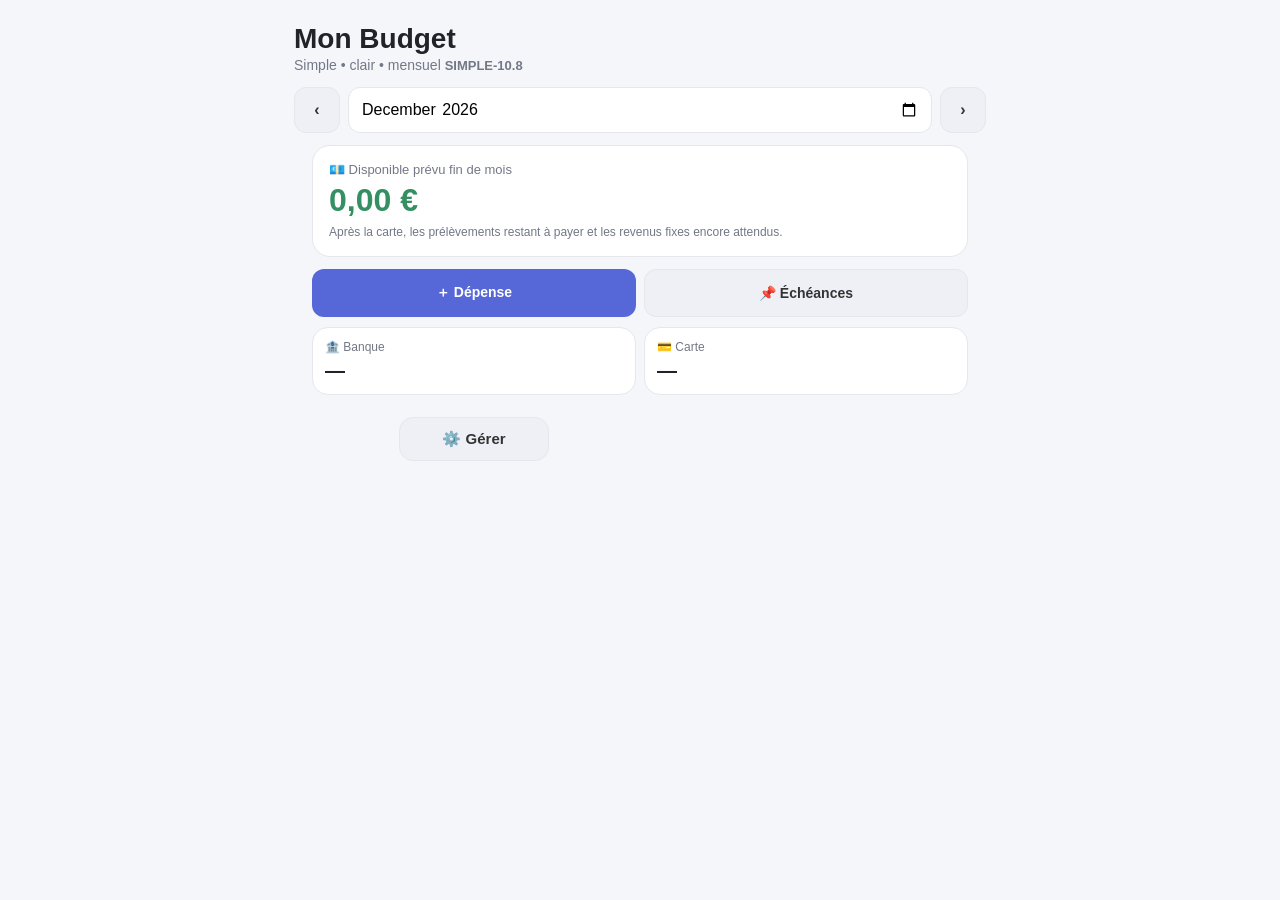
==== commit 0fec685e: "Add files via upload" ====
--- a/index.html
+++ b/index.html
@@ -720,6 +720,10 @@
   }
 }
 
+
+/* SIMPLE-10.8 — confirmation visible après enregistrement d’une dépense */
+.simple108Confirm{position:fixed;left:50%;top:calc(env(safe-area-inset-top,0px) + 18px);transform:translateX(-50%) translateY(-18px);z-index:9999;background:#e8f6ef;color:#16875d;border:1px solid #b9e3cf;box-shadow:0 8px 28px rgba(0,0,0,.14);border-radius:14px;padding:12px 16px;font-weight:800;font-size:15px;opacity:0;pointer-events:none;transition:.22s;max-width:90%;text-align:center}
+.simple108Confirm.show{opacity:1;transform:translateX(-50%) translateY(0)}
 </style></head>
 <body>
 <!-- SIMPLE-10.3 : historique mensuel fiabilisé; calculs et données conservés -->
@@ -788,7 +792,7 @@
   <button id="simple5Undo" class="secondary simple5Undo" type="button" hidden>↩️ Annuler la dernière action</button>
 </div>
 <div class="app">
-<h1>Mon Budget</h1><div class="subtitle">Simple • clair • mensuel <span style="font-size:13px;font-weight:700">SIMPLE-10.7</span></div>
+<h1>Mon Budget</h1><div class="subtitle">Simple • clair • mensuel <span style="font-size:13px;font-weight:700">SIMPLE-10.8</span></div>
 <div class="month"><button id="prev" class="secondary">‹</button><input id="month" type="month"><button id="next" class="secondary">›</button></div>
 <div class="viewMode">
  <button id="viewEssential" type="button" aria-pressed="true">Essentiel</button>
@@ -2194,6 +2198,16 @@
  try{render()}catch(e){}
  setTimeout(simple4Refresh,50);
 }
+function simple108ConfirmExpense(label,amount){
+ let x=document.getElementById('simple108Confirm');
+ if(!x){x=document.createElement('div');x.id='simple108Confirm';x.className='simple108Confirm';document.body.appendChild(x);}
+ let n=Number(amount||0).toLocaleString('fr-FR',{minimumFractionDigits:2,maximumFractionDigits:2});
+ x.textContent='✓ Dépense enregistrée : '+(label||'Dépense')+' · '+n+' €';
+ x.classList.add('show');
+ clearTimeout(window.simple108ConfirmTimer);
+ window.simple108ConfirmTimer=setTimeout(()=>x.classList.remove('show'),3500);
+}
+
 function simple5SubmitExpense(){
  let label=($('s5label').value||'Dépense').trim(), amount=simple5Num($('s5amount').value), pay=$('s5pay').value;
  if(amount<=0){alert('Indiquez un montant.');return;}
@@ -2218,7 +2232,10 @@
      let bb=(s.balances&&s.balances[mm])||{bank:0,card:0}, beforeBank=+bb.bank||0,beforeCard=+bb.card||0;
      add.click();
      let created=(s.entries||[]).find(e=>e.month===mm&&!beforeIds.has(e.id));
-     if(created) simple5LastAction={kind:'expense',month:mm,entryId:created.id,beforeBank:beforeBank,beforeCard:beforeCard};
+     if(created){
+       simple5LastAction={kind:'expense',month:mm,entryId:created.id,beforeBank:beforeBank,beforeCard:beforeCard};
+       simple108ConfirmExpense(label,amount);
+     }
      simple5Close();simple5UpdateUndo();setTimeout(simple4Refresh,100);return;
    }
  }
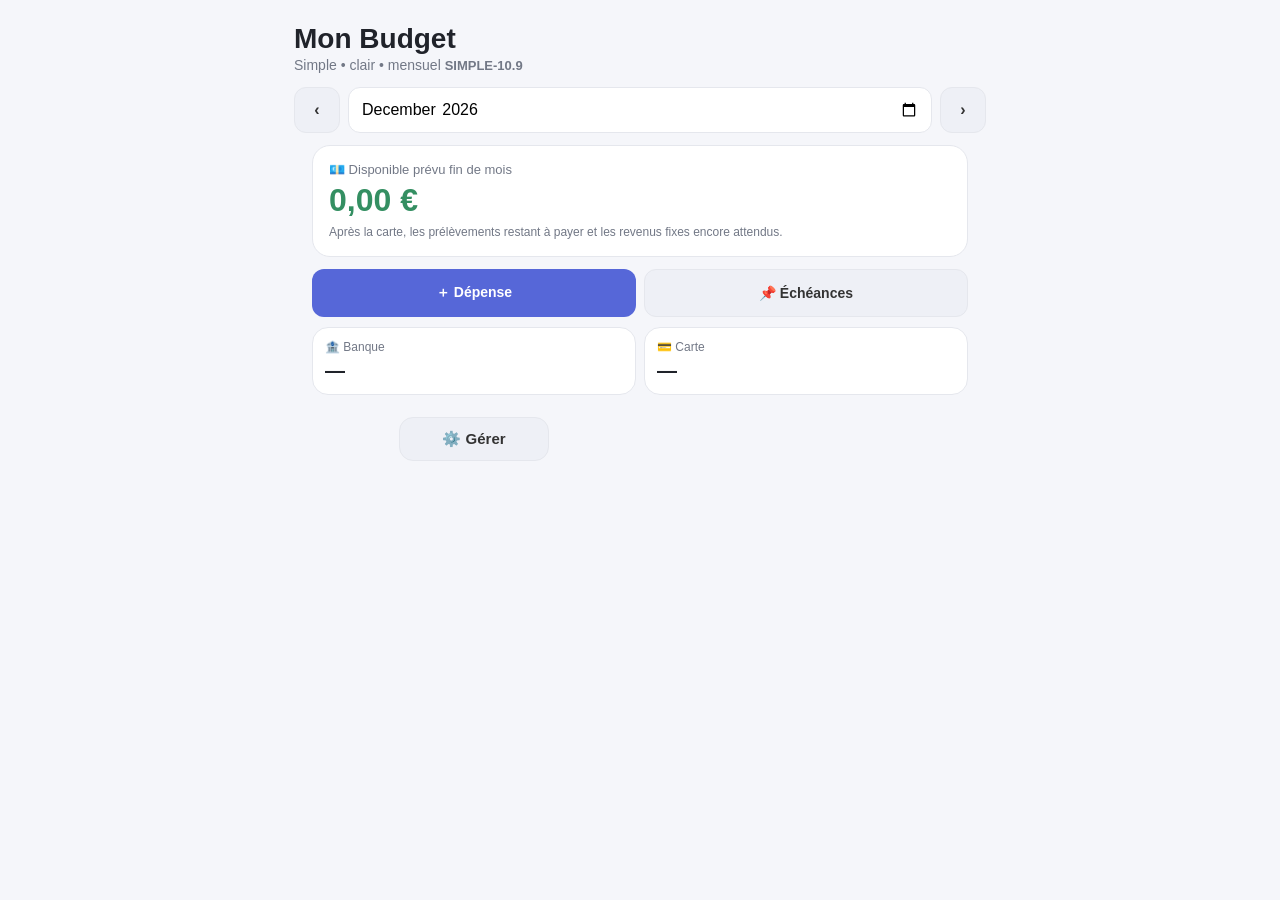
==== commit b2766b62: "Add files via upload" ====
--- a/index.html
+++ b/index.html
@@ -720,10 +720,6 @@
   }
 }
 
-
-/* SIMPLE-10.8 — confirmation visible après enregistrement d’une dépense */
-.simple108Confirm{position:fixed;left:50%;top:calc(env(safe-area-inset-top,0px) + 18px);transform:translateX(-50%) translateY(-18px);z-index:9999;background:#e8f6ef;color:#16875d;border:1px solid #b9e3cf;box-shadow:0 8px 28px rgba(0,0,0,.14);border-radius:14px;padding:12px 16px;font-weight:800;font-size:15px;opacity:0;pointer-events:none;transition:.22s;max-width:90%;text-align:center}
-.simple108Confirm.show{opacity:1;transform:translateX(-50%) translateY(0)}
 </style></head>
 <body>
 <!-- SIMPLE-10.3 : historique mensuel fiabilisé; calculs et données conservés -->
@@ -790,9 +786,10 @@
 
   </div>
   <button id="simple5Undo" class="secondary simple5Undo" type="button" hidden>↩️ Annuler la dernière action</button>
+<div id="simple109LastAction" hidden style="margin-top:8px;padding:10px 12px;border-radius:12px;background:#edf8f1;color:#16875d;font-size:13px;font-weight:800;text-align:center"></div>
 </div>
 <div class="app">
-<h1>Mon Budget</h1><div class="subtitle">Simple • clair • mensuel <span style="font-size:13px;font-weight:700">SIMPLE-10.8</span></div>
+<h1>Mon Budget</h1><div class="subtitle">Simple • clair • mensuel <span style="font-size:13px;font-weight:700">SIMPLE-10.9</span></div>
 <div class="month"><button id="prev" class="secondary">‹</button><input id="month" type="month"><button id="next" class="secondary">›</button></div>
 <div class="viewMode">
  <button id="viewEssential" type="button" aria-pressed="true">Essentiel</button>
@@ -2198,16 +2195,6 @@
  try{render()}catch(e){}
  setTimeout(simple4Refresh,50);
 }
-function simple108ConfirmExpense(label,amount){
- let x=document.getElementById('simple108Confirm');
- if(!x){x=document.createElement('div');x.id='simple108Confirm';x.className='simple108Confirm';document.body.appendChild(x);}
- let n=Number(amount||0).toLocaleString('fr-FR',{minimumFractionDigits:2,maximumFractionDigits:2});
- x.textContent='✓ Dépense enregistrée : '+(label||'Dépense')+' · '+n+' €';
- x.classList.add('show');
- clearTimeout(window.simple108ConfirmTimer);
- window.simple108ConfirmTimer=setTimeout(()=>x.classList.remove('show'),3500);
-}
-
 function simple5SubmitExpense(){
  let label=($('s5label').value||'Dépense').trim(), amount=simple5Num($('s5amount').value), pay=$('s5pay').value;
  if(amount<=0){alert('Indiquez un montant.');return;}
@@ -2232,10 +2219,7 @@
      let bb=(s.balances&&s.balances[mm])||{bank:0,card:0}, beforeBank=+bb.bank||0,beforeCard=+bb.card||0;
      add.click();
      let created=(s.entries||[]).find(e=>e.month===mm&&!beforeIds.has(e.id));
-     if(created){
-       simple5LastAction={kind:'expense',month:mm,entryId:created.id,beforeBank:beforeBank,beforeCard:beforeCard};
-       simple108ConfirmExpense(label,amount);
-     }
+     if(created) simple5LastAction={kind:'expense',month:mm,entryId:created.id,beforeBank:beforeBank,beforeCard:beforeCard};
      simple5Close();simple5UpdateUndo();setTimeout(simple4Refresh,100);return;
    }
  }
@@ -4529,4 +4513,27 @@
 })();
 </script>
 
+
+<script>
+/* SIMPLE-10.9 — confirmation durable de la dernière dépense, sans modifier les calculs */
+(function(){
+ let before=0;
+ function box(){return document.getElementById('simple109LastAction')}
+ function eur(n){return Number(n||0).toLocaleString('fr-FR',{minimumFractionDigits:2,maximumFractionDigits:2})+' €'}
+ document.addEventListener('submit',function(e){
+   if(!e.target || e.target.id!=='form')return;
+   const label=(document.getElementById('label')||{}).value||'Dépense';
+   const amount=parseFloat((document.getElementById('amount')||{}).value)||0;
+   const pay=(document.getElementById('paymentMethod')||{}).value||'card';
+   setTimeout(function(){
+     const b=box(); if(!b||!amount)return;
+     b.textContent='✓ '+label+' · '+eur(amount)+' enregistré'+(pay==='card'?' sur Carte':pay==='bank'?' sur Compte':' en Espèces');
+     b.hidden=false;
+     clearTimeout(window.__simple109Timer);
+     window.__simple109Timer=setTimeout(()=>{b.hidden=true},6000);
+   },250);
+ },true);
+})();
+</script>
+
 </body></html>
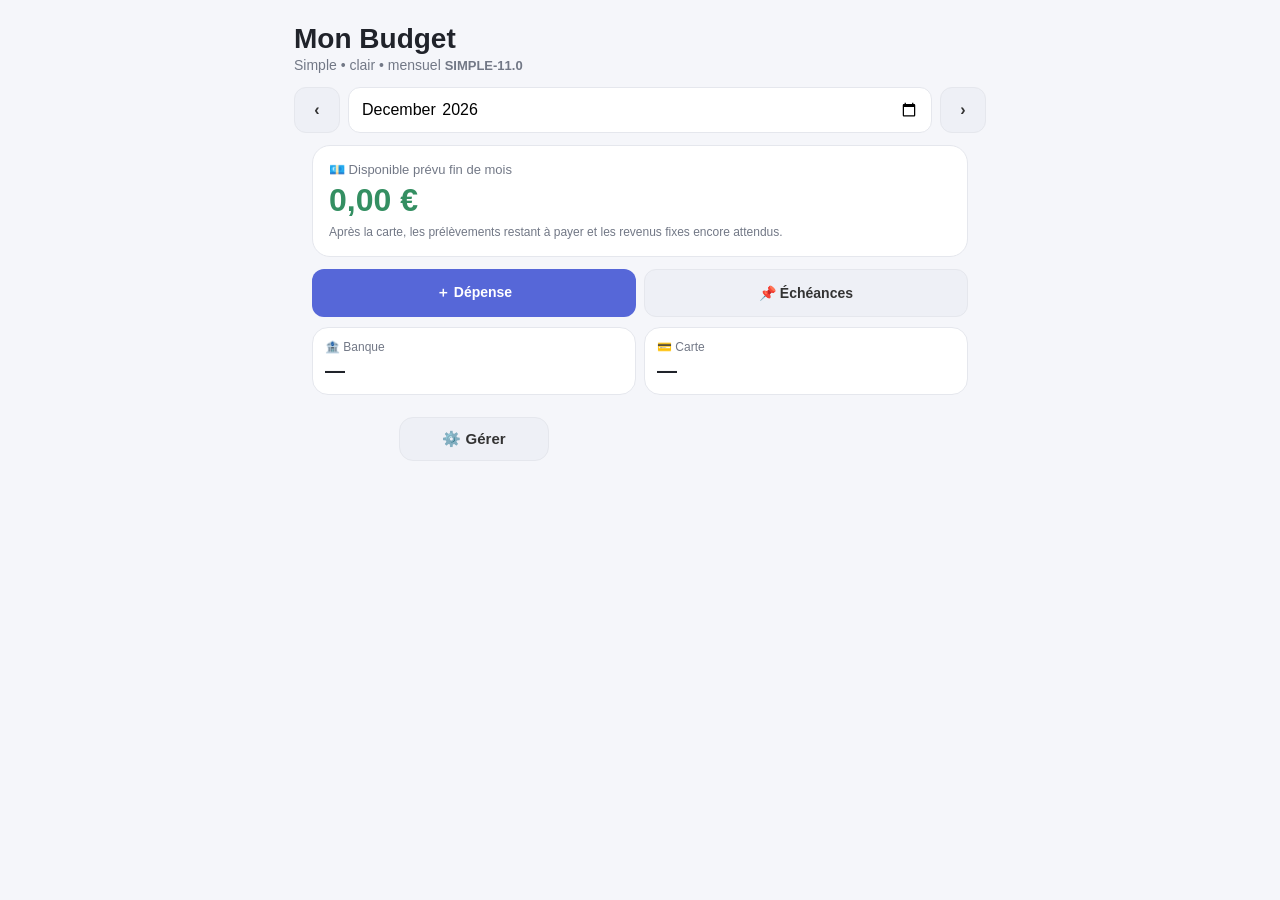
==== commit b2a471ab: "Add files via upload" ====
--- a/index.html
+++ b/index.html
@@ -720,6 +720,21 @@
   }
 }
 
+
+/* SIMPLE-11.0 — Échéances plus simples au quotidien */
+.simple5DueItem{padding:10px!important}
+.simple5DueTop{align-items:center!important}
+.simple5DueTitle{font-size:15px!important;line-height:1.2}
+.simple5DueMeta{font-size:12px!important}
+.simple5DueAmt{font-size:16px!important}
+.simple5DueItem button{min-height:40px!important;margin-top:7px!important;padding:8px 10px!important}
+@media(max-width:430px){
+  .simple5DueSummary{gap:6px!important;margin-bottom:8px!important}
+  .simple5DueSummary>div{padding:8px 9px!important}
+  .simple5DueSummary b{font-size:17px!important}
+  .simple5DueList{gap:6px!important}
+}
+
 </style></head>
 <body>
 <!-- SIMPLE-10.3 : historique mensuel fiabilisé; calculs et données conservés -->
@@ -789,7 +804,7 @@
 <div id="simple109LastAction" hidden style="margin-top:8px;padding:10px 12px;border-radius:12px;background:#edf8f1;color:#16875d;font-size:13px;font-weight:800;text-align:center"></div>
 </div>
 <div class="app">
-<h1>Mon Budget</h1><div class="subtitle">Simple • clair • mensuel <span style="font-size:13px;font-weight:700">SIMPLE-10.9</span></div>
+<h1>Mon Budget</h1><div class="subtitle">Simple • clair • mensuel <span style="font-size:13px;font-weight:700">SIMPLE-11.0</span></div>
 <div class="month"><button id="prev" class="secondary">‹</button><input id="month" type="month"><button id="next" class="secondary">›</button></div>
 <div class="viewMode">
  <button id="viewEssential" type="button" aria-pressed="true">Essentiel</button>
@@ -4536,4 +4551,28 @@
 })();
 </script>
 
+
+<script>
+/* SIMPLE-11.0 — libellés d'échéances plus clairs, aucun changement des données */
+(function(){
+ function clean(){
+   document.querySelectorAll('.simple5DueItem').forEach(function(item){
+     var meta=item.querySelector('.simple5DueMeta');
+     var btn=item.querySelector('button');
+     if(btn){
+       var s=(btn.textContent||'').trim().toLowerCase();
+       if(s.indexOf('marquer')>=0 && s.indexOf('pay')>=0) btn.textContent='✓ Marquer payé';
+     }
+     if(meta && !meta.dataset.s110){
+       meta.dataset.s110='1';
+       meta.textContent=(meta.textContent||'').replace(/prévu\s*·?\s*/ig,'');
+     }
+   });
+ }
+ document.addEventListener('click',function(){setTimeout(clean,80)},true);
+ new MutationObserver(clean).observe(document.body,{childList:true,subtree:true});
+ if(document.readyState==='loading')document.addEventListener('DOMContentLoaded',clean);else clean();
+})();
+</script>
+
 </body></html>
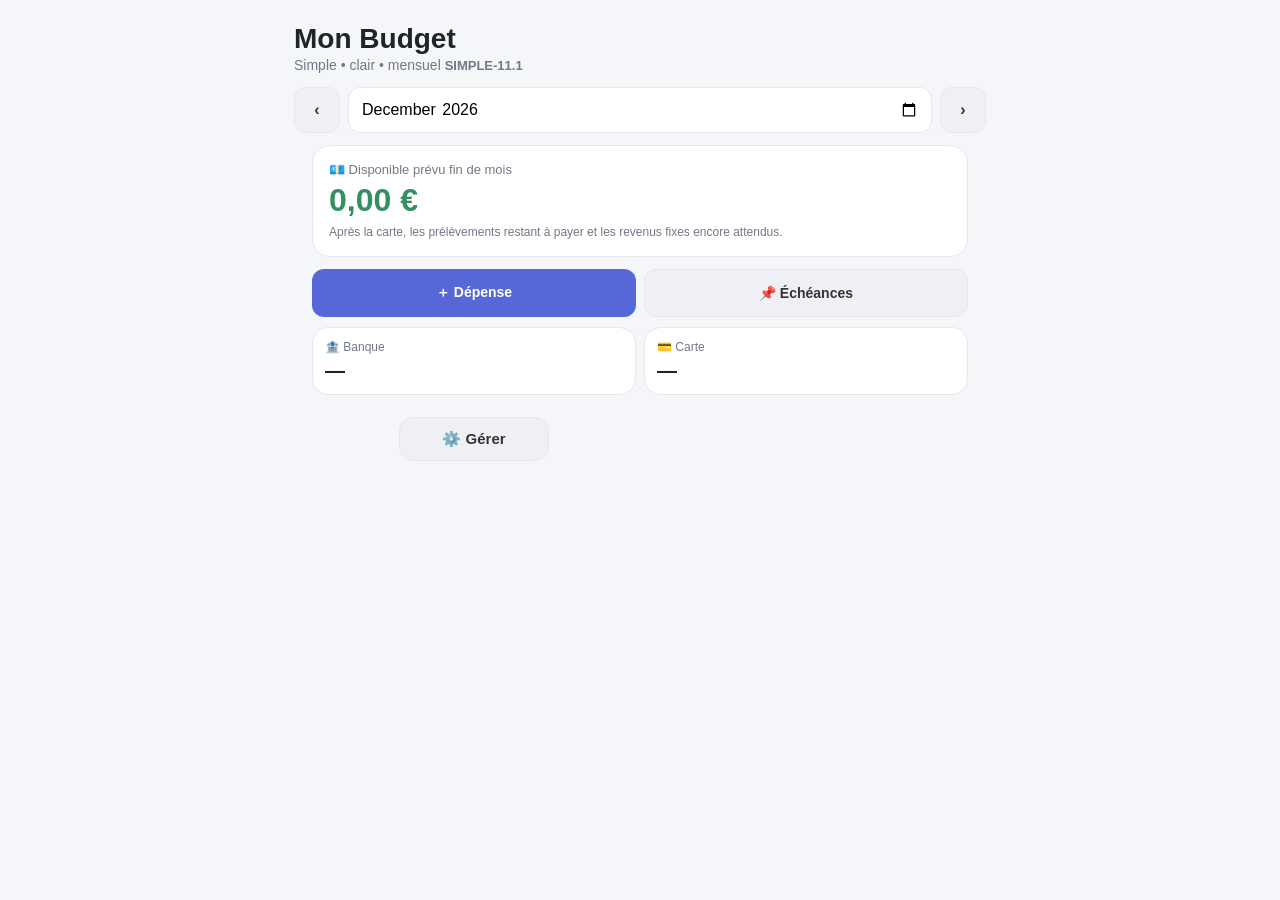
==== commit 3cd92bea: "Add files via upload" ====
--- a/index.html
+++ b/index.html
@@ -720,22 +720,8 @@
   }
 }
 
-
-/* SIMPLE-11.0 — Échéances plus simples au quotidien */
-.simple5DueItem{padding:10px!important}
-.simple5DueTop{align-items:center!important}
-.simple5DueTitle{font-size:15px!important;line-height:1.2}
-.simple5DueMeta{font-size:12px!important}
-.simple5DueAmt{font-size:16px!important}
-.simple5DueItem button{min-height:40px!important;margin-top:7px!important;padding:8px 10px!important}
-@media(max-width:430px){
-  .simple5DueSummary{gap:6px!important;margin-bottom:8px!important}
-  .simple5DueSummary>div{padding:8px 9px!important}
-  .simple5DueSummary b{font-size:17px!important}
-  .simple5DueList{gap:6px!important}
-}
-
-</style></head>
+</style><!-- SIMPLE-11.1 : retour base stable 10.9, correctif 11.0 retiré -->
+</head>
 <body>
 <!-- SIMPLE-10.3 : historique mensuel fiabilisé; calculs et données conservés -->
 
@@ -804,7 +790,7 @@
 <div id="simple109LastAction" hidden style="margin-top:8px;padding:10px 12px;border-radius:12px;background:#edf8f1;color:#16875d;font-size:13px;font-weight:800;text-align:center"></div>
 </div>
 <div class="app">
-<h1>Mon Budget</h1><div class="subtitle">Simple • clair • mensuel <span style="font-size:13px;font-weight:700">SIMPLE-11.0</span></div>
+<h1>Mon Budget</h1><div class="subtitle">Simple • clair • mensuel <span style="font-size:13px;font-weight:700">SIMPLE-11.1</span></div>
 <div class="month"><button id="prev" class="secondary">‹</button><input id="month" type="month"><button id="next" class="secondary">›</button></div>
 <div class="viewMode">
  <button id="viewEssential" type="button" aria-pressed="true">Essentiel</button>
@@ -4551,28 +4537,4 @@
 })();
 </script>
 
-
-<script>
-/* SIMPLE-11.0 — libellés d'échéances plus clairs, aucun changement des données */
-(function(){
- function clean(){
-   document.querySelectorAll('.simple5DueItem').forEach(function(item){
-     var meta=item.querySelector('.simple5DueMeta');
-     var btn=item.querySelector('button');
-     if(btn){
-       var s=(btn.textContent||'').trim().toLowerCase();
-       if(s.indexOf('marquer')>=0 && s.indexOf('pay')>=0) btn.textContent='✓ Marquer payé';
-     }
-     if(meta && !meta.dataset.s110){
-       meta.dataset.s110='1';
-       meta.textContent=(meta.textContent||'').replace(/prévu\s*·?\s*/ig,'');
-     }
-   });
- }
- document.addEventListener('click',function(){setTimeout(clean,80)},true);
- new MutationObserver(clean).observe(document.body,{childList:true,subtree:true});
- if(document.readyState==='loading')document.addEventListener('DOMContentLoaded',clean);else clean();
-})();
-</script>
-
 </body></html>
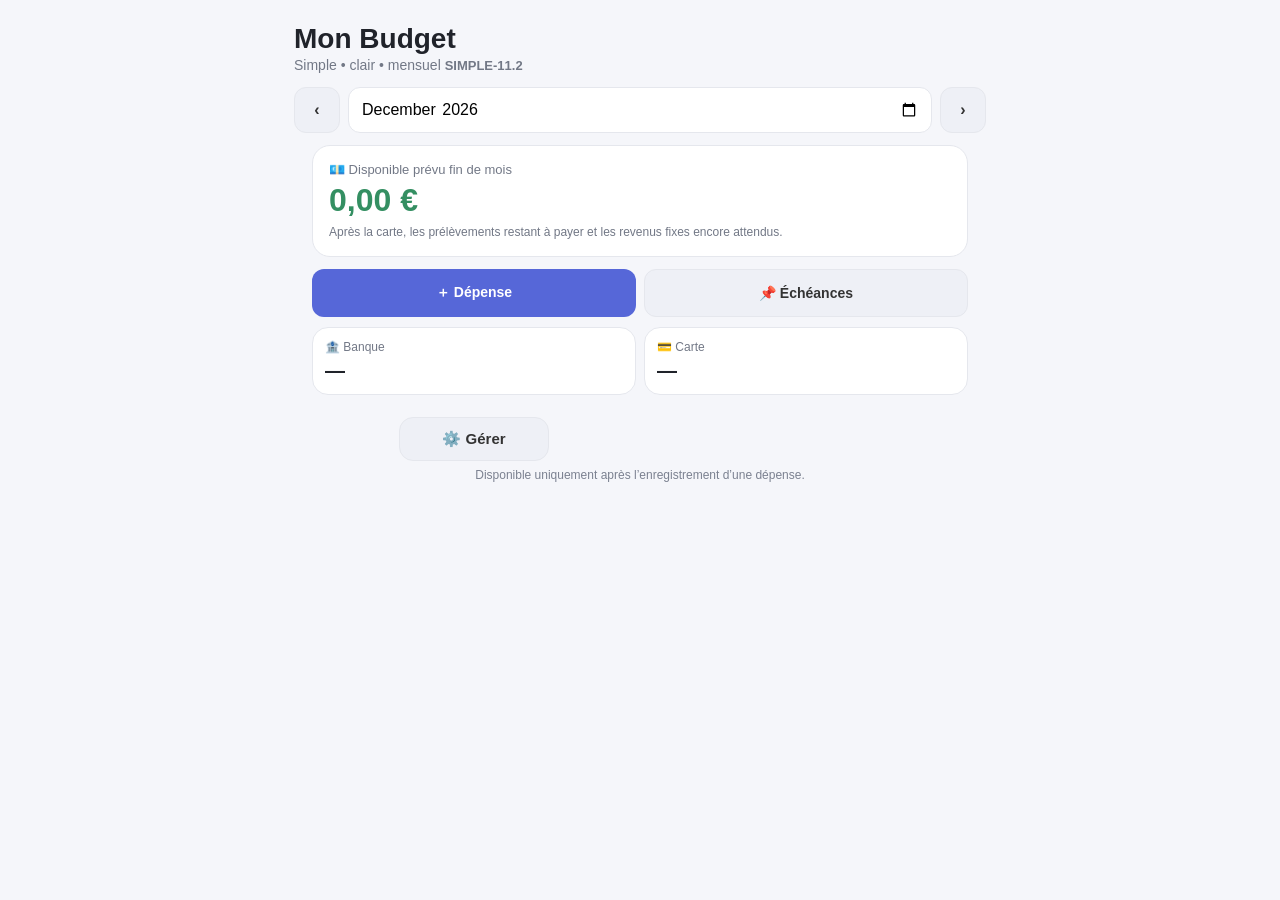
==== commit df95b3d1: "Add files via upload" ====
--- a/index.html
+++ b/index.html
@@ -786,11 +786,11 @@
 <button id="manage72" type="button" class="secondary">⚙️ Gérer</button>
 
   </div>
-  <button id="simple5Undo" class="secondary simple5Undo" type="button" hidden>↩️ Annuler la dernière action</button>
+  <button id="simple5Undo" class="secondary simple5Undo" type="button" hidden>↩️ Annuler la dernière dépense</button>
 <div id="simple109LastAction" hidden style="margin-top:8px;padding:10px 12px;border-radius:12px;background:#edf8f1;color:#16875d;font-size:13px;font-weight:800;text-align:center"></div>
 </div>
 <div class="app">
-<h1>Mon Budget</h1><div class="subtitle">Simple • clair • mensuel <span style="font-size:13px;font-weight:700">SIMPLE-11.1</span></div>
+<h1>Mon Budget</h1><div class="subtitle">Simple • clair • mensuel <span style="font-size:13px;font-weight:700">SIMPLE-11.2</span></div>
 <div class="month"><button id="prev" class="secondary">‹</button><input id="month" type="month"><button id="next" class="secondary">›</button></div>
 <div class="viewMode">
  <button id="viewEssential" type="button" aria-pressed="true">Essentiel</button>
@@ -4537,4 +4537,27 @@
 })();
 </script>
 
+
+<script>
+/* SIMPLE-11.2 — rendre l'annulation de dépense plus claire, logique existante conservée */
+(function(){
+ function improveUndo(){
+   var b=document.getElementById('simple5Undo');
+   if(!b) return;
+   b.textContent='↩️ Annuler la dernière dépense';
+   b.title='Remet le solde comme avant la dernière dépense enregistrée';
+   if(!document.getElementById('simple112UndoHint')){
+     var h=document.createElement('div');
+     h.id='simple112UndoHint';
+     h.textContent='Disponible uniquement après l’enregistrement d’une dépense.';
+     h.style.cssText='font-size:12px;color:#7b8190;text-align:center;margin-top:7px;';
+     b.insertAdjacentElement('afterend',h);
+   }
+ }
+ if(document.readyState==='loading') document.addEventListener('DOMContentLoaded',improveUndo);
+ else improveUndo();
+ new MutationObserver(improveUndo).observe(document.body,{childList:true,subtree:true});
+})();
+</script>
+
 </body></html>
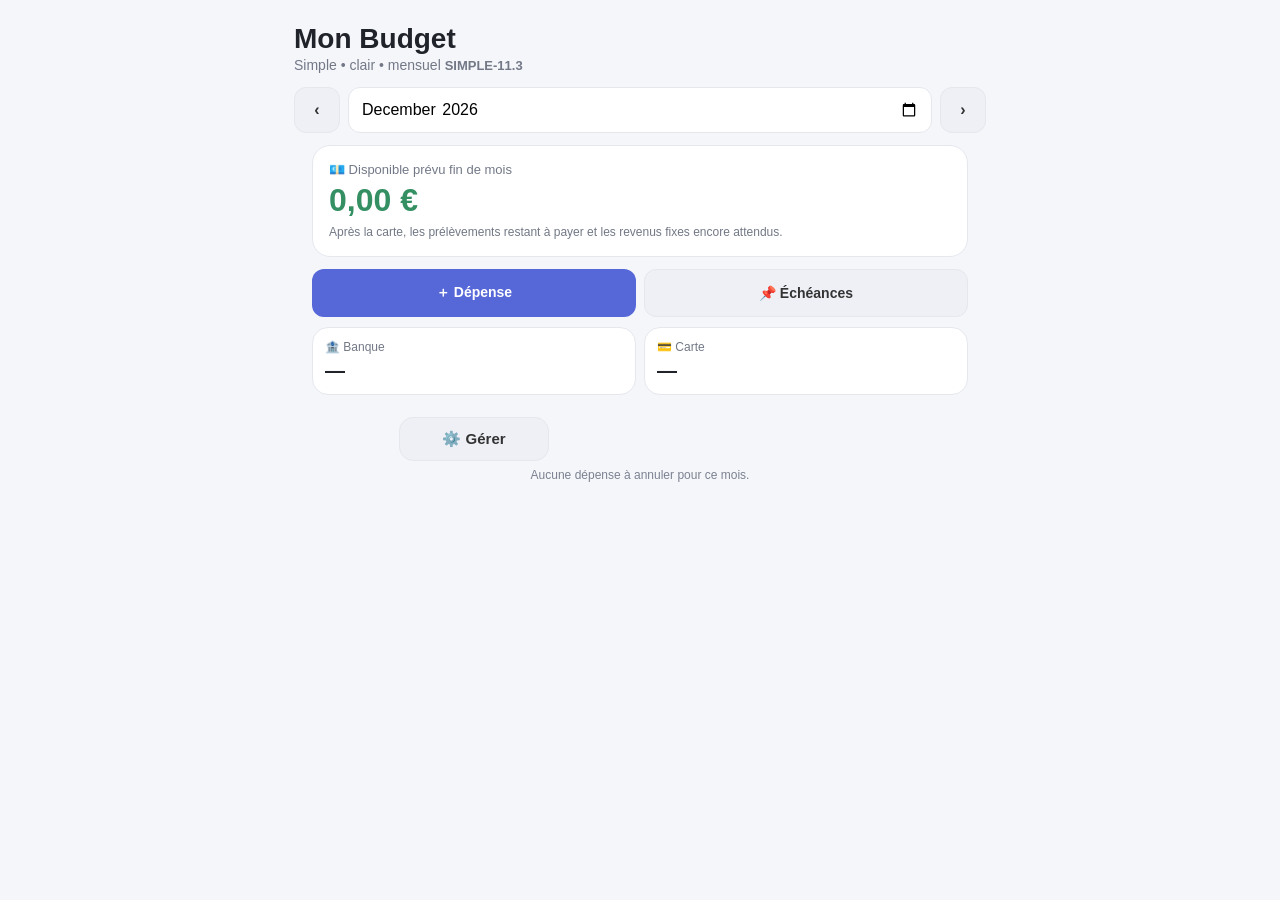
==== commit ab0eeeb4: "Add files via upload" ====
--- a/index.html
+++ b/index.html
@@ -790,7 +790,7 @@
 <div id="simple109LastAction" hidden style="margin-top:8px;padding:10px 12px;border-radius:12px;background:#edf8f1;color:#16875d;font-size:13px;font-weight:800;text-align:center"></div>
 </div>
 <div class="app">
-<h1>Mon Budget</h1><div class="subtitle">Simple • clair • mensuel <span style="font-size:13px;font-weight:700">SIMPLE-11.2</span></div>
+<h1>Mon Budget</h1><div class="subtitle">Simple • clair • mensuel <span style="font-size:13px;font-weight:700">SIMPLE-11.3</span></div>
 <div class="month"><button id="prev" class="secondary">‹</button><input id="month" type="month"><button id="next" class="secondary">›</button></div>
 <div class="viewMode">
  <button id="viewEssential" type="button" aria-pressed="true">Essentiel</button>
@@ -4560,4 +4560,64 @@
 })();
 </script>
 
+
+<script>
+/* SIMPLE-11.3 — annulation fiable de la dernière dépense du mois sélectionné */
+(function(){
+  function getState(){
+    try{return JSON.parse(localStorage.getItem('monBudgetSimpleV3')||'{}')}catch(e){return {}}
+  }
+  function monthKey(){
+    var el=document.getElementById('month');
+    if(el&&el.value)return el.value;
+    var d=new Date();return d.getFullYear()+'-'+String(d.getMonth()+1).padStart(2,'0');
+  }
+  function latestExpense(st,mm){
+    var rows=(st.entries||[]).filter(function(e){return e&&e.type==='expense'&&e.month===mm});
+    if(!rows.length)return null;
+    return rows[rows.length-1];
+  }
+  function refreshUndo(){
+    var b=document.getElementById('simple5Undo'); if(!b)return;
+    var st=getState(), e=latestExpense(st,monthKey());
+    b.hidden=!e;
+    b.textContent='↩️ Annuler la dernière dépense';
+    var h=document.getElementById('simple112UndoHint');
+    if(h)h.textContent=e ? 'Supprime la dernière dépense enregistrée de ce mois.' : 'Aucune dépense à annuler pour ce mois.';
+  }
+  function undoExpense(){
+    var st=getState(), mm=monthKey(), e=latestExpense(st,mm);
+    if(!e){refreshUndo();return;}
+    var amount=Number(e.amount)||0;
+    var label=e.label||'Dépense';
+    var txt=amount.toLocaleString('fr-FR',{minimumFractionDigits:2,maximumFractionDigits:2})+' €';
+    if(!confirm('Annuler « '+label+' » · '+txt+' ?'))return;
+    var idx=(st.entries||[]).lastIndexOf(e);
+    if(idx>=0)st.entries.splice(idx,1);
+    /* Dans cette application, une dépense Carte augmente l'encours carte à la saisie. */
+    if((e.payment||'card')==='card' && st.balances && st.balances[mm]){
+      st.balances[mm].card=Math.max(0,(Number(st.balances[mm].card)||0)-amount);
+    }
+    localStorage.setItem('monBudgetSimpleV3',JSON.stringify(st));
+    try{ if(typeof s!=='undefined') s=st; }catch(err){}
+    try{ if(typeof render==='function') render(); }catch(err){}
+    try{ if(typeof simple4Refresh==='function') simple4Refresh(); }catch(err){}
+    refreshUndo();
+    var box=document.getElementById('simple109LastAction');
+    if(box){box.textContent='↩️ '+label+' · '+txt+' annulé';box.hidden=false;setTimeout(function(){box.hidden=true},5000)}
+  }
+  function install(){
+    var b=document.getElementById('simple5Undo'); if(!b)return;
+    b.onclick=undoExpense;
+    refreshUndo();
+    var m=document.getElementById('month');if(m)m.addEventListener('change',function(){setTimeout(refreshUndo,50)});
+    document.addEventListener('click',function(ev){
+      var t=ev.target;if(!t)return;
+      if((t.id==='simple4Add')||/Enregistrer la dépense|Ajouter la dépense/.test(t.textContent||''))setTimeout(refreshUndo,350);
+    },true);
+  }
+  if(document.readyState==='loading')document.addEventListener('DOMContentLoaded',install);else install();
+})();
+</script>
+
 </body></html>
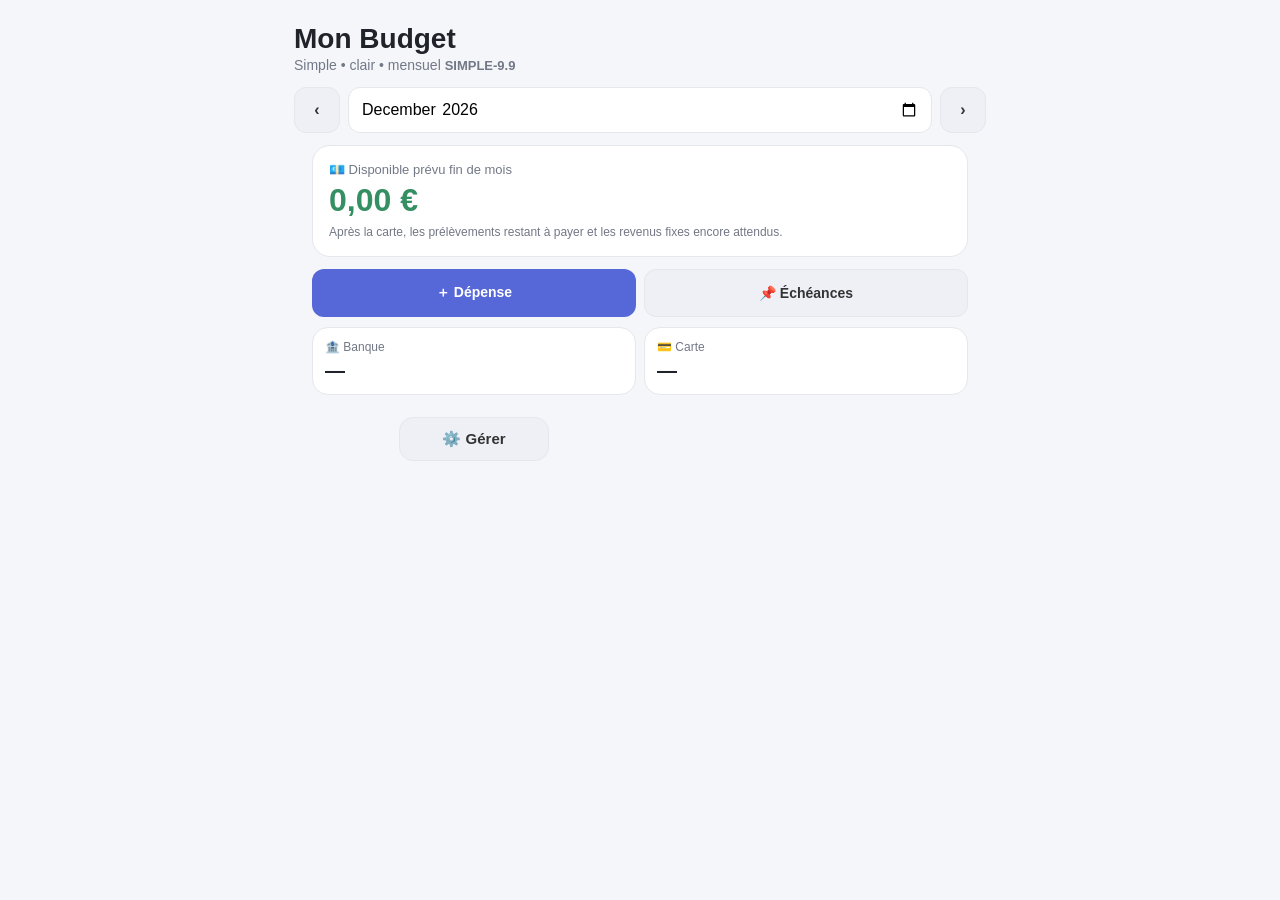
==== commit c29df762: "Rename index.html.txt to index.html" ====
--- a/index.html
+++ b/index.html
@@ -300,7 +300,7 @@
  .fixedBtns button{flex:1 1 auto}
 }
 
-/* SIMPLE-10.1 — liste « Déjà traité » plus compacte et noms lisibles */
+/* SIMPLE-9.9 — liste « Déjà traité » plus compacte et noms lisibles */
 .treated-item{
   display:grid !important;
   grid-template-columns:minmax(0,1fr) auto auto !important;
@@ -356,7 +356,7 @@
 }
 
 
-/* SIMPLE-10.1 — lot confort iPhone, sans changement des calculs */
+/* SIMPLE-9.9 — lot confort iPhone, sans changement des calculs */
 :root{scroll-behavior:smooth}
 button, summary, select{touch-action:manipulation}
 button:active{transform:scale(.985)}
@@ -385,7 +385,7 @@
 button:not(:disabled), summary{ -webkit-tap-highlight-color:rgba(86,101,214,.12); }
 
 
-/* SIMPLE-10.1 — utilisation quotidienne */
+/* SIMPLE-9.9 — utilisation quotidienne */
 .daily66{
   margin:10px 0 12px;padding:12px;border:1px solid var(--line);
   border-radius:16px;background:var(--card);
@@ -402,7 +402,7 @@
 }
 
 
-/* SIMPLE-10.1 — saisie quotidienne + dernières opérations */
+/* SIMPLE-9.9 — saisie quotidienne + dernières opérations */
 .daily67Recent{margin-top:12px;padding-top:10px;border-top:1px solid var(--line)}
 .daily67RecentHead{display:flex;align-items:center;justify-content:space-between;gap:8px}
 .daily67RecentHead button{min-height:34px!important;padding:6px 9px!important;font-size:12px!important}
@@ -415,21 +415,21 @@
 .daily67Empty{font-size:13px;opacity:.7;padding:8px 0}
 
 
-/* SIMPLE-10.1 — résumé mensuel immédiat */
+/* SIMPLE-9.9 — résumé mensuel immédiat */
 .daily68Summary{display:grid;grid-template-columns:1fr 1fr;gap:8px;margin-top:11px}
 .daily68Summary>div{border:1px solid var(--line);border-radius:13px;padding:9px 10px;display:flex;flex-direction:column;gap:3px}
 .daily68Summary span{font-size:12px;opacity:.72}
 .daily68Summary b{font-size:17px}
 
 
-/* SIMPLE-10.1 — pilotage du mois */
+/* SIMPLE-9.9 — pilotage du mois */
 .daily69Pilot{margin-top:11px;border:1px solid var(--line);border-radius:14px;padding:10px 11px}
 .daily69PilotTitle{font-weight:900;font-size:14px}
 .daily69Message{font-size:13px;font-weight:750;margin-top:5px;line-height:1.3}
 .daily69Next{font-size:12px;opacity:.76;margin-top:4px;line-height:1.3}
 
 
-/* SIMPLE-10.1 — accueil quotidien final */
+/* SIMPLE-9.9 — accueil quotidien final */
 .daily70Status{display:grid;grid-template-columns:1fr 1fr;gap:8px;margin-bottom:10px}
 .daily70Status>div{border:1px solid var(--line);border-radius:14px;padding:9px 10px;display:flex;flex-direction:column;gap:3px}
 .daily70Status span{font-size:12px;opacity:.7}
@@ -437,7 +437,7 @@
 @media(max-width:430px){.daily70Status b{font-size:16px}}
 
 
-/* SIMPLE-10.1 — NETTOYAGE
+/* SIMPLE-9.9 — NETTOYAGE
    Retour à l'objectif initial : simple, clair, mensuel.
    Les couches de tableau de bord ajoutées en 6.6–7.0 sont masquées.
    Les données et calculs existants restent intacts. */
@@ -462,7 +462,7 @@
 }
 
 
-/* SIMPLE-10.1 — accueil minimaliste */
+/* SIMPLE-9.9 — accueil minimaliste */
 #simple4Balance{display:none !important;}
 #simple4Bank{cursor:pointer;touch-action:manipulation}
 #manage72{margin:14px auto 0;width:auto;min-width:150px;min-height:44px;padding:9px 18px;display:block;border-radius:14px;font-size:15px}
@@ -470,7 +470,7 @@
 .smalllabel{display:none !important;}
 
 
-/* SIMPLE-10.1 — suppression de la barre de raccourcis en double */
+/* SIMPLE-9.9 — suppression de la barre de raccourcis en double */
 .quickNav,
 #quickNav,
 .bottomQuickNav,
@@ -481,7 +481,7 @@
 }
 
 
-/* SIMPLE-10.1 — saisie Dépense claire */
+/* SIMPLE-9.9 — saisie Dépense claire */
 body.expense74-on #quickTypeRow,
 body.expense74-on #quickCategoryRow,
 body.expense74-on #quickUtilityRow {display:none !important;}
@@ -505,7 +505,7 @@
 body.expense74-on select{font-size:17px}
 
 
-/* SIMPLE-10.1 — suppression des couches de saisie devenues inutiles */
+/* SIMPLE-9.9 — suppression des couches de saisie devenues inutiles */
 #expense74Header{display:none !important;}
 body.expense74-on #expense74Header{display:none !important;}
 
@@ -514,7 +514,7 @@
 
 
 /* =========================================================
-   SIMPLE-10.1 — nettoyage VISUEL uniquement, base fonctionnelle 7.6
+   SIMPLE-9.9 — nettoyage VISUEL uniquement, base fonctionnelle 7.6
    Aucun changement du stockage ou des fonctions métier.
    ========================================================= */
 
@@ -525,14 +525,14 @@
 .v81AddOperation, #v81AddOperation { display:none !important; }
 
 
-/* SIMPLE-10.1 — gestion native, sans boutons intermédiaires */
+/* SIMPLE-9.9 — gestion native, sans boutons intermédiaires */
 body.manage90-open #advancedManager,
 body.manage90-open #managerPanel,
 body.manage90-open .advancedManager {display:block !important;}
 body.manage90-open details.menuGroup {display:block !important;}
 
 
-/* SIMPLE-10.1 */
+/* SIMPLE-9.9 */
 #manage91Panel{margin:16px 22px;padding:16px;border-radius:22px}
 .manage91Head{display:flex;align-items:center;justify-content:space-between;gap:10px;margin-bottom:12px;font-size:24px}
 .manage91Head button{width:auto;padding:10px 14px}
@@ -543,7 +543,7 @@
 .manage91Body input,.manage91Body button{width:100%;margin:6px 0}
 
 
-/* SIMPLE-10.1 — Gestion compacte */
+/* SIMPLE-9.9 — Gestion compacte */
 #manage91Panel details.manage91Section:not([open]) > .manage91Body{display:none!important}
 #manage91Panel details.manage91Section[open] > .manage91Body{display:block!important}
 #manage91Panel details.manage91Section > summary{list-style:none}
@@ -552,12 +552,12 @@
 #manage91Panel details.manage91Section[open] > summary:after{transform:rotate(-90deg)}
 
 
-/* SIMPLE-10.1 */
+/* SIMPLE-9.9 */
 .manage95Row{display:grid;grid-template-columns:1fr .65fr;gap:10px}
 .manage95Item{display:grid;grid-template-columns:1fr auto;gap:10px;align-items:center;padding:12px 0;border-bottom:1px solid #e5e7ee}
 .manage95Item strong{display:block}
 .manage95Item small{color:#7b8190}
-/* SIMPLE-10.1 — listes fixes compactes sur mobile */
+/* SIMPLE-9.9 — listes fixes compactes sur mobile */
 .manage95Item{grid-template-columns:minmax(0,1fr) auto!important;gap:8px!important;padding:10px 0!important}
 .manage95Item>div:first-child{min-width:0}
 .manage95Item strong{font-size:17px;line-height:1.2;overflow-wrap:anywhere}
@@ -571,162 +571,18 @@
 .manage95Delete{width:auto!important;padding:9px 12px!important;margin:0!important}
 
 
-/* SIMPLE-10.1 — actions fixes ultra compactes iPhone */
+/* SIMPLE-9.9 — actions fixes ultra compactes iPhone */
 .manage95Item{gap:6px!important;padding:8px 0!important}
 .manage95Item>div:last-child{display:flex!important;gap:5px!important;flex:0 0 auto!important}
 .manage95Item .manage95Edit,.manage95Item .manage95Delete{width:38px!important;height:38px!important;min-width:38px!important;max-width:38px!important;padding:0!important;margin:0!important;border-radius:11px!important;font-size:0!important;line-height:1!important}
 .manage95Item .manage95Edit::before,.manage95Item .manage95Delete::before{font-size:17px!important}
 @media(max-width:430px){.manage95Item{grid-template-columns:minmax(0,1fr) 81px!important}.manage95Item strong{font-size:16px!important;line-height:1.18!important}.manage95Item small{font-size:13px!important}}
-
-/* SIMPLE-10.1 — actions fixes discrètes */
-.manage95Item .manage95Edit,.manage95Item .manage95Delete{
-  background:#f0f1f4!important;color:#3b3d45!important;border:1px solid #e1e3e9!important;
-  width:42px!important;height:42px!important;min-width:42px!important;max-width:42px!important;
-  padding:0!important;margin:0!important;border-radius:12px!important;box-shadow:none!important;
-}
-.manage95Item .manage95Edit::before,.manage95Item .manage95Delete::before{font-size:18px!important}
-.manage95Item>div:last-child{gap:6px!important}
-@media(max-width:430px){.manage95Item{grid-template-columns:minmax(0,1fr) 90px!important}}
-
-/* SIMPLE-10.1 — listes fixes plus lisibles sur mobile */
-@media (max-width: 700px) {
-  #fixedIncomeList .item,
-  #fixedList .item {
-    display: grid !important;
-    grid-template-columns: minmax(0, 1fr) auto auto !important;
-    grid-template-rows: auto auto !important;
-    column-gap: 8px !important;
-    row-gap: 2px !important;
-    align-items: center !important;
-  }
-
-  #fixedIncomeList .item > div:first-child,
-  #fixedList .item > div:first-child {
-    min-width: 0 !important;
-    grid-column: 1 !important;
-    grid-row: 1 / span 2 !important;
-  }
-
-  #fixedIncomeList .item b,
-  #fixedList .item b {
-    display: block !important;
-  }
-
-  /* Keep action buttons compact and aligned right */
-  #fixedIncomeList .item button,
-  #fixedList .item button {
-    width: 44px !important;
-    min-width: 44px !important;
-    height: 44px !important;
-    min-height: 44px !important;
-    padding: 0 !important;
-    margin: 0 !important;
-    border-radius: 13px !important;
-    font-size: 21px !important;
-  }
-
-  /* Prevent the amount itself from breaking across lines where possible */
-  #fixedIncomeList .item,
-  #fixedList .item {
-    overflow: visible !important;
-  }
-}
-
-
-/* SIMPLE-10.2 — revenus/prélèvements : montant insécable + actions plus compactes */
-.manage95Item strong{display:block!important;min-width:0!important}
-.manage95Name{overflow-wrap:anywhere}
-.manage95Amount{white-space:nowrap!important;display:inline-block!important}
-.manage95Item{grid-template-columns:minmax(0,1fr) auto!important;gap:6px!important}
-.manage95Item>div:last-child{display:flex!important;gap:4px!important;align-items:center!important}
-.manage95Item .manage95Edit,.manage95Item .manage95Delete{
-  width:38px!important;height:38px!important;min-width:38px!important;max-width:38px!important;
-  min-height:38px!important;padding:0!important;margin:0!important;border-radius:11px!important;
-}
-.manage95Item .manage95Edit::before,.manage95Item .manage95Delete::before{font-size:17px!important}
-@media(max-width:430px){
-  .manage95Item{grid-template-columns:minmax(0,1fr) 80px!important}
-  .manage95Item strong{font-size:16px!important;line-height:1.18!important}
-}
-
-/* SIMPLE-10.2 — gagne de la largeur pour garder nom + montant ensemble sur iPhone */
-@media(max-width:430px){
-  .manage95Item{grid-template-columns:minmax(0,1fr) 67px!important;gap:4px!important}
-  .manage95Item>div:last-child{gap:3px!important}
-  .manage95Item .manage95Edit,.manage95Item .manage95Delete{
-    width:32px!important;height:36px!important;min-width:32px!important;max-width:32px!important;min-height:36px!important;
-    border-radius:10px!important;
-  }
-  .manage95Item .manage95Edit::before,.manage95Item .manage95Delete::before{font-size:16px!important}
-  .manage95Item strong{letter-spacing:-.2px!important}
-}
-
-/* SIMPLE-10.2 — Historique & sauvegarde simplifiés */
-.manage102Tabs{display:grid;grid-template-columns:1fr 1fr;gap:7px;margin-bottom:12px}
-.manage102Tabs button{min-height:44px;padding:8px;font-size:14px}
-.manage102HistoryHead{display:flex;align-items:center;justify-content:space-between;gap:8px;margin:3px 0 7px}
-#manage102HistoryCount{font-size:12px;color:var(--muted)}
-.manage102HistoryRow{display:grid;grid-template-columns:minmax(0,1fr) auto;gap:4px 9px;padding:9px 0;border-top:1px solid var(--line)}
-.manage102HistoryRow:first-child{border-top:0}
-.manage102HistoryName{font-weight:800;overflow-wrap:anywhere}
-.manage102HistoryMeta{font-size:12px;color:var(--muted)}
-.manage102HistoryAmt{grid-column:2;grid-row:1/3;align-self:center;font-weight:900;white-space:nowrap}
-.manage102Empty{padding:12px 0;color:var(--muted);font-size:14px}
-.manage102Wide{width:100%;margin-top:8px}
-.manage102Note{font-size:13px;color:var(--muted);line-height:1.35;margin:2px 0 10px}
-
-
-/* SIMPLE-10.3 — historique mensuel basé sur les données, sans échéances futures */
-.manage103HistoryTotal{display:flex;align-items:center;justify-content:space-between;gap:10px;
-  margin-top:7px;padding:9px 10px;border:1px solid var(--line);border-radius:12px;background:#fafbff}
-.manage103HistoryTotal span{font-size:13px;color:var(--muted)}
-.manage103HistoryTotal b{font-size:16px;white-space:nowrap}
-
-
-/* SIMPLE-10.4 — listes fixes : davantage de largeur pour les noms longs */
-@media (max-width: 600px){
-  #manage102Panel .manage102FixedRow,
-  #manage102Panel .manage102IncomeRow{
-    grid-template-columns:minmax(0,1fr) auto !important;
-    column-gap:8px !important;
-  }
-  #manage102Panel .manage102FixedActions,
-  #manage102Panel .manage102IncomeActions{
-    gap:5px !important;
-  }
-  #manage102Panel .manage102FixedActions button,
-  #manage102Panel .manage102IncomeActions button{
-    width:44px !important;
-    min-width:44px !important;
-    padding-left:0 !important;
-    padding-right:0 !important;
-  }
-}
-
-
-/* SIMPLE-10.5 — encore plus de place aux libellés longs sur iPhone */
-@media (max-width: 600px){
-  #manage102Panel .manage102FixedActions,
-  #manage102Panel .manage102IncomeActions{
-    gap:3px !important;
-  }
-  #manage102Panel .manage102FixedActions button,
-  #manage102Panel .manage102IncomeActions button{
-    width:39px !important;
-    min-width:39px !important;
-    height:46px !important;
-    padding:0 !important;
-    font-size:20px !important;
-  }
-}
-
-</style><!-- SIMPLE-11.1 : retour base stable 10.9, correctif 11.0 retiré -->
-</head>
+</style></head>
 <body>
-<!-- SIMPLE-10.3 : historique mensuel fiabilisé; calculs et données conservés -->
+<!-- SIMPLE-9.9 : interface nettoyée; données 7.0.1 conservées -->
 
 <script>
-/* SIMPLE-10.1 — compatibilité : mois actuellement sélectionné */
+/* SIMPLE-9.9 — compatibilité : mois actuellement sélectionné */
 var currentMonth = (function(){
   var el=document.getElementById('month');
   if(el && el.value) return el.value;
@@ -786,11 +642,10 @@
 <button id="manage72" type="button" class="secondary">⚙️ Gérer</button>
 
   </div>
-  <button id="simple5Undo" class="secondary simple5Undo" type="button" hidden>↩️ Annuler la dernière dépense</button>
-<div id="simple109LastAction" hidden style="margin-top:8px;padding:10px 12px;border-radius:12px;background:#edf8f1;color:#16875d;font-size:13px;font-weight:800;text-align:center"></div>
+  <button id="simple5Undo" class="secondary simple5Undo" type="button" hidden>↩️ Annuler la dernière action</button>
 </div>
 <div class="app">
-<h1>Mon Budget</h1><div class="subtitle">Simple • clair • mensuel <span style="font-size:13px;font-weight:700">SIMPLE-11.3</span></div>
+<h1>Mon Budget</h1><div class="subtitle">Simple • clair • mensuel <span style="font-size:13px;font-weight:700">SIMPLE-9.9</span></div>
 <div class="month"><button id="prev" class="secondary">‹</button><input id="month" type="month"><button id="next" class="secondary">›</button></div>
 <div class="viewMode">
  <button id="viewEssential" type="button" aria-pressed="true">Essentiel</button>
@@ -2206,7 +2061,7 @@
  let lab=inputs.find(i=>/(libell|description|nom|ex\.)/i.test(i.placeholder||'') && i!==amt);
  if(amt){
    if(lab)lab.value=label;
-   amt.value=String(amount); // input type=number exige un point en valeur JS
+   amt.value=String(amount).replace('.',',');
    let selects=[...document.querySelectorAll('#simple4OriginalArea select')];
    let ps=selects.find(x=>[...x.options].some(o=>/carte|banque/i.test(o.textContent||'')));
    if(ps){
@@ -3022,7 +2877,7 @@
 }$('label').value='';$('amount').value='';
  let resetToday=new Date().toISOString().slice(0,10),resetMonth=$('month').value;
  $('date').value=(resetMonth===resetToday.slice(0,7))?resetToday:resetMonth+'-01';
- persist();showToast(mode==='expense'?('✅ '+enteredLabel+' — '+enteredAmount.toLocaleString('fr-FR',{minimumFractionDigits:2,maximumFractionDigits:2})+' € enregistré'+(enteredAmount>1?'s':'')+' sur '+((typeof payment!=='undefined'&&payment==='card')?'Carte':(typeof payment!=='undefined'&&payment==='cash')?'Espèces':'Compte')):mode==='income'?'Revenu enregistré ✓':'Prélèvement enregistré ✓');$('label').focus();updateAddReady();if($('smartEntry'))$('smartEntry').style.display='none';smartSuggestion=null;renderRecentEntryChips();setTimeout(()=>{btn.dataset.busy='0';btn.disabled=false},450)};
+ persist();showToast(mode==='expense'?'Dépense enregistrée ✓':mode==='income'?'Revenu enregistré ✓':'Prélèvement enregistré ✓');$('label').focus();updateAddReady();if($('smartEntry'))$('smartEntry').style.display='none';smartSuggestion=null;renderRecentEntryChips();setTimeout(()=>{btn.dataset.busy='0';btn.disabled=false},450)};
 function nextMonthKey(m){
  let [y,mo]=m.split('-').map(Number);mo++;
  if(mo>12){mo=1;y++}
@@ -3271,7 +3126,7 @@
 
 
 <script>
-/* SIMPLE-10.1 — prélèvements/revenus fixes mensuels robustes */
+/* SIMPLE-9.9 — prélèvements/revenus fixes mensuels robustes */
 (function(){
  function monthKey(){ var e=document.getElementById('month'); return e&&e.value ? e.value : new Date().toISOString().slice(0,7); }
  function ensure(){
@@ -3341,7 +3196,7 @@
 
 
 <script>
-/* SIMPLE-10.1 — raccourcis sûrs vers les fonctions déjà existantes */
+/* SIMPLE-9.9 — raccourcis sûrs vers les fonctions déjà existantes */
 (function(){
  function clickExisting(id){
    var b=document.getElementById(id);
@@ -3384,7 +3239,7 @@
 
 
 <script>
-/* SIMPLE-10.1 — aperçu des dernières opérations, sans modifier les calculs */
+/* SIMPLE-9.9 — aperçu des dernières opérations, sans modifier les calculs */
 (function(){
  function money67(v){
    try{return new Intl.NumberFormat('fr-FR',{style:'currency',currency:'EUR'}).format(Number(v)||0)}
@@ -3436,7 +3291,7 @@
 
 
 <script>
-/* SIMPLE-10.1 — résumé à recevoir / à payer depuis les données existantes */
+/* SIMPLE-9.9 — résumé à recevoir / à payer depuis les données existantes */
 (function(){
  function euro68(v){
   try{return new Intl.NumberFormat('fr-FR',{style:'currency',currency:'EUR'}).format(Number(v)||0)}
@@ -3469,7 +3324,7 @@
 
 
 <script>
-/* SIMPLE-10.1 — synthèse d'attention depuis les données existantes */
+/* SIMPLE-9.9 — synthèse d'attention depuis les données existantes */
 (function(){
  function eur69(v){try{return new Intl.NumberFormat('fr-FR',{style:'currency',currency:'EUR'}).format(Number(v)||0)}catch(e){return (Number(v)||0).toFixed(2).replace('.',',')+' €'}}
  function refresh69(){
@@ -3510,7 +3365,7 @@
 
 
 <script>
-/* SIMPLE-10.1 — synchronise l'accueil avec les valeurs déjà calculées par l'application */
+/* SIMPLE-9.9 — synchronise l'accueil avec les valeurs déjà calculées par l'application */
 (function(){
  function refresh70(){
   var av=document.getElementById('daily70Available'),mo=document.getElementById('daily70Month');
@@ -3560,7 +3415,7 @@
 
 
 <script>
-/* SIMPLE-10.1 — masque uniquement la barre contenant les 5 raccourcis redondants */
+/* SIMPLE-9.9 — masque uniquement la barre contenant les 5 raccourcis redondants */
 (function(){
   function clean73(){
     var labels=['Ajouter','Solde','Historique','Sauvegarder',"Aujourd’hui","Aujourd'hui"];
@@ -4008,31 +3863,13 @@
   </div>
 </details>
 
-  <details class="manage91Section" id="manage102History">
-  <summary>📚 Historique & sauvegarde</summary>
-  <div class="manage91Body">
-    <div class="manage102Tabs">
-      <button type="button" id="manage102HistoryBtn">🧾 Historique du mois</button>
-      <button type="button" id="manage102BackupBtn" class="secondary">💾 Sauvegarde</button>
+  <details class="manage91Section" id="manage94History">
+    <summary>📚 Historique & sauvegarde</summary>
+    <div class="manage91Body">
+      <button type="button" id="manage91OpenHistory" class="secondary">🧾 Historique</button>
+      <button type="button" id="manage91OpenBackup" class="secondary">💾 Sauvegarde</button>
     </div>
-    <div id="manage102HistoryBox">
-      <div class="manage102HistoryHead">
-        <b>Opérations du mois</b>
-        <span id="manage102HistoryCount"></span>
-      </div>
-      <div id="manage102HistoryList"></div>
-      <div id="manage103HistoryTotal" class="manage103HistoryTotal" hidden>
-        <span>Total affiché</span><b id="manage103HistoryTotalValue">0,00 €</b>
-      </div>
-      <button type="button" id="manage102OpenFullHistory" class="secondary manage102Wide">Voir l’historique complet</button>
-    </div>
-    <div id="manage102BackupBox" hidden>
-      <p class="manage102Note">Conserve une copie de tes données avant une grosse modification ou un changement de téléphone.</p>
-      <button type="button" id="manage102Backup" class="manage102Wide">💾 Sauvegarder mes données</button>
-      <button type="button" id="manage102Restore" class="secondary manage102Wide">📥 Restaurer mes données</button>
-    </div>
-  </div>
-</details>
+  </details>
 </div>
 
 
@@ -4281,9 +4118,8 @@
    box.innerHTML=arr.length?'':'<div style="padding:8px 0;color:#7b8190">Aucun élément enregistré.</div>';
    arr.slice().sort((a,b)=>(a.day||99)-(b.day||99)).forEach(x=>{
      const row=document.createElement('div'); row.className='manage95Item';
-     row.innerHTML='<div><strong><span class="manage95Name"></span><span class="manage95Amount"></span></strong><small></small></div><div><button type="button" class="manage95Edit">Modifier</button><button type="button" class="manage95Delete">Supprimer</button></div>';
-     row.querySelector('.manage95Name').textContent=(x.label||x.name||'Sans nom');
-     row.querySelector('.manage95Amount').textContent=' · '+fmt(x.amount);
+     row.innerHTML='<div><strong></strong><small></small></div><div><button type="button" class="manage95Edit">Modifier</button><button type="button" class="manage95Delete">Supprimer</button></div>';
+     row.querySelector('strong').textContent=(x.label||x.name||'Sans nom')+' · '+fmt(x.amount);
      row.querySelector('small').textContent='Le '+(x.day||'?')+' du mois';
      row.querySelector('.manage95Edit').onclick=()=>{
        const label=prompt(isIncome?'Nom du revenu':'Nom du prélèvement',x.label||x.name||''); if(label===null)return;
@@ -4322,302 +4158,4 @@
 })();
 </script>
 
-
-<script>
-/* SIMPLE-10.3 — Historique : uniquement opérations enregistrées + fixes réellement traités */
-(function(){
- const $=id=>document.getElementById(id);
- const txt=e=>(e&&e.textContent||'').replace(/\s+/g,' ').trim();
- const eur=n=>Number(n||0).toLocaleString('fr-FR',{minimumFractionDigits:2,maximumFractionDigits:2})+' €';
-
- function state(){
-   return (typeof s!=='undefined' && s) ? s : null;
- }
- function monthKey(){
-   const m=$('month');
-   if(m&&m.value)return m.value;
-   const d=new Date();
-   return d.getFullYear()+'-'+String(d.getMonth()+1).padStart(2,'0');
- }
- function safeDateLabel(date,day){
-   if(date){
-     const d=new Date(date+'T12:00:00');
-     if(!Number.isNaN(d.getTime())) return d.toLocaleDateString('fr-FR');
-   }
-   return day ? 'Le '+day+' du mois' : '';
- }
- function historyData(){
-   const st=state(), mk=monthKey();
-   if(!st)return [];
-
-   const rows=[];
-
-   /* Mouvements saisis : dépenses et revenus uniquement pour le mois sélectionné. */
-   (st.entries||[]).forEach(e=>{
-     const em=(e.month || (e.date||'').slice(0,7));
-     if(em!==mk)return;
-     rows.push({
-       kind:e.type==='income'?'income':'expense',
-       label:e.label||'Sans nom',
-       amount:+e.amount||0,
-       date:e.date||'',
-       day:+((e.date||'').slice(8,10))||0,
-       meta:safeDateLabel(e.date,0)+' · '+(
-         e.type==='income' ? '💰 Revenu' :
-         e.payment==='bank' ? '🏦 Compte' :
-         e.payment==='cash' ? '💶 Espèces' : '💳 Carte'
-       ),
-       sort:(e.date||mk+'-00')+'-2'
-     });
-   });
-
-   /* Revenus fixes marqués reçus : jamais ceux encore attendus. */
-   const received=(st.incomeReceived&&st.incomeReceived[mk])||{};
-   (st.fixedIncome||[]).forEach(f=>{
-     if(!received[f.id])return;
-     const day=+f.day||0;
-     rows.push({
-       kind:'income',
-       label:f.label||f.name||'Revenu fixe',
-       amount:+f.amount||0,
-       day,
-       meta:safeDateLabel('',day)+' · ✓ Reçu',
-       sort:mk+'-'+String(day).padStart(2,'0')+'-1'
-     });
-   });
-
-   /* Prélèvements fixes marqués payés : jamais les échéances à venir. */
-   const paid=(st.paid&&st.paid[mk])||{};
-   (st.fixed||[]).forEach(f=>{
-     if(!paid[f.id])return;
-     const day=+f.day||0;
-     rows.push({
-       kind:'fixed',
-       label:f.label||f.name||'Prélèvement',
-       amount:+f.amount||0,
-       day,
-       meta:safeDateLabel('',day)+' · ✓ Payé',
-       sort:mk+'-'+String(day).padStart(2,'0')+'-1'
-     });
-   });
-
-   return rows.sort((a,b)=>b.sort.localeCompare(a.sort));
- }
-
- function renderHistory(){
-   const box=$('manage102HistoryList');
-   if(!box)return;
-
-   const all=historyData();
-   const rows=all.slice(0,8);
-   const count=$('manage102HistoryCount');
-   const totalBox=$('manage103HistoryTotal');
-   const totalValue=$('manage103HistoryTotalValue');
-
-   box.innerHTML='';
-
-   if(!rows.length){
-     box.innerHTML='<div class="manage102Empty">Aucune opération enregistrée pour ce mois.</div>';
-     if(count)count.textContent='';
-     if(totalBox)totalBox.hidden=true;
-     return;
-   }
-
-   if(count) count.textContent=all.length>8 ? '8 dernières' :
-     all.length+' opération'+(all.length>1?'s':'');
-
-   rows.forEach(r=>{
-     const line=document.createElement('div');
-     line.className='manage102HistoryRow';
-     line.innerHTML='<div class="manage102HistoryName"></div><div class="manage102HistoryMeta"></div><div class="manage102HistoryAmt"></div>';
-     line.querySelector('.manage102HistoryName').textContent=r.label;
-     line.querySelector('.manage102HistoryMeta').textContent=r.meta;
-     const a=line.querySelector('.manage102HistoryAmt');
-     a.textContent=(r.kind==='income'?'+ ':'− ')+eur(r.amount);
-     a.classList.add(r.kind==='income'?'green':'red');
-     box.appendChild(line);
-   });
-
-   /* Total net des lignes réellement affichées. */
-   const total=rows.reduce((sum,r)=>sum+(r.kind==='income'?r.amount:-r.amount),0);
-   if(totalBox)totalBox.hidden=false;
-   if(totalValue){
-     totalValue.textContent=(total>=0?'+ ':'− ')+eur(Math.abs(total));
-     totalValue.className=total>=0?'green':'red';
-   }
- }
-
- function revealNativeHistory(){
-   /* Ouvre la rubrique native "Mouvements du mois", qui permet recherche/édition/suppression. */
-   const summary=Array.from(document.querySelectorAll('summary')).find(x=>
-     txt(x).toLowerCase().includes('mouvements du mois')
-   );
-   if(!summary)return false;
-   let p=summary.parentElement;
-   while(p&&p!==document.body){
-     if(p.tagName==='DETAILS')p.open=true;
-     p.hidden=false;
-     if(p.style)p.style.removeProperty('display');
-     p=p.parentElement;
-   }
-   summary.parentElement.open=true;
-   setTimeout(()=>summary.scrollIntoView({behavior:'smooth',block:'start'}),80);
-   return true;
- }
-
- function findButton(words){
-   return Array.from(document.querySelectorAll('button')).find(b=>{
-     if(b.closest('#manage102History'))return false;
-     const t=txt(b).toLowerCase();
-     return words.some(w=>t.includes(w));
-   });
- }
-
- function install(){
-   if(!$('manage102History'))return;
-
-   const hb=$('manage102HistoryBtn'), bb=$('manage102BackupBtn');
-   const hx=$('manage102HistoryBox'), bx=$('manage102BackupBox');
-
-   hb.onclick=()=>{
-     hx.hidden=false; bx.hidden=true;
-     hb.classList.remove('secondary'); bb.classList.add('secondary');
-     renderHistory();
-   };
-   bb.onclick=()=>{
-     hx.hidden=true; bx.hidden=false;
-     bb.classList.remove('secondary'); hb.classList.add('secondary');
-   };
-
-   $('manage102OpenFullHistory').onclick=()=>{
-     if(!revealNativeHistory()) alert("L’historique complet n’a pas été trouvé.");
-   };
-
-   $('manage102Backup').onclick=()=>{
-     const b=findButton(['exporter','télécharger une sauvegarde']);
-     if(b)b.click(); else alert("Le bouton de sauvegarde existant n’a pas été trouvé.");
-   };
-   $('manage102Restore').onclick=()=>{
-     const b=findButton(['importer','restaurer la copie automatique']);
-     if(b)b.click(); else alert("Le bouton de restauration existant n’a pas été trouvé.");
-   };
-
-   $('manage102History').addEventListener('toggle',()=>{
-     if($('manage102History').open)renderHistory();
-   });
-   if($('month')) $('month').addEventListener('change',renderHistory);
- }
-
- if(document.readyState==='loading')document.addEventListener('DOMContentLoaded',install);
- else install();
- setTimeout(install,500);
-})();
-</script>
-
-
-<script>
-/* SIMPLE-10.9 — confirmation durable de la dernière dépense, sans modifier les calculs */
-(function(){
- let before=0;
- function box(){return document.getElementById('simple109LastAction')}
- function eur(n){return Number(n||0).toLocaleString('fr-FR',{minimumFractionDigits:2,maximumFractionDigits:2})+' €'}
- document.addEventListener('submit',function(e){
-   if(!e.target || e.target.id!=='form')return;
-   const label=(document.getElementById('label')||{}).value||'Dépense';
-   const amount=parseFloat((document.getElementById('amount')||{}).value)||0;
-   const pay=(document.getElementById('paymentMethod')||{}).value||'card';
-   setTimeout(function(){
-     const b=box(); if(!b||!amount)return;
-     b.textContent='✓ '+label+' · '+eur(amount)+' enregistré'+(pay==='card'?' sur Carte':pay==='bank'?' sur Compte':' en Espèces');
-     b.hidden=false;
-     clearTimeout(window.__simple109Timer);
-     window.__simple109Timer=setTimeout(()=>{b.hidden=true},6000);
-   },250);
- },true);
-})();
-</script>
-
-
-<script>
-/* SIMPLE-11.2 — rendre l'annulation de dépense plus claire, logique existante conservée */
-(function(){
- function improveUndo(){
-   var b=document.getElementById('simple5Undo');
-   if(!b) return;
-   b.textContent='↩️ Annuler la dernière dépense';
-   b.title='Remet le solde comme avant la dernière dépense enregistrée';
-   if(!document.getElementById('simple112UndoHint')){
-     var h=document.createElement('div');
-     h.id='simple112UndoHint';
-     h.textContent='Disponible uniquement après l’enregistrement d’une dépense.';
-     h.style.cssText='font-size:12px;color:#7b8190;text-align:center;margin-top:7px;';
-     b.insertAdjacentElement('afterend',h);
-   }
- }
- if(document.readyState==='loading') document.addEventListener('DOMContentLoaded',improveUndo);
- else improveUndo();
- new MutationObserver(improveUndo).observe(document.body,{childList:true,subtree:true});
-})();
-</script>
-
-
-<script>
-/* SIMPLE-11.3 — annulation fiable de la dernière dépense du mois sélectionné */
-(function(){
-  function getState(){
-    try{return JSON.parse(localStorage.getItem('monBudgetSimpleV3')||'{}')}catch(e){return {}}
-  }
-  function monthKey(){
-    var el=document.getElementById('month');
-    if(el&&el.value)return el.value;
-    var d=new Date();return d.getFullYear()+'-'+String(d.getMonth()+1).padStart(2,'0');
-  }
-  function latestExpense(st,mm){
-    var rows=(st.entries||[]).filter(function(e){return e&&e.type==='expense'&&e.month===mm});
-    if(!rows.length)return null;
-    return rows[rows.length-1];
-  }
-  function refreshUndo(){
-    var b=document.getElementById('simple5Undo'); if(!b)return;
-    var st=getState(), e=latestExpense(st,monthKey());
-    b.hidden=!e;
-    b.textContent='↩️ Annuler la dernière dépense';
-    var h=document.getElementById('simple112UndoHint');
-    if(h)h.textContent=e ? 'Supprime la dernière dépense enregistrée de ce mois.' : 'Aucune dépense à annuler pour ce mois.';
-  }
-  function undoExpense(){
-    var st=getState(), mm=monthKey(), e=latestExpense(st,mm);
-    if(!e){refreshUndo();return;}
-    var amount=Number(e.amount)||0;
-    var label=e.label||'Dépense';
-    var txt=amount.toLocaleString('fr-FR',{minimumFractionDigits:2,maximumFractionDigits:2})+' €';
-    if(!confirm('Annuler « '+label+' » · '+txt+' ?'))return;
-    var idx=(st.entries||[]).lastIndexOf(e);
-    if(idx>=0)st.entries.splice(idx,1);
-    /* Dans cette application, une dépense Carte augmente l'encours carte à la saisie. */
-    if((e.payment||'card')==='card' && st.balances && st.balances[mm]){
-      st.balances[mm].card=Math.max(0,(Number(st.balances[mm].card)||0)-amount);
-    }
-    localStorage.setItem('monBudgetSimpleV3',JSON.stringify(st));
-    try{ if(typeof s!=='undefined') s=st; }catch(err){}
-    try{ if(typeof render==='function') render(); }catch(err){}
-    try{ if(typeof simple4Refresh==='function') simple4Refresh(); }catch(err){}
-    refreshUndo();
-    var box=document.getElementById('simple109LastAction');
-    if(box){box.textContent='↩️ '+label+' · '+txt+' annulé';box.hidden=false;setTimeout(function(){box.hidden=true},5000)}
-  }
-  function install(){
-    var b=document.getElementById('simple5Undo'); if(!b)return;
-    b.onclick=undoExpense;
-    refreshUndo();
-    var m=document.getElementById('month');if(m)m.addEventListener('change',function(){setTimeout(refreshUndo,50)});
-    document.addEventListener('click',function(ev){
-      var t=ev.target;if(!t)return;
-      if((t.id==='simple4Add')||/Enregistrer la dépense|Ajouter la dépense/.test(t.textContent||''))setTimeout(refreshUndo,350);
-    },true);
-  }
-  if(document.readyState==='loading')document.addEventListener('DOMContentLoaded',install);else install();
-})();
-</script>
-
-</body></html>+</body></html>
